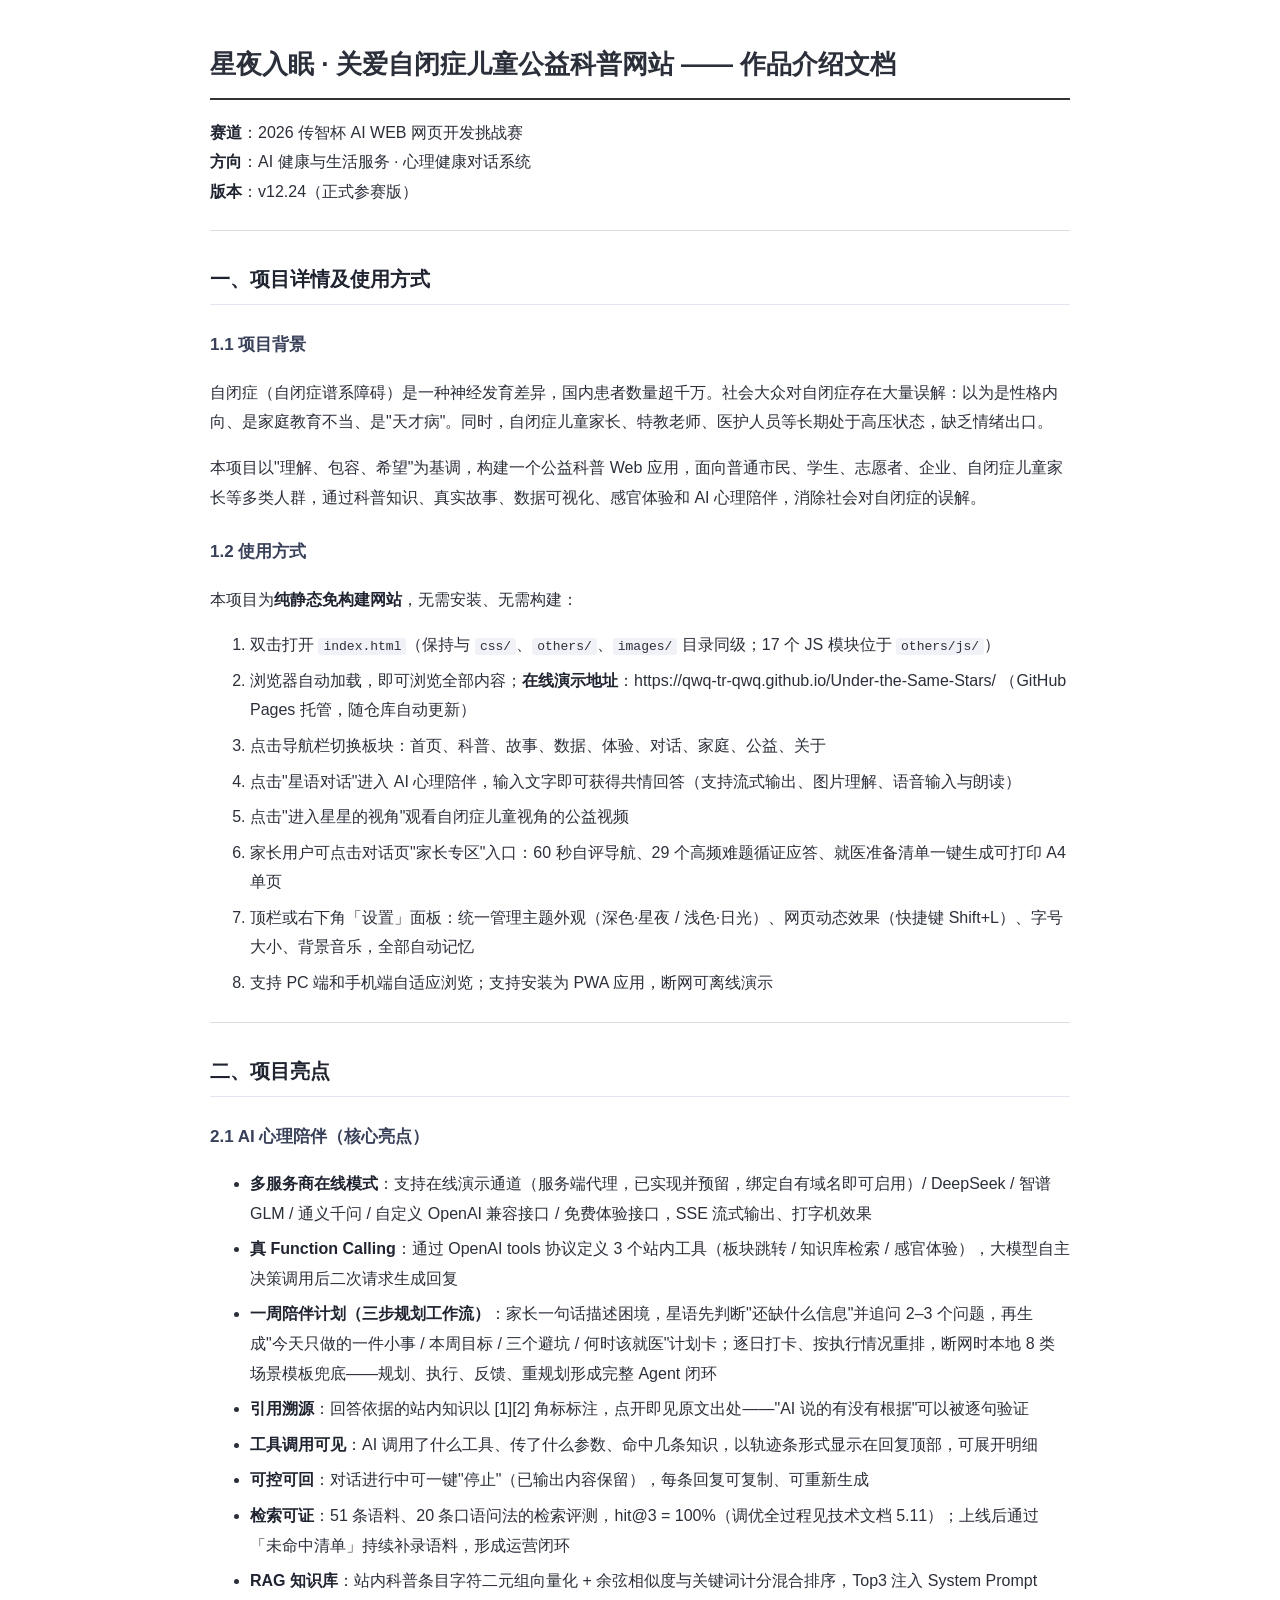
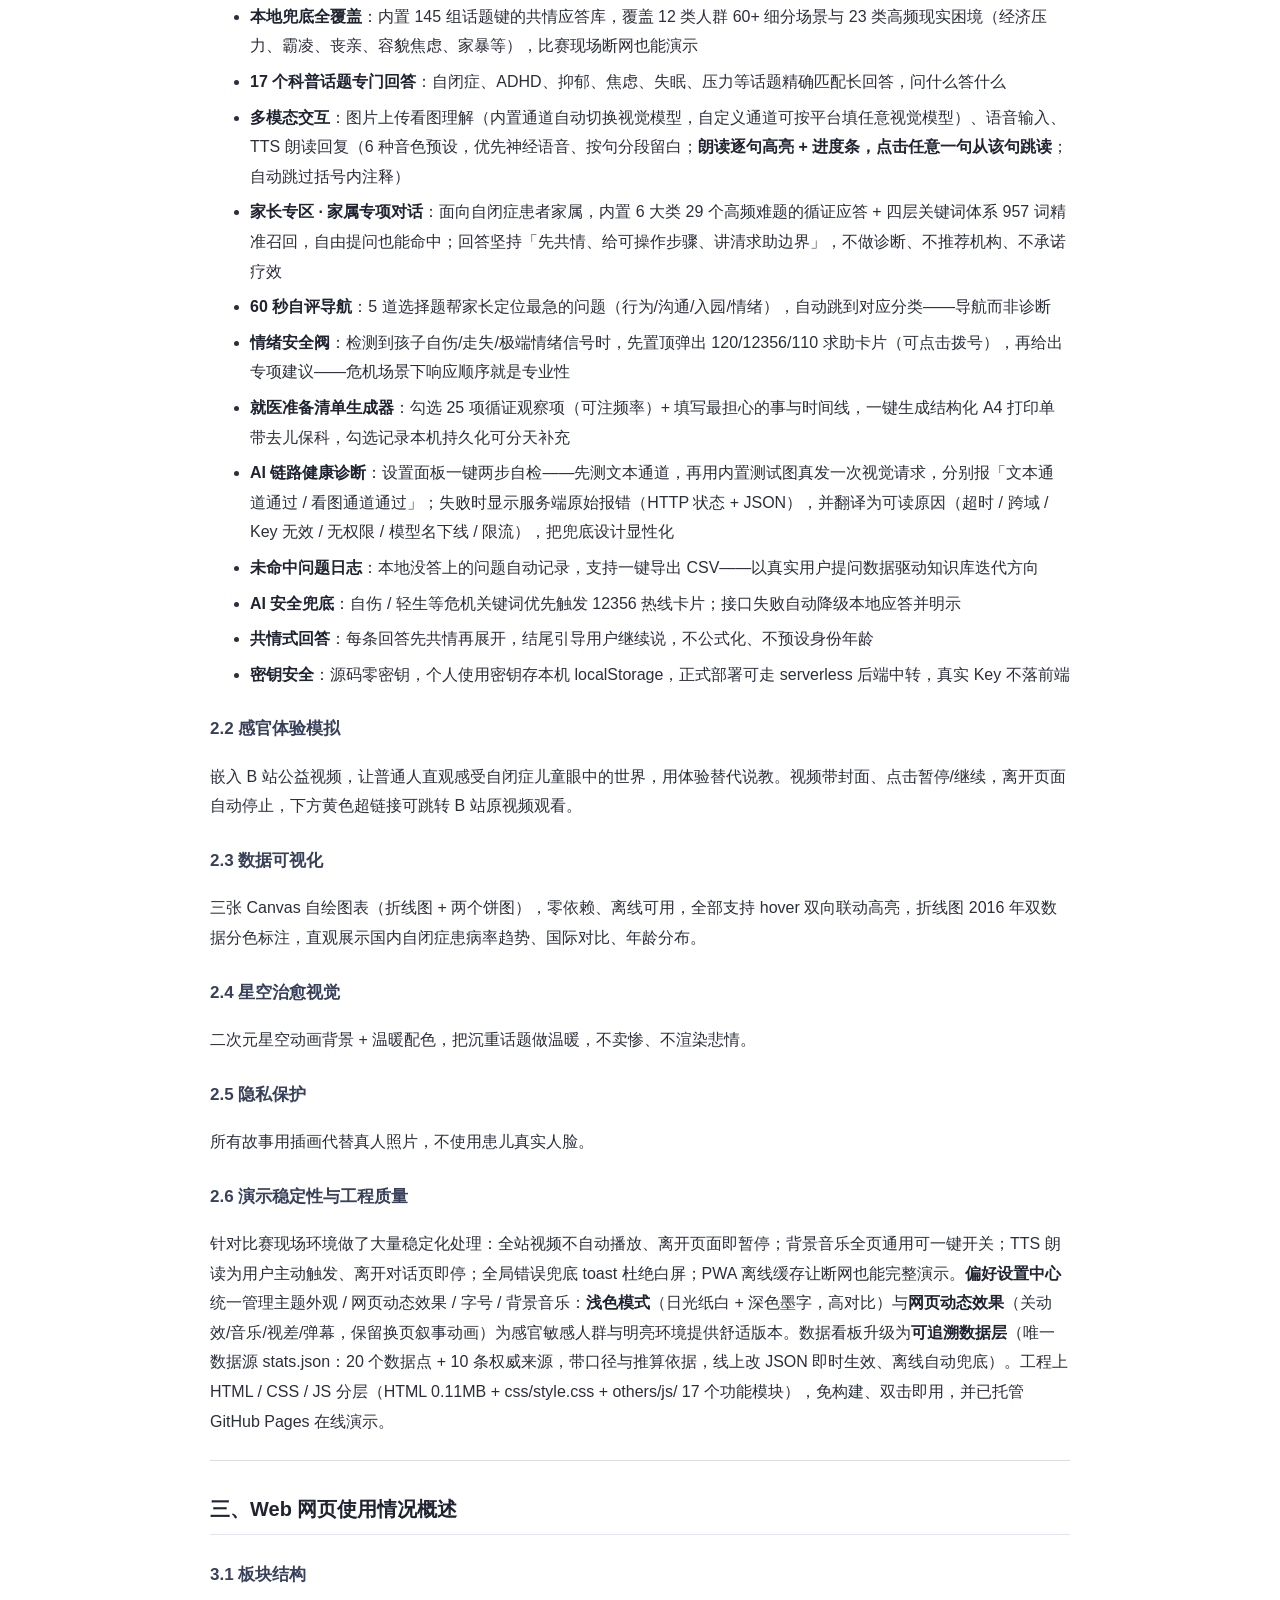
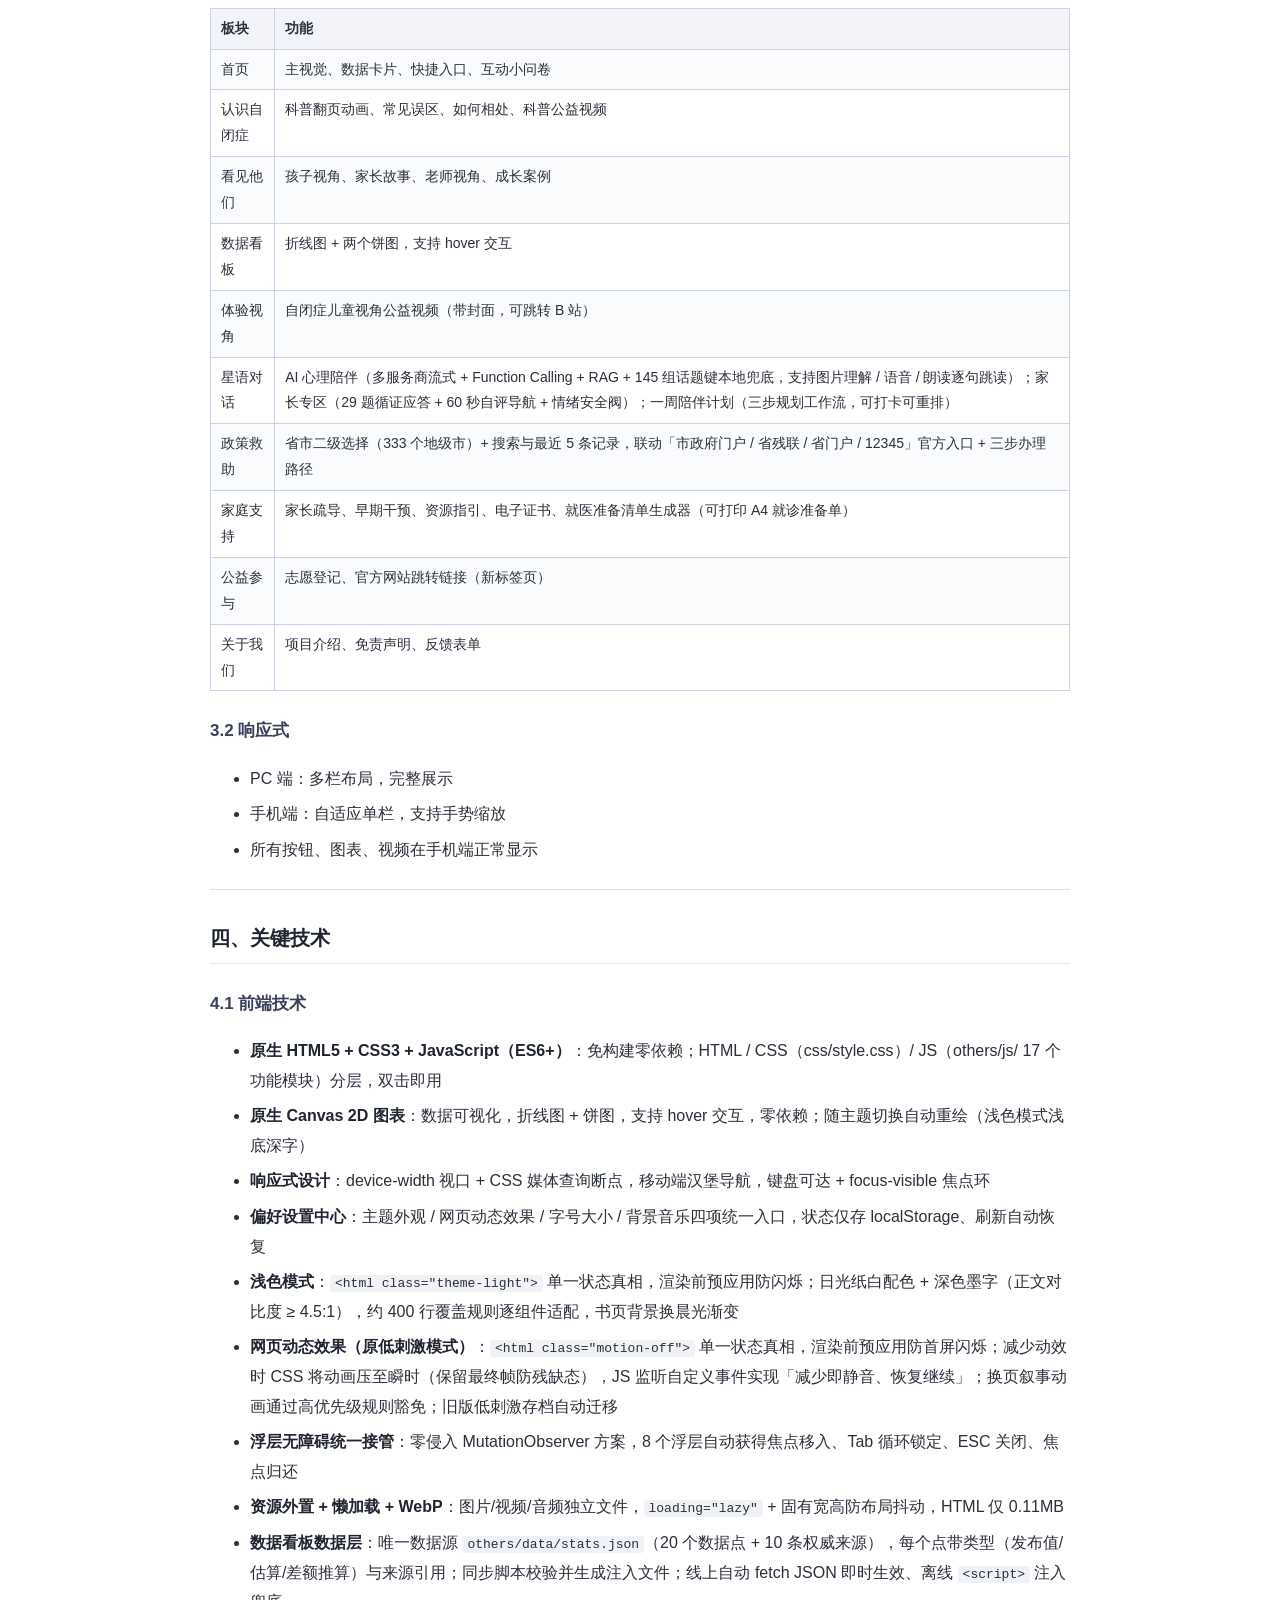
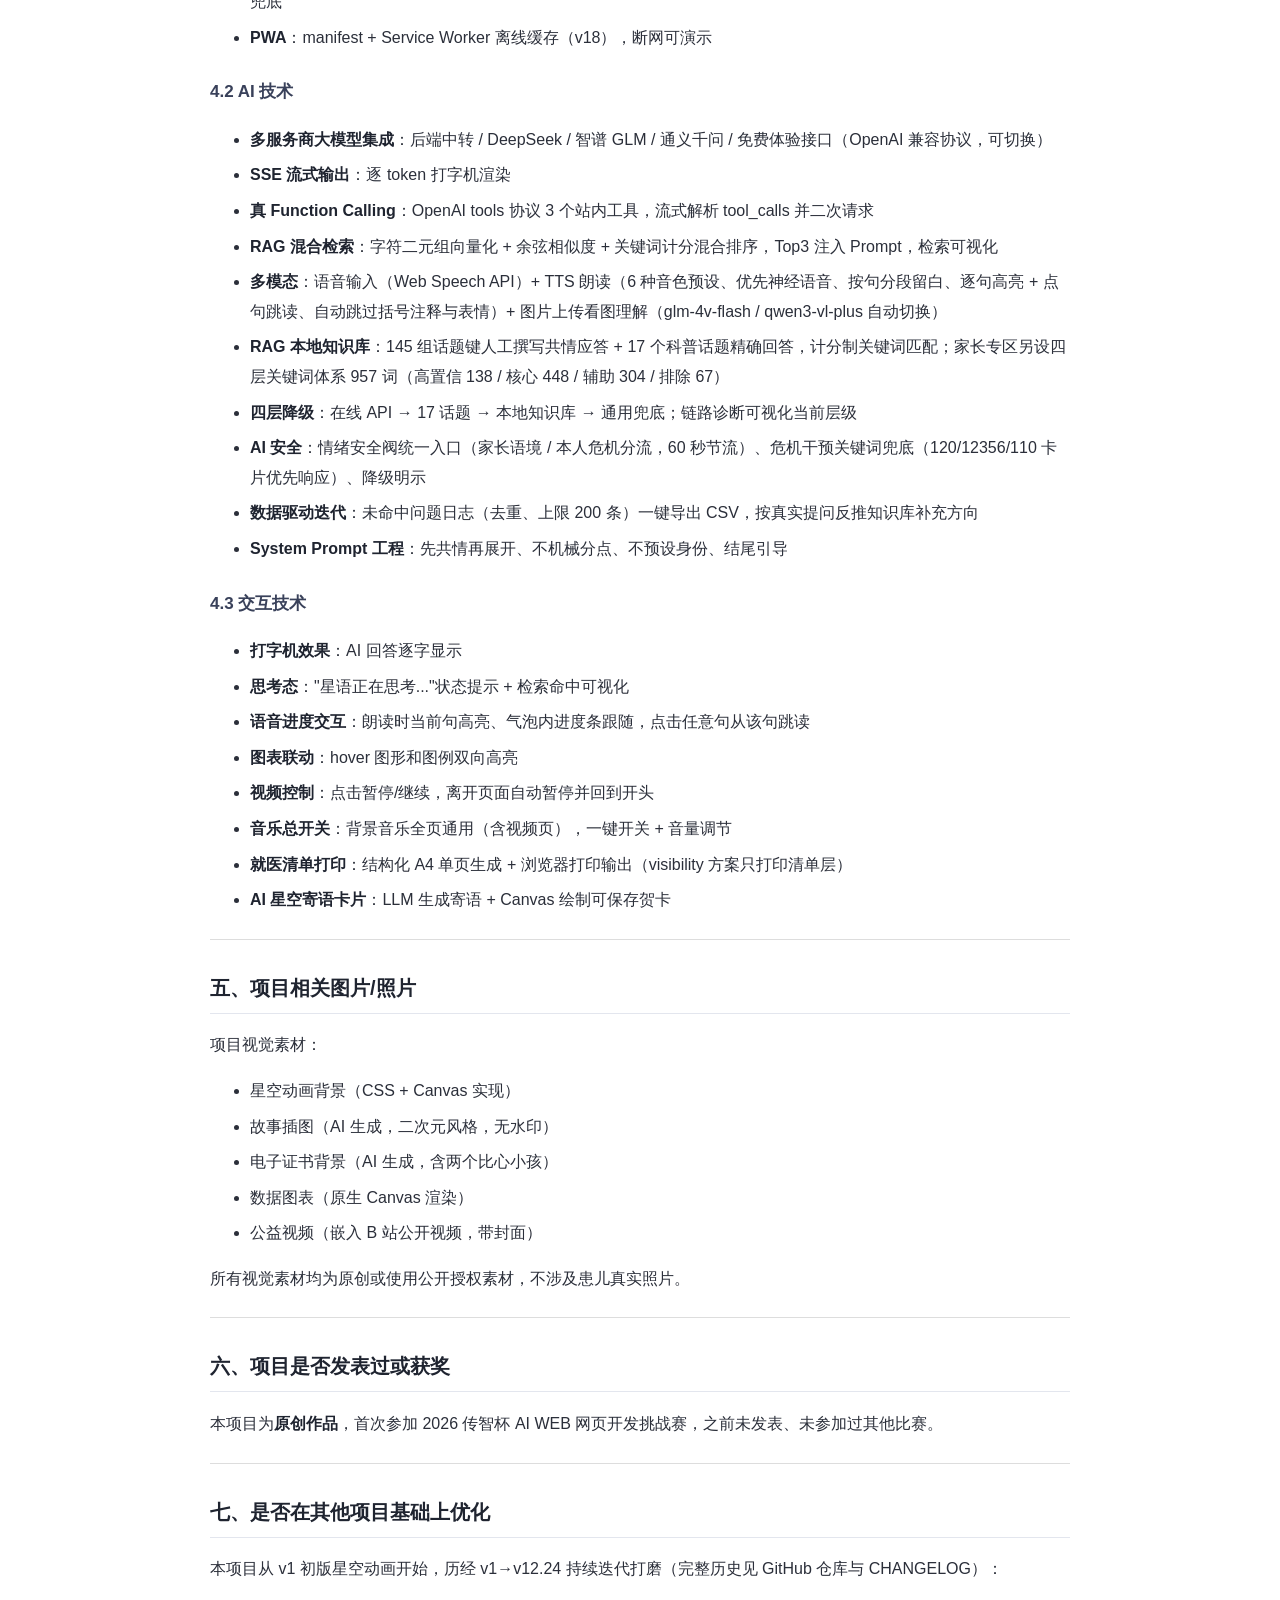
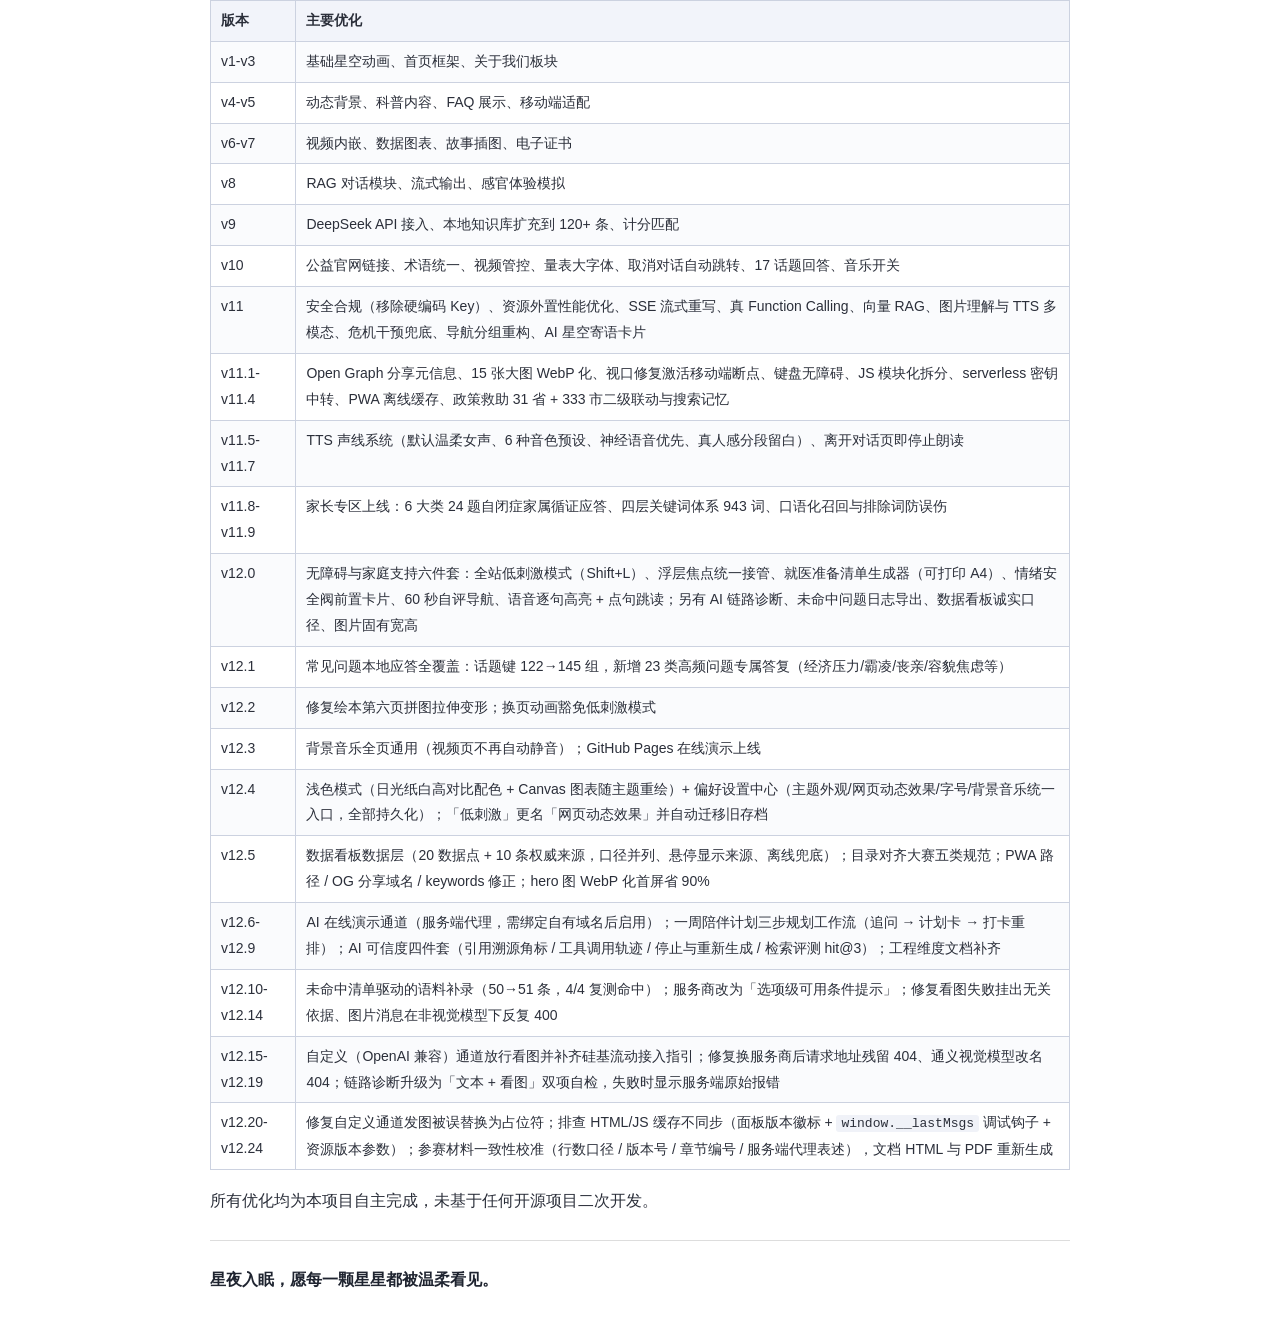
==== html/作品介绍文档.html @ e24be2f9 "docs: v12.24 参赛材料一致性复核（版本号/模块数/开发历程顺序/浮层口径/PWA预缓存/PDF重生成）" ====
<!DOCTYPE html>
<html lang="zh-CN">
<head>
<meta charset="utf-8">
<title>星夜入眠 · 作品介绍文档</title>
<meta name="viewport" content="width=device-width, initial-scale=1">
<style>
body{font-family:'Microsoft YaHei','PingFang SC',sans-serif;max-width:860px;margin:40px auto;line-height:1.85;padding:0 20px;color:#2b2f3a;background:#fff}
h1{font-size:26px;border-bottom:2px solid #333;padding-bottom:10px}
h2{font-size:20px;color:#1f2430;margin-top:30px;border-bottom:1px solid #e3e6ee;padding-bottom:6px}
h3{font-size:17px;color:#39415a;margin-top:24px}
h4{font-size:15px;color:#5a6480}
li{margin:6px 0}
table{border-collapse:collapse;width:100%;margin:14px 0;font-size:14px}
th,td{border:1px solid #ccd2e0;padding:7px 10px;text-align:left;vertical-align:top}
th{background:#f2f4fa}
tr:nth-child(even) td{background:#fafbfd}
hr{border:none;border-top:1px solid #ddd;margin:24px 0}
pre{background:#f5f6fa;padding:15px;border-radius:6px;overflow-x:auto;font-size:13px;line-height:1.6;border:1px solid #e3e6ee}
code{background:#f0f2f8;padding:1px 5px;border-radius:3px;font-size:13px}
pre code{background:none;padding:0}
blockquote{border-left:4px solid #c9d4f2;margin:12px 0;padding:4px 14px;color:#5a6480;background:#f8f9fd}
strong{color:#1f2430}
</style>
</head>
<body>
<h1>星夜入眠 · 关爱自闭症儿童公益科普网站 —— 作品介绍文档</h1>
<p><strong>赛道</strong>：2026 传智杯 AI WEB 网页开发挑战赛<br><strong>方向</strong>：AI 健康与生活服务 · 心理健康对话系统<br><strong>版本</strong>：v12.24（正式参赛版）</p>
<hr>
<h2>一、项目详情及使用方式</h2>
<h3>1.1 项目背景</h3>
<p>自闭症（自闭症谱系障碍）是一种神经发育差异，国内患者数量超千万。社会大众对自闭症存在大量误解：以为是性格内向、是家庭教育不当、是"天才病"。同时，自闭症儿童家长、特教老师、医护人员等长期处于高压状态，缺乏情绪出口。</p>
<p>本项目以"理解、包容、希望"为基调，构建一个公益科普 Web 应用，面向普通市民、学生、志愿者、企业、自闭症儿童家长等多类人群，通过科普知识、真实故事、数据可视化、感官体验和 AI 心理陪伴，消除社会对自闭症的误解。</p>
<h3>1.2 使用方式</h3>
<p>本项目为<strong>纯静态免构建网站</strong>，无需安装、无需构建：</p>
<ol><li>双击打开 <code>index.html</code>（保持与 <code>css/</code>、<code>others/</code>、<code>images/</code> 目录同级；17 个 JS 模块位于 <code>others/js/</code>）</li><li>浏览器自动加载，即可浏览全部内容；<strong>在线演示地址</strong>：https://qwq-tr-qwq.github.io/Under-the-Same-Stars/ （GitHub Pages 托管，随仓库自动更新）</li><li>点击导航栏切换板块：首页、科普、故事、数据、体验、对话、家庭、公益、关于</li><li>点击"星语对话"进入 AI 心理陪伴，输入文字即可获得共情回答（支持流式输出、图片理解、语音输入与朗读）</li><li>点击"进入星星的视角"观看自闭症儿童视角的公益视频</li><li>家长用户可点击对话页"家长专区"入口：60 秒自评导航、29 个高频难题循证应答、就医准备清单一键生成可打印 A4 单页</li><li>顶栏或右下角「设置」面板：统一管理主题外观（深色·星夜 / 浅色·日光）、网页动态效果（快捷键 Shift+L）、字号大小、背景音乐，全部自动记忆</li><li>支持 PC 端和手机端自适应浏览；支持安装为 PWA 应用，断网可离线演示</li></ol>
<hr>
<h2>二、项目亮点</h2>
<h3>2.1 AI 心理陪伴（核心亮点）</h3>
<ul><li><strong>多服务商在线模式</strong>：支持在线演示通道（服务端代理，已实现并预留，绑定自有域名即可启用）/ DeepSeek / 智谱 GLM / 通义千问 / 自定义 OpenAI 兼容接口 / 免费体验接口，SSE 流式输出、打字机效果</li><li><strong>真 Function Calling</strong>：通过 OpenAI tools 协议定义 3 个站内工具（板块跳转 / 知识库检索 / 感官体验），大模型自主决策调用后二次请求生成回复</li><li><strong>一周陪伴计划（三步规划工作流）</strong>：家长一句话描述困境，星语先判断"还缺什么信息"并追问 2–3 个问题，再生成"今天只做的一件小事 / 本周目标 / 三个避坑 / 何时该就医"计划卡；逐日打卡、按执行情况重排，断网时本地 8 类场景模板兜底——规划、执行、反馈、重规划形成完整 Agent 闭环</li><li><strong>引用溯源</strong>：回答依据的站内知识以 [1][2] 角标标注，点开即见原文出处——"AI 说的有没有根据"可以被逐句验证</li><li><strong>工具调用可见</strong>：AI 调用了什么工具、传了什么参数、命中几条知识，以轨迹条形式显示在回复顶部，可展开明细</li><li><strong>可控可回</strong>：对话进行中可一键"停止"（已输出内容保留），每条回复可复制、可重新生成</li><li><strong>检索可证</strong>：51 条语料、20 条口语问法的检索评测，hit@3 = 100%（调优全过程见技术文档 5.11）；上线后通过「未命中清单」持续补录语料，形成运营闭环</li><li><strong>RAG 知识库</strong>：站内科普条目字符二元组向量化 + 余弦相似度与关键词计分混合排序，Top3 注入 System Prompt</li><li><strong>本地兜底全覆盖</strong>：内置 145 组话题键的共情应答库，覆盖 12 类人群 60+ 细分场景与 23 类高频现实困境（经济压力、霸凌、丧亲、容貌焦虑、家暴等），比赛现场断网也能演示</li><li><strong>17 个科普话题专门回答</strong>：自闭症、ADHD、抑郁、焦虑、失眠、压力等话题精确匹配长回答，问什么答什么</li><li><strong>多模态交互</strong>：图片上传看图理解（内置通道自动切换视觉模型，自定义通道可按平台填任意视觉模型）、语音输入、TTS 朗读回复（6 种音色预设，优先神经语音、按句分段留白；<strong>朗读逐句高亮 + 进度条，点击任意一句从该句跳读</strong>；自动跳过括号内注释）</li><li><strong>家长专区 · 家属专项对话</strong>：面向自闭症患者家属，内置 6 大类 29 个高频难题的循证应答 + 四层关键词体系 957 词精准召回，自由提问也能命中；回答坚持「先共情、给可操作步骤、讲清求助边界」，不做诊断、不推荐机构、不承诺疗效</li><li><strong>60 秒自评导航</strong>：5 道选择题帮家长定位最急的问题（行为/沟通/入园/情绪），自动跳到对应分类——导航而非诊断</li><li><strong>情绪安全阀</strong>：检测到孩子自伤/走失/极端情绪信号时，先置顶弹出 120/12356/110 求助卡片（可点击拨号），再给出专项建议——危机场景下响应顺序就是专业性</li><li><strong>就医准备清单生成器</strong>：勾选 25 项循证观察项（可注频率）+ 填写最担心的事与时间线，一键生成结构化 A4 打印单带去儿保科，勾选记录本机持久化可分天补充</li><li><strong>AI 链路健康诊断</strong>：设置面板一键两步自检——先测文本通道，再用内置测试图真发一次视觉请求，分别报「文本通道通过 / 看图通道通过」；失败时显示服务端原始报错（HTTP 状态 + JSON），并翻译为可读原因（超时 / 跨域 / Key 无效 / 无权限 / 模型名下线 / 限流），把兜底设计显性化</li><li><strong>未命中问题日志</strong>：本地没答上的问题自动记录，支持一键导出 CSV——以真实用户提问数据驱动知识库迭代方向</li><li><strong>AI 安全兜底</strong>：自伤 / 轻生等危机关键词优先触发 12356 热线卡片；接口失败自动降级本地应答并明示</li><li><strong>共情式回答</strong>：每条回答先共情再展开，结尾引导用户继续说，不公式化、不预设身份年龄</li><li><strong>密钥安全</strong>：源码零密钥，个人使用密钥存本机 localStorage，正式部署可走 serverless 后端中转，真实 Key 不落前端</li></ul>
<h3>2.2 感官体验模拟</h3>
<p>嵌入 B 站公益视频，让普通人直观感受自闭症儿童眼中的世界，用体验替代说教。视频带封面、点击暂停/继续，离开页面自动停止，下方黄色超链接可跳转 B 站原视频观看。</p>
<h3>2.3 数据可视化</h3>
<p>三张 Canvas 自绘图表（折线图 + 两个饼图），零依赖、离线可用，全部支持 hover 双向联动高亮，折线图 2016 年双数据分色标注，直观展示国内自闭症患病率趋势、国际对比、年龄分布。</p>
<h3>2.4 星空治愈视觉</h3>
<p>二次元星空动画背景 + 温暖配色，把沉重话题做温暖，不卖惨、不渲染悲情。</p>
<h3>2.5 隐私保护</h3>
<p>所有故事用插画代替真人照片，不使用患儿真实人脸。</p>
<h3>2.6 演示稳定性与工程质量</h3>
<p>针对比赛现场环境做了大量稳定化处理：全站视频不自动播放、离开页面即暂停；背景音乐全页通用可一键开关；TTS 朗读为用户主动触发、离开对话页即停；全局错误兜底 toast 杜绝白屏；PWA 离线缓存让断网也能完整演示。<strong>偏好设置中心</strong>统一管理主题外观 / 网页动态效果 / 字号 / 背景音乐：<strong>浅色模式</strong>（日光纸白 + 深色墨字，高对比）与<strong>网页动态效果</strong>（关动效/音乐/视差/弹幕，保留换页叙事动画）为感官敏感人群与明亮环境提供舒适版本。数据看板升级为<strong>可追溯数据层</strong>（唯一数据源 stats.json：20 个数据点 + 10 条权威来源，带口径与推算依据，线上改 JSON 即时生效、离线自动兜底）。工程上 HTML / CSS / JS 分层（HTML 0.11MB + css/style.css + others/js/ 17 个功能模块），免构建、双击即用，并已托管 GitHub Pages 在线演示。</p>
<hr>
<h2>三、Web 网页使用情况概述</h2>
<h3>3.1 板块结构</h3>
<table>
<tr><th>板块</th><th>功能</th></tr>
<tr><td>首页</td><td>主视觉、数据卡片、快捷入口、互动小问卷</td></tr>
<tr><td>认识自闭症</td><td>科普翻页动画、常见误区、如何相处、科普公益视频</td></tr>
<tr><td>看见他们</td><td>孩子视角、家长故事、老师视角、成长案例</td></tr>
<tr><td>数据看板</td><td>折线图 + 两个饼图，支持 hover 交互</td></tr>
<tr><td>体验视角</td><td>自闭症儿童视角公益视频（带封面，可跳转 B 站）</td></tr>
<tr><td>星语对话</td><td>AI 心理陪伴（多服务商流式 + Function Calling + RAG + 145 组话题键本地兜底，支持图片理解 / 语音 / 朗读逐句跳读）；家长专区（29 题循证应答 + 60 秒自评导航 + 情绪安全阀）；一周陪伴计划（三步规划工作流，可打卡可重排）</td></tr>
<tr><td>政策救助</td><td>省市二级选择（333 个地级市）+ 搜索与最近 5 条记录，联动「市政府门户 / 省残联 / 省门户 / 12345」官方入口 + 三步办理路径</td></tr>
<tr><td>家庭支持</td><td>家长疏导、早期干预、资源指引、电子证书、就医准备清单生成器（可打印 A4 就诊准备单）</td></tr>
<tr><td>公益参与</td><td>志愿登记、官方网站跳转链接（新标签页）</td></tr>
<tr><td>关于我们</td><td>项目介绍、免责声明、反馈表单</td></tr>
</table>
<h3>3.2 响应式</h3>
<ul><li>PC 端：多栏布局，完整展示</li><li>手机端：自适应单栏，支持手势缩放</li><li>所有按钮、图表、视频在手机端正常显示</li></ul>
<hr>
<h2>四、关键技术</h2>
<h3>4.1 前端技术</h3>
<ul><li><strong>原生 HTML5 + CSS3 + JavaScript（ES6+）</strong>：免构建零依赖；HTML / CSS（css/style.css）/ JS（others/js/ 17 个功能模块）分层，双击即用</li><li><strong>原生 Canvas 2D 图表</strong>：数据可视化，折线图 + 饼图，支持 hover 交互，零依赖；随主题切换自动重绘（浅色模式浅底深字）</li><li><strong>响应式设计</strong>：device-width 视口 + CSS 媒体查询断点，移动端汉堡导航，键盘可达 + focus-visible 焦点环</li><li><strong>偏好设置中心</strong>：主题外观 / 网页动态效果 / 字号大小 / 背景音乐四项统一入口，状态仅存 localStorage、刷新自动恢复</li><li><strong>浅色模式</strong>：<code>&lt;html class="theme-light"&gt;</code> 单一状态真相，渲染前预应用防闪烁；日光纸白配色 + 深色墨字（正文对比度 ≥ 4.5:1），约 400 行覆盖规则逐组件适配，书页背景换晨光渐变</li><li><strong>网页动态效果（原低刺激模式）</strong>：<code>&lt;html class="motion-off"&gt;</code> 单一状态真相，渲染前预应用防首屏闪烁；减少动效时 CSS 将动画压至瞬时（保留最终帧防残缺态），JS 监听自定义事件实现「减少即静音、恢复继续」；换页叙事动画通过高优先级规则豁免；旧版低刺激存档自动迁移</li><li><strong>浮层无障碍统一接管</strong>：零侵入 MutationObserver 方案，8 个浮层自动获得焦点移入、Tab 循环锁定、ESC 关闭、焦点归还</li><li><strong>资源外置 + 懒加载 + WebP</strong>：图片/视频/音频独立文件，<code>loading="lazy"</code> + 固有宽高防布局抖动，HTML 仅 0.11MB</li><li><strong>数据看板数据层</strong>：唯一数据源 <code>others/data/stats.json</code>（20 个数据点 + 10 条权威来源），每个点带类型（发布值/估算/差额推算）与来源引用；同步脚本校验并生成注入文件；线上自动 fetch JSON 即时生效、离线 <code>&lt;script&gt;</code> 注入兜底</li><li><strong>PWA</strong>：manifest + Service Worker 离线缓存（v18），断网可演示</li></ul>
<h3>4.2 AI 技术</h3>
<ul><li><strong>多服务商大模型集成</strong>：后端中转 / DeepSeek / 智谱 GLM / 通义千问 / 免费体验接口（OpenAI 兼容协议，可切换）</li><li><strong>SSE 流式输出</strong>：逐 token 打字机渲染</li><li><strong>真 Function Calling</strong>：OpenAI tools 协议 3 个站内工具，流式解析 tool_calls 并二次请求</li><li><strong>RAG 混合检索</strong>：字符二元组向量化 + 余弦相似度 + 关键词计分混合排序，Top3 注入 Prompt，检索可视化</li><li><strong>多模态</strong>：语音输入（Web Speech API）+ TTS 朗读（6 种音色预设、优先神经语音、按句分段留白、逐句高亮 + 点句跳读、自动跳过括号注释与表情）+ 图片上传看图理解（glm-4v-flash / qwen3-vl-plus 自动切换）</li><li><strong>RAG 本地知识库</strong>：145 组话题键人工撰写共情应答 + 17 个科普话题精确回答，计分制关键词匹配；家长专区另设四层关键词体系 957 词（高置信 138 / 核心 448 / 辅助 304 / 排除 67）</li><li><strong>四层降级</strong>：在线 API → 17 话题 → 本地知识库 → 通用兜底；链路诊断可视化当前层级</li><li><strong>AI 安全</strong>：情绪安全阀统一入口（家长语境 / 本人危机分流，60 秒节流）、危机干预关键词兜底（120/12356/110 卡片优先响应）、降级明示</li><li><strong>数据驱动迭代</strong>：未命中问题日志（去重、上限 200 条）一键导出 CSV，按真实提问反推知识库补充方向</li><li><strong>System Prompt 工程</strong>：先共情再展开、不机械分点、不预设身份、结尾引导</li></ul>
<h3>4.3 交互技术</h3>
<ul><li><strong>打字机效果</strong>：AI 回答逐字显示</li><li><strong>思考态</strong>："星语正在思考..."状态提示 + 检索命中可视化</li><li><strong>语音进度交互</strong>：朗读时当前句高亮、气泡内进度条跟随，点击任意句从该句跳读</li><li><strong>图表联动</strong>：hover 图形和图例双向高亮</li><li><strong>视频控制</strong>：点击暂停/继续，离开页面自动暂停并回到开头</li><li><strong>音乐总开关</strong>：背景音乐全页通用（含视频页），一键开关 + 音量调节</li><li><strong>就医清单打印</strong>：结构化 A4 单页生成 + 浏览器打印输出（visibility 方案只打印清单层）</li><li><strong>AI 星空寄语卡片</strong>：LLM 生成寄语 + Canvas 绘制可保存贺卡</li></ul>
<hr>
<h2>五、项目相关图片/照片</h2>
<p>项目视觉素材：</p>
<ul><li>星空动画背景（CSS + Canvas 实现）</li><li>故事插图（AI 生成，二次元风格，无水印）</li><li>电子证书背景（AI 生成，含两个比心小孩）</li><li>数据图表（原生 Canvas 渲染）</li><li>公益视频（嵌入 B 站公开视频，带封面）</li></ul>
<p>所有视觉素材均为原创或使用公开授权素材，不涉及患儿真实照片。</p>
<hr>
<h2>六、项目是否发表过或获奖</h2>
<p>本项目为<strong>原创作品</strong>，首次参加 2026 传智杯 AI WEB 网页开发挑战赛，之前未发表、未参加过其他比赛。</p>
<hr>
<h2>七、是否在其他项目基础上优化</h2>
<p>本项目从 v1 初版星空动画开始，历经 v1→v12.24 持续迭代打磨（完整历史见 GitHub 仓库与 CHANGELOG）：</p>
<table>
<tr><th>版本</th><th>主要优化</th></tr>
<tr><td>v1-v3</td><td>基础星空动画、首页框架、关于我们板块</td></tr>
<tr><td>v4-v5</td><td>动态背景、科普内容、FAQ 展示、移动端适配</td></tr>
<tr><td>v6-v7</td><td>视频内嵌、数据图表、故事插图、电子证书</td></tr>
<tr><td>v8</td><td>RAG 对话模块、流式输出、感官体验模拟</td></tr>
<tr><td>v9</td><td>DeepSeek API 接入、本地知识库扩充到 120+ 条、计分匹配</td></tr>
<tr><td>v10</td><td>公益官网链接、术语统一、视频管控、量表大字体、取消对话自动跳转、17 话题回答、音乐开关</td></tr>
<tr><td>v11</td><td>安全合规（移除硬编码 Key）、资源外置性能优化、SSE 流式重写、真 Function Calling、向量 RAG、图片理解与 TTS 多模态、危机干预兜底、导航分组重构、AI 星空寄语卡片</td></tr>
<tr><td>v11.1-v11.4</td><td>Open Graph 分享元信息、15 张大图 WebP 化、视口修复激活移动端断点、键盘无障碍、JS 模块化拆分、serverless 密钥中转、PWA 离线缓存、政策救助 31 省 + 333 市二级联动与搜索记忆</td></tr>
<tr><td>v11.5-v11.7</td><td>TTS 声线系统（默认温柔女声、6 种音色预设、神经语音优先、真人感分段留白）、离开对话页即停止朗读</td></tr>
<tr><td>v11.8-v11.9</td><td>家长专区上线：6 大类 24 题自闭症家属循证应答、四层关键词体系 943 词、口语化召回与排除词防误伤</td></tr>
<tr><td>v12.0</td><td>无障碍与家庭支持六件套：全站低刺激模式（Shift+L）、浮层焦点统一接管、就医准备清单生成器（可打印 A4）、情绪安全阀前置卡片、60 秒自评导航、语音逐句高亮 + 点句跳读；另有 AI 链路诊断、未命中问题日志导出、数据看板诚实口径、图片固有宽高</td></tr>
<tr><td>v12.1</td><td>常见问题本地应答全覆盖：话题键 122→145 组，新增 23 类高频问题专属答复（经济压力/霸凌/丧亲/容貌焦虑等）</td></tr>
<tr><td>v12.2</td><td>修复绘本第六页拼图拉伸变形；换页动画豁免低刺激模式</td></tr>
<tr><td>v12.3</td><td>背景音乐全页通用（视频页不再自动静音）；GitHub Pages 在线演示上线</td></tr>
<tr><td>v12.4</td><td>浅色模式（日光纸白高对比配色 + Canvas 图表随主题重绘）+ 偏好设置中心（主题外观/网页动态效果/字号/背景音乐统一入口，全部持久化）；「低刺激」更名「网页动态效果」并自动迁移旧存档</td></tr>
<tr><td>v12.5</td><td>数据看板数据层（20 数据点 + 10 条权威来源，口径并列、悬停显示来源、离线兜底）；目录对齐大赛五类规范；PWA 路径 / OG 分享域名 / keywords 修正；hero 图 WebP 化首屏省 90%</td></tr>
<tr><td>v12.6-v12.9</td><td>AI 在线演示通道（服务端代理，需绑定自有域名后启用）；一周陪伴计划三步规划工作流（追问 → 计划卡 → 打卡重排）；AI 可信度四件套（引用溯源角标 / 工具调用轨迹 / 停止与重新生成 / 检索评测 hit@3）；工程维度文档补齐</td></tr>
<tr><td>v12.10-v12.14</td><td>未命中清单驱动的语料补录（50→51 条，4/4 复测命中）；服务商改为「选项级可用条件提示」；修复看图失败挂出无关依据、图片消息在非视觉模型下反复 400</td></tr>
<tr><td>v12.15-v12.19</td><td>自定义（OpenAI 兼容）通道放行看图并补齐硅基流动接入指引；修复换服务商后请求地址残留 404、通义视觉模型改名 404；链路诊断升级为「文本 + 看图」双项自检，失败时显示服务端原始报错</td></tr>
<tr><td>v12.20-v12.24</td><td>修复自定义通道发图被误替换为占位符；排查 HTML/JS 缓存不同步（面板版本徽标 + <code>window.__lastMsgs</code> 调试钩子 + 资源版本参数）；参赛材料一致性校准（行数口径 / 版本号 / 章节编号 / 服务端代理表述），文档 HTML 与 PDF 重新生成</td></tr>
</table>
<p>所有优化均为本项目自主完成，未基于任何开源项目二次开发。</p>
<hr>
<p><strong>星夜入眠，愿每一颗星星都被温柔看见。</strong></p>
</body>
</html>
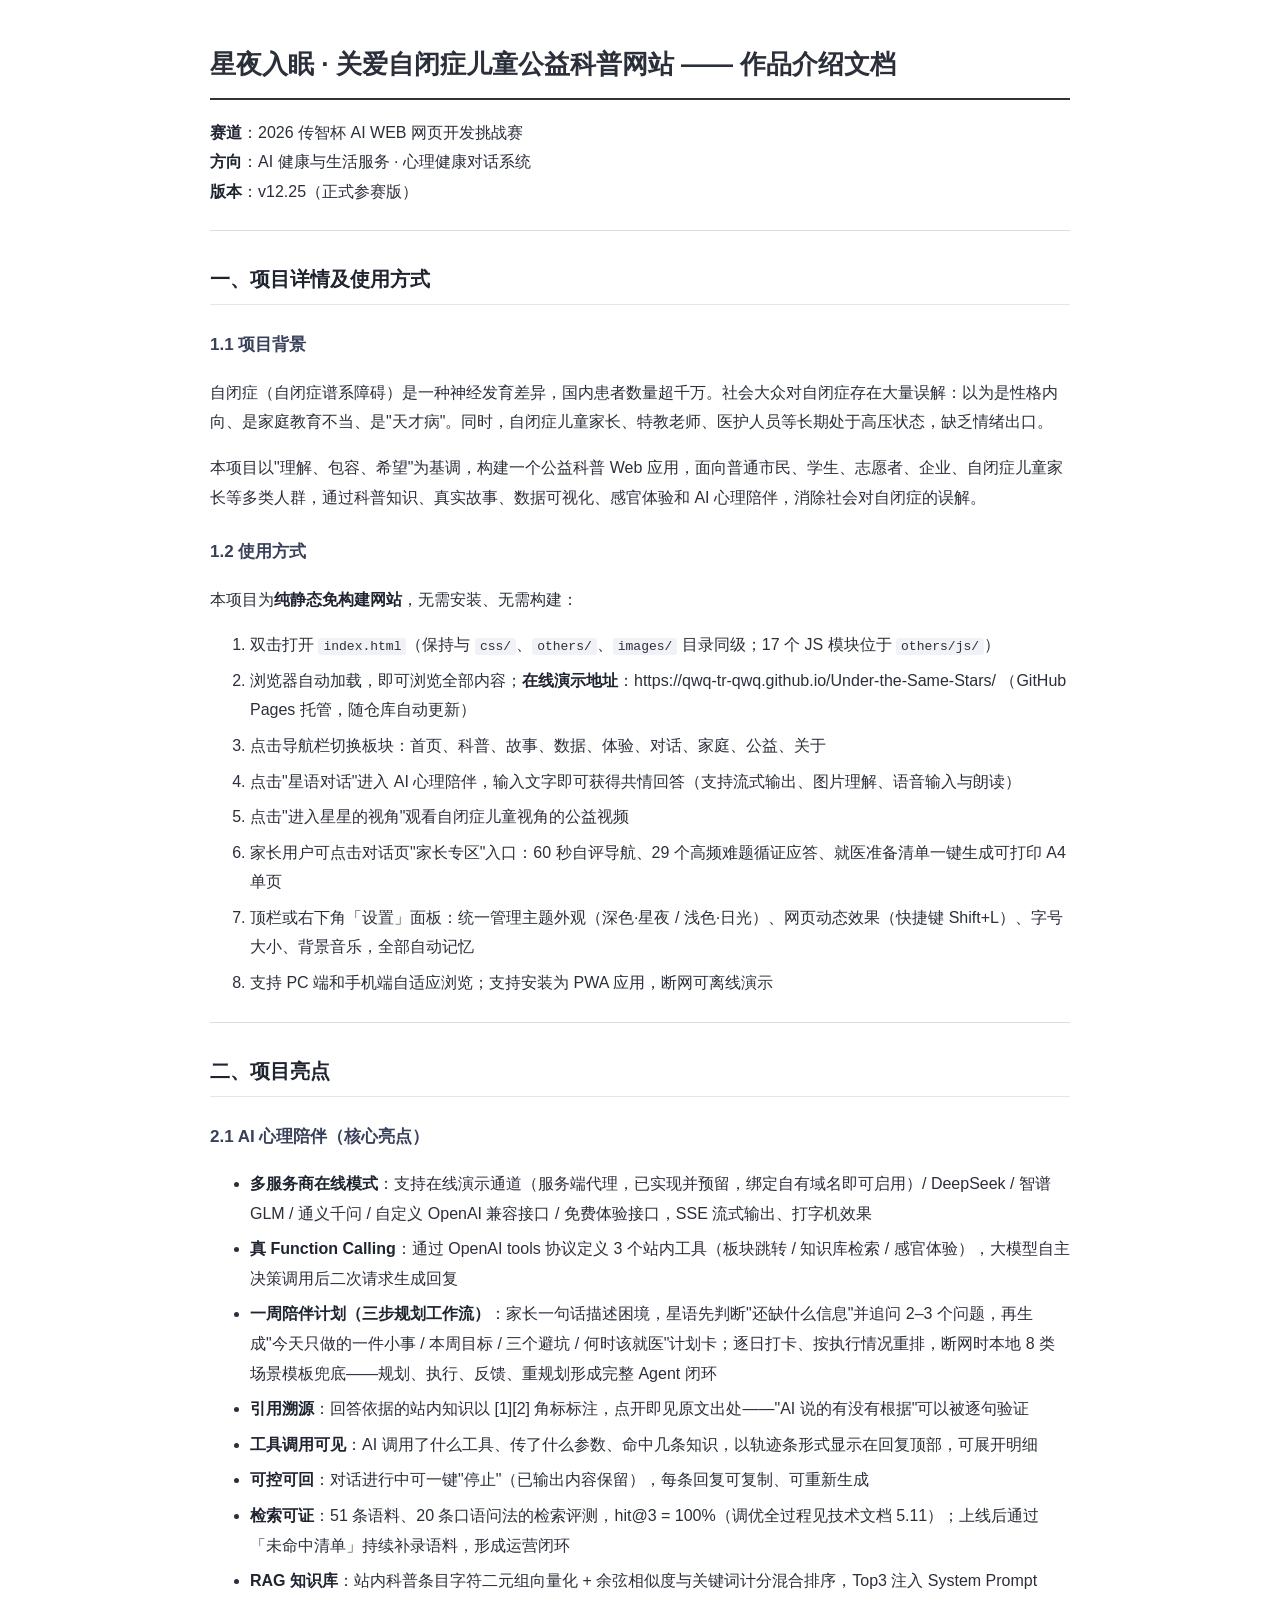
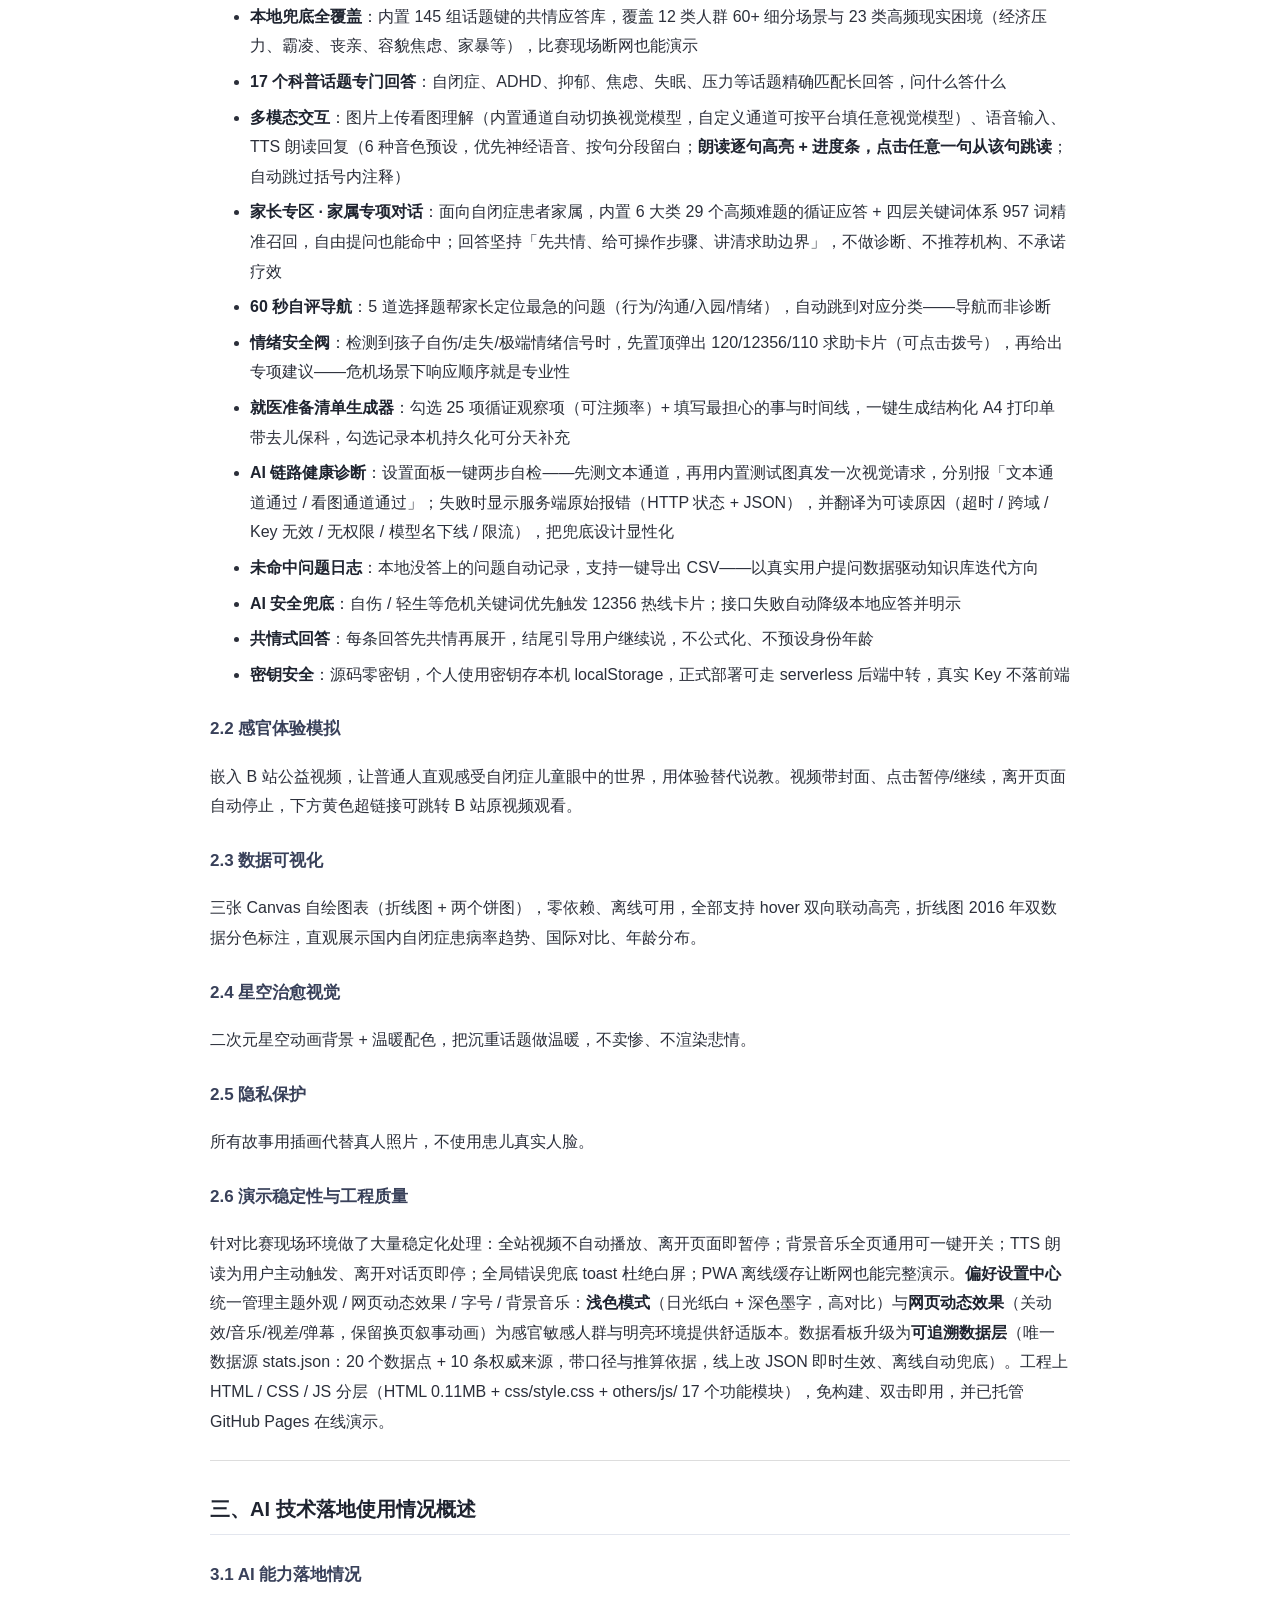
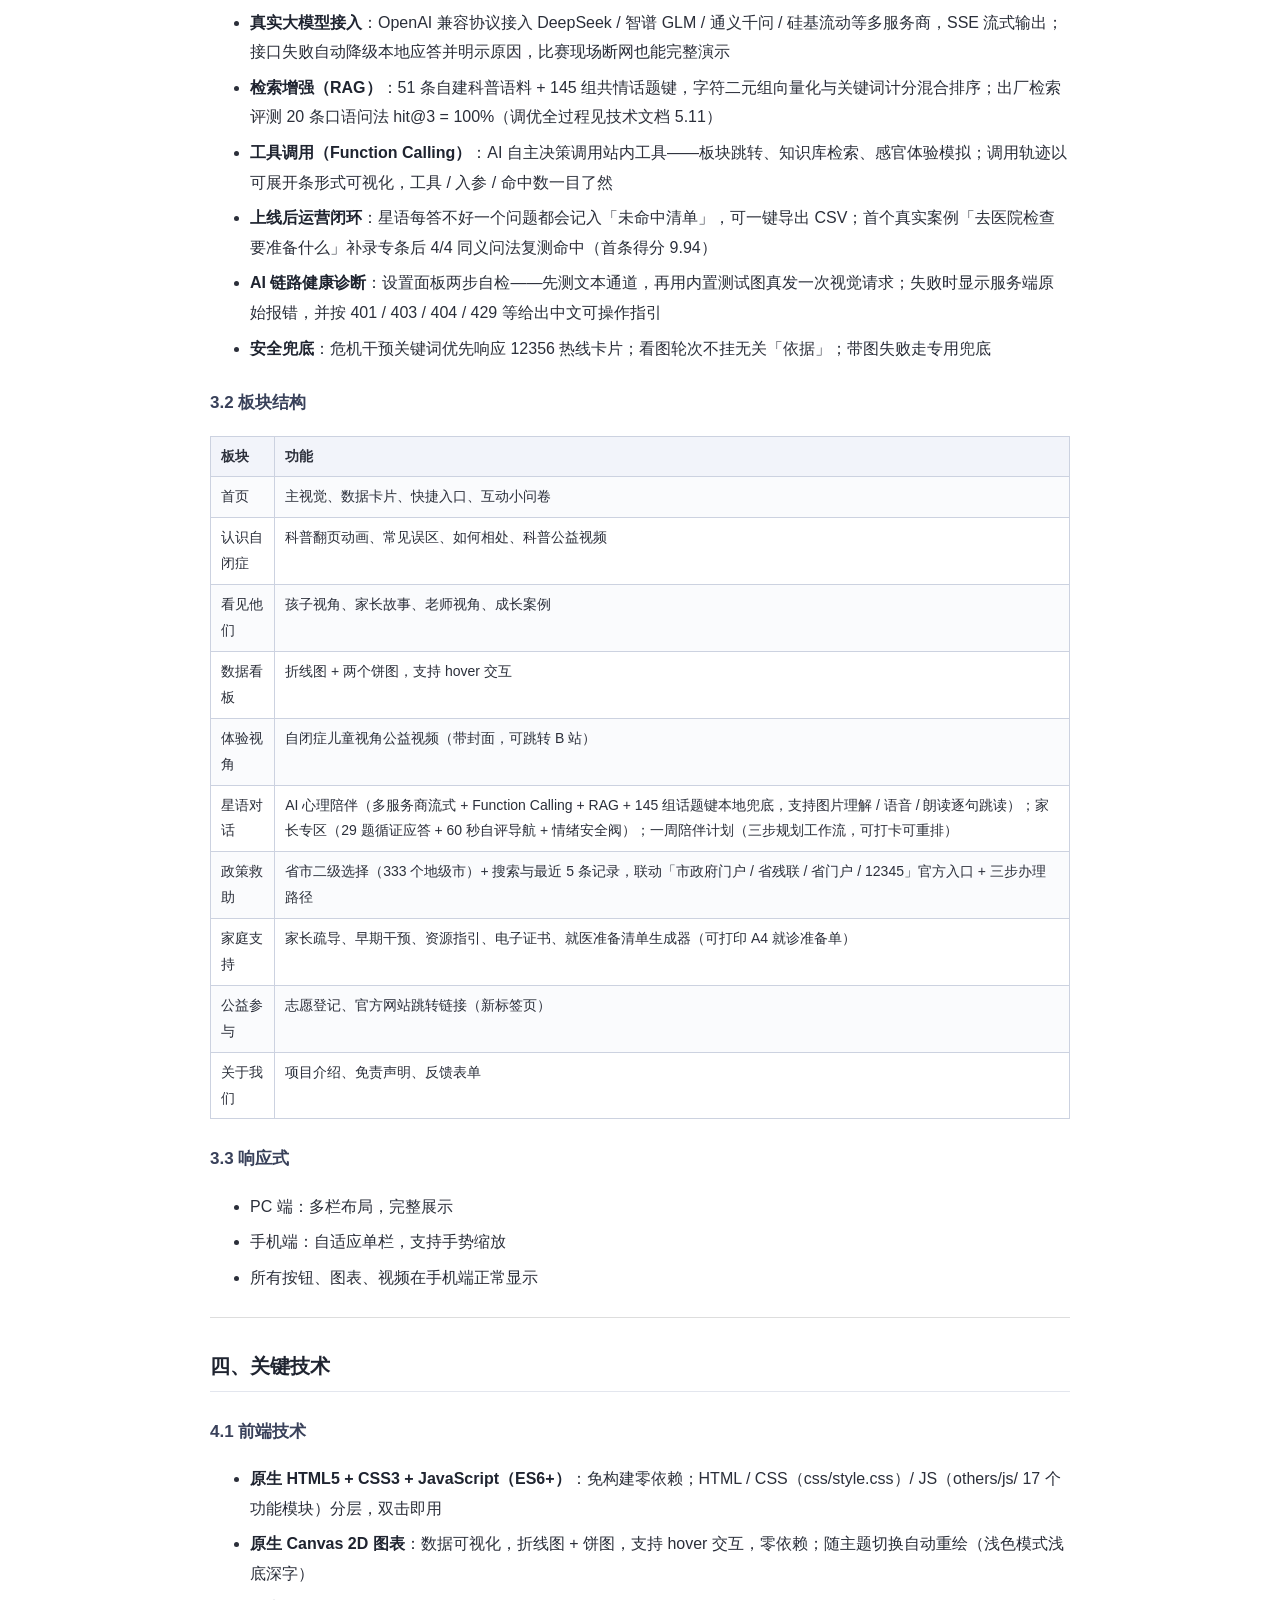
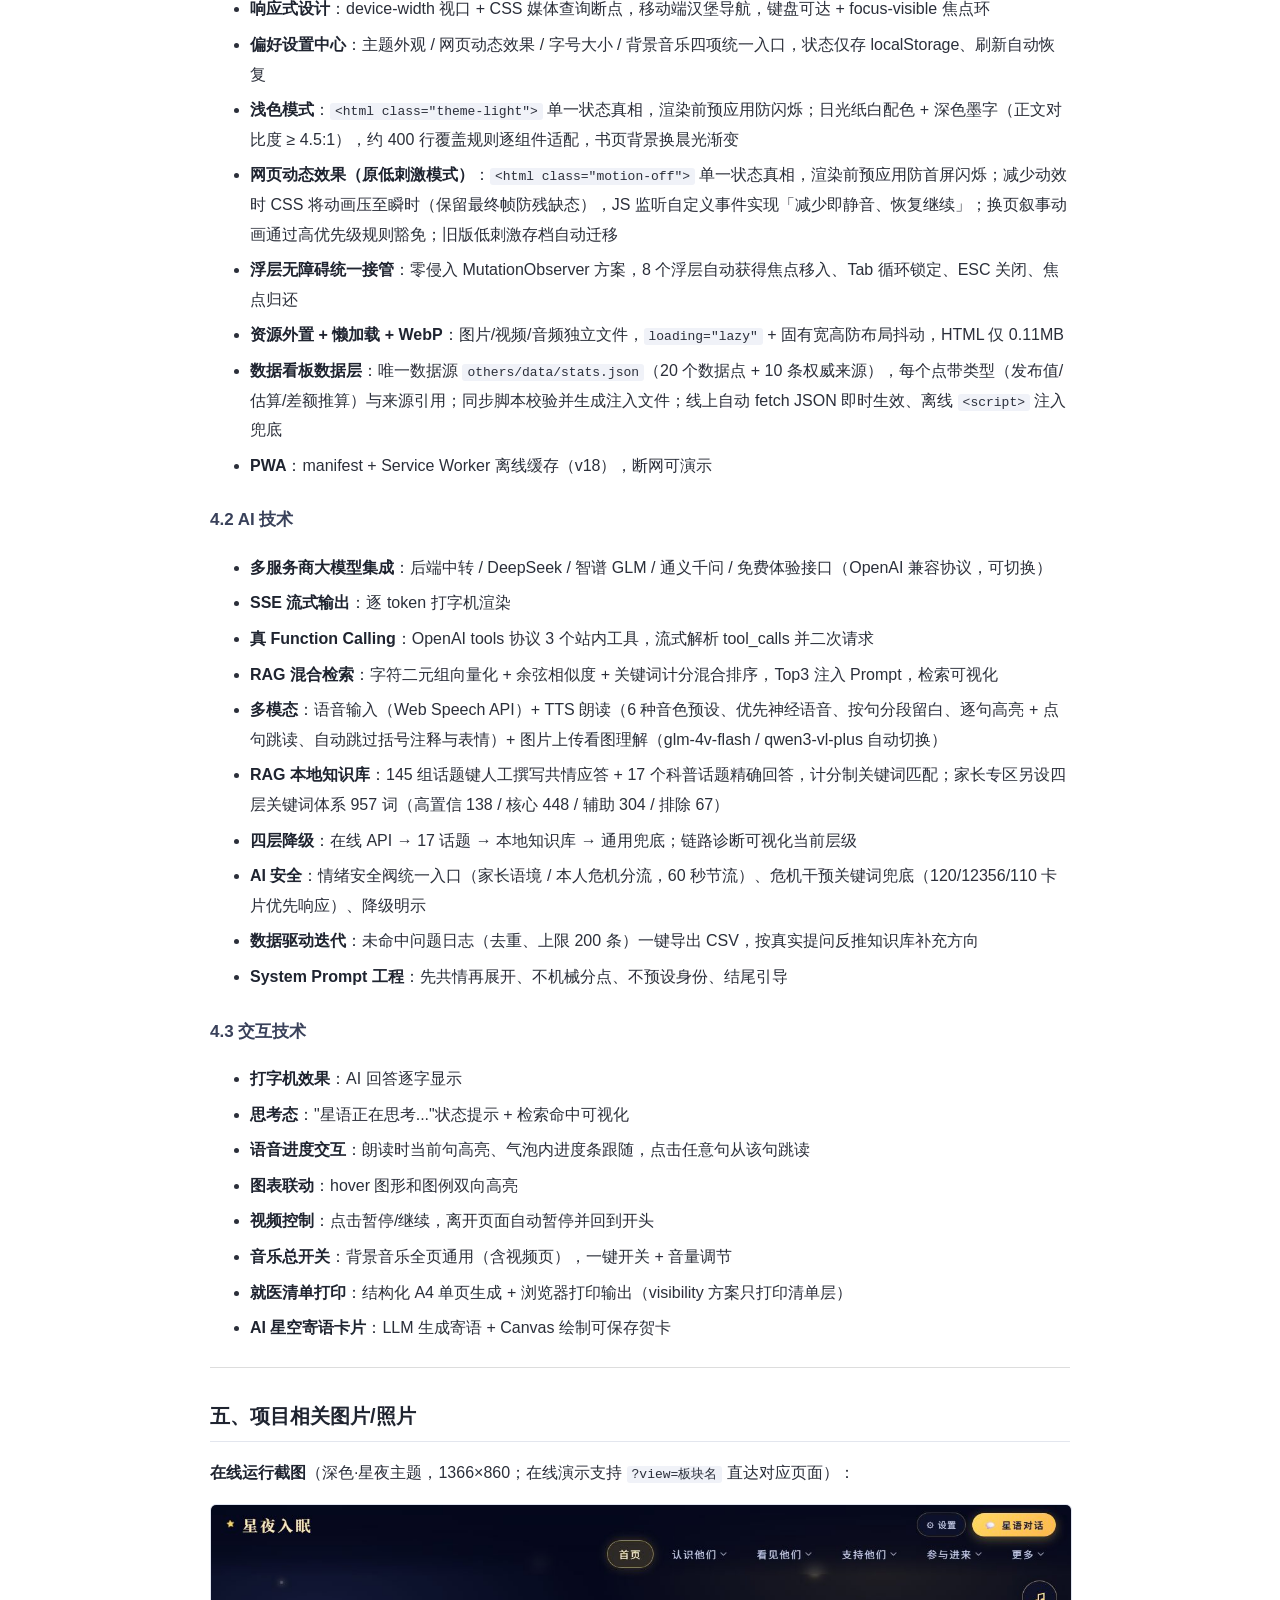
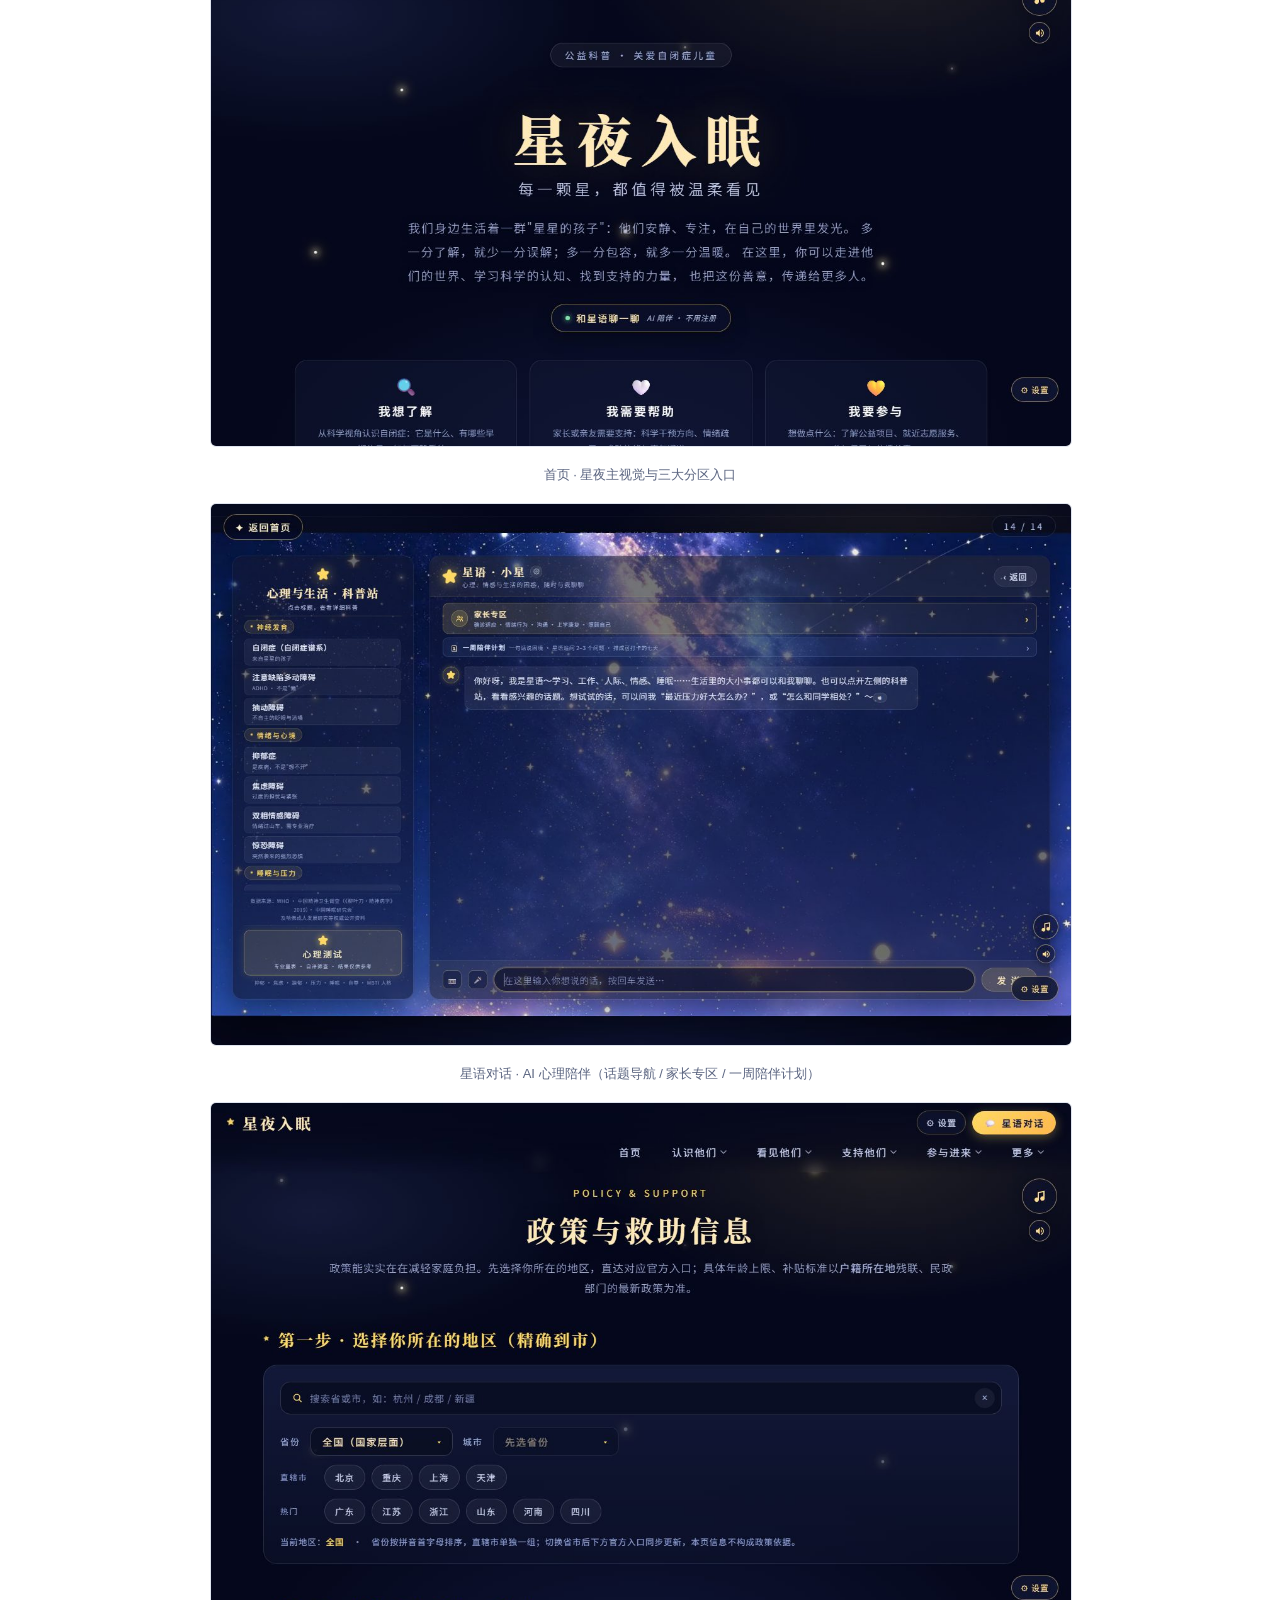
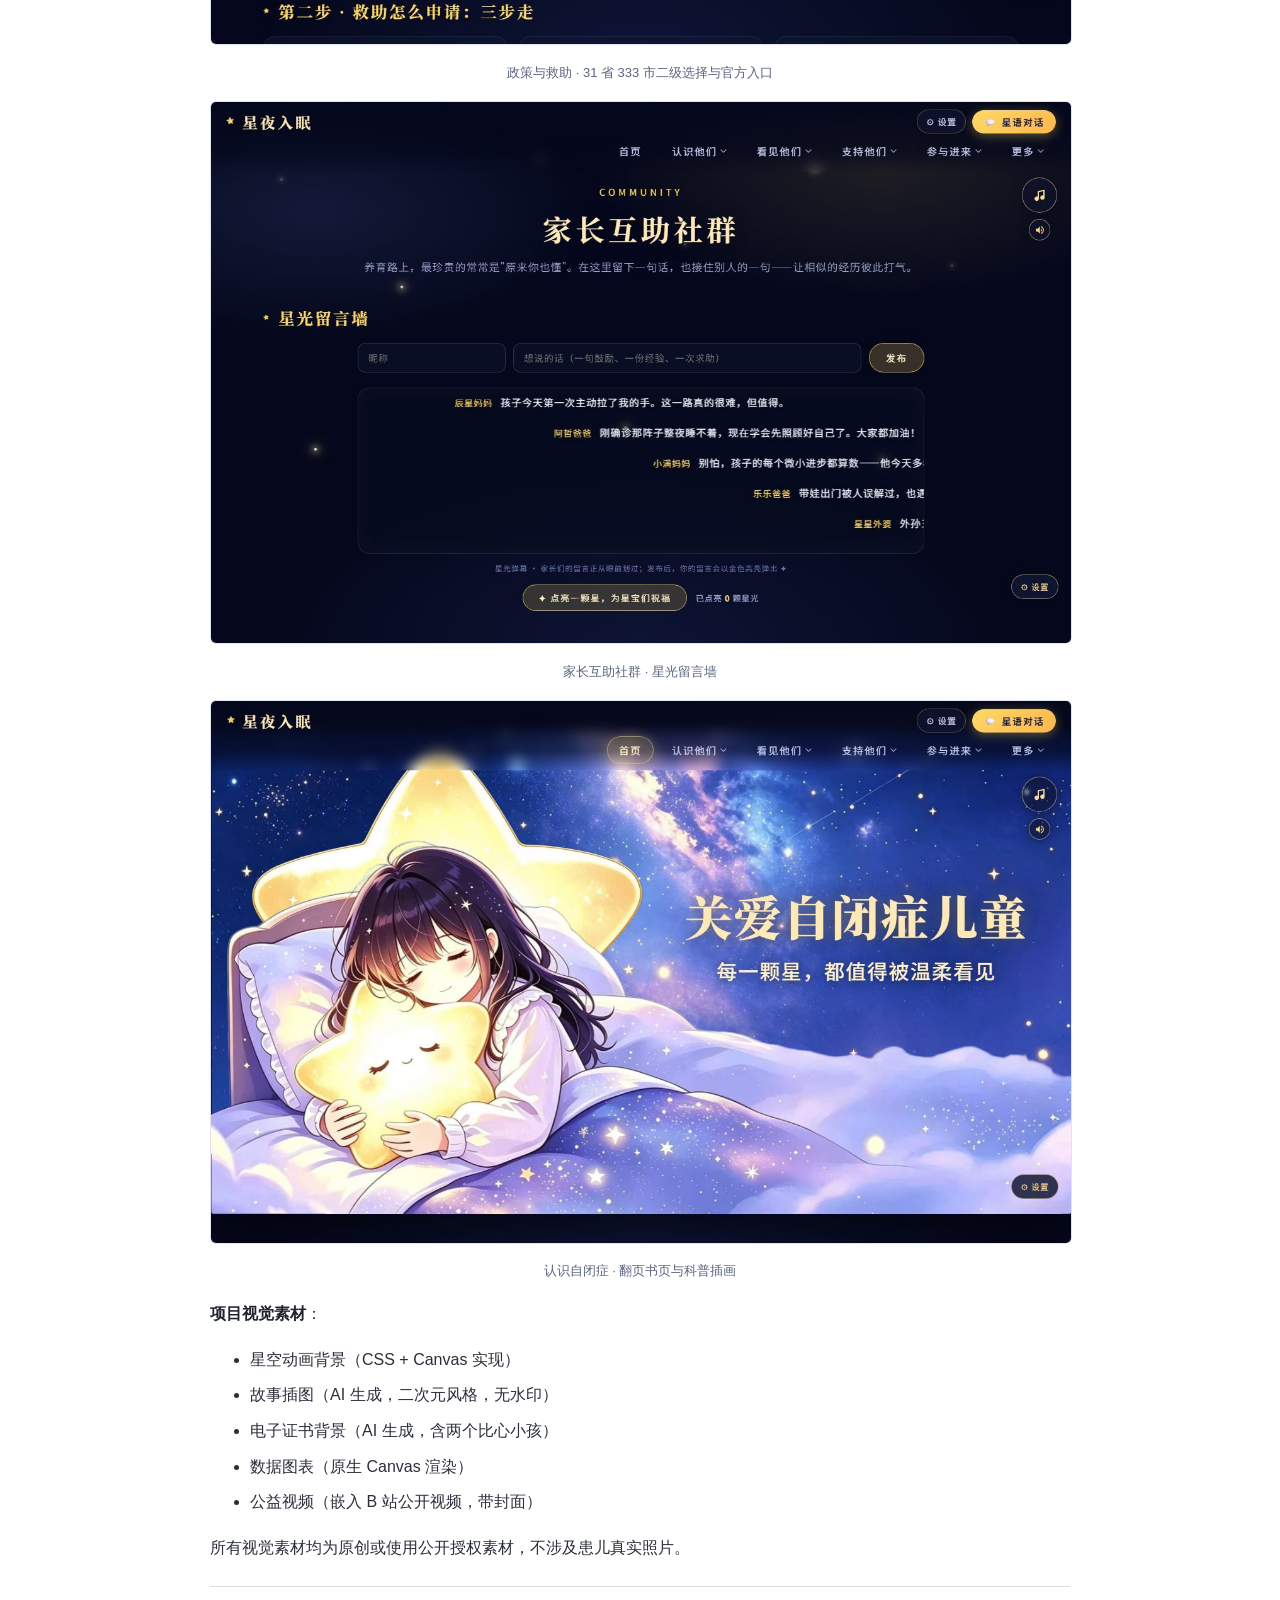
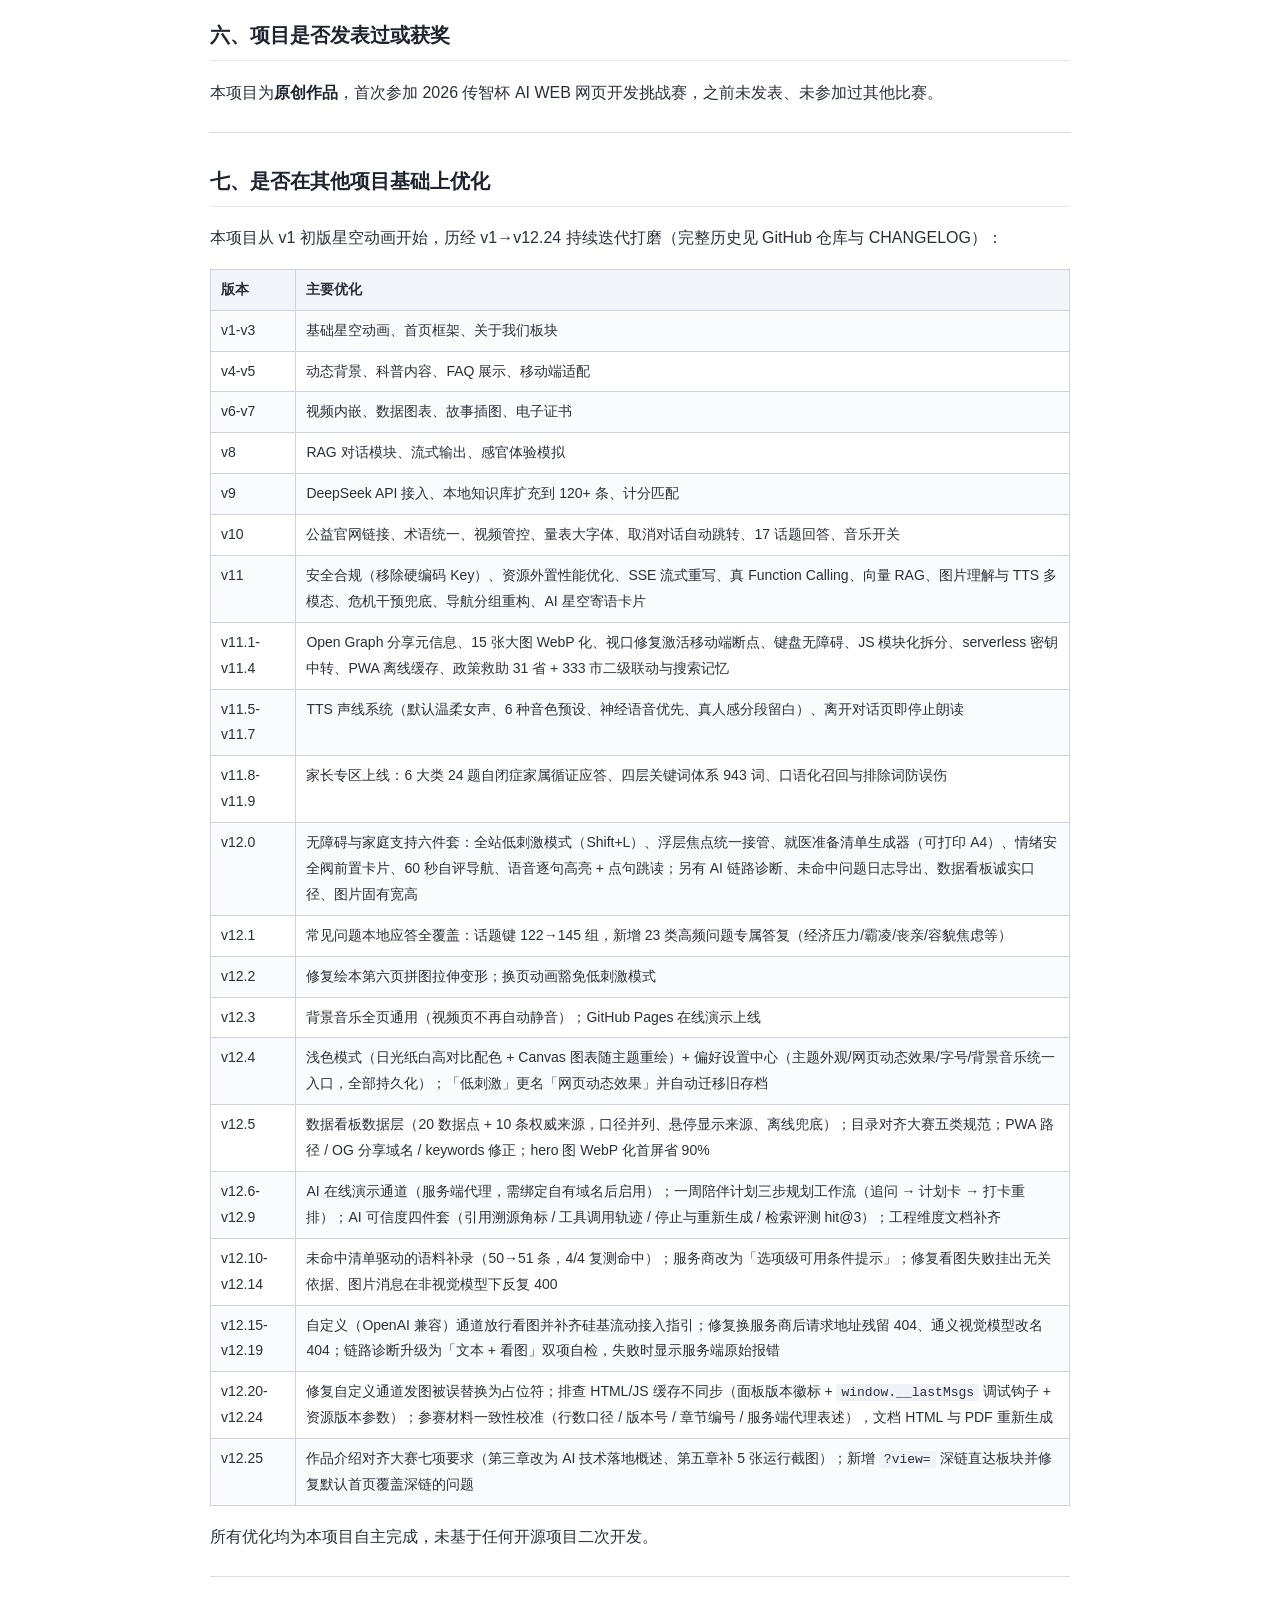
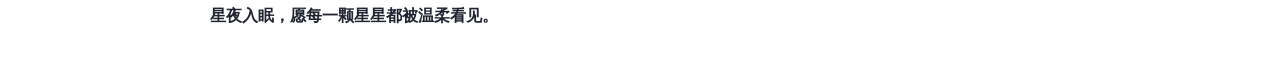
==== commit 0e1ff18e: "feat: v12.25 作品介绍对齐大赛七项要求（AI落地概述+5张截图）+ ?view= 深链直达" ====
--- a/html/作品介绍文档.html
+++ b/html/作品介绍文档.html
@@ -20,12 +20,15 @@
 code{background:#f0f2f8;padding:1px 5px;border-radius:3px;font-size:13px}
 pre code{background:none;padding:0}
 blockquote{border-left:4px solid #c9d4f2;margin:12px 0;padding:4px 14px;color:#5a6480;background:#f8f9fd}
+figure{margin:16px 0;text-align:center}
+figure img{max-width:100%;border:1px solid #dfe4ef;border-radius:6px}
+figcaption{font-size:13px;color:#5a6480;margin-top:6px}
 strong{color:#1f2430}
 </style>
 </head>
 <body>
 <h1>星夜入眠 · 关爱自闭症儿童公益科普网站 —— 作品介绍文档</h1>
-<p><strong>赛道</strong>：2026 传智杯 AI WEB 网页开发挑战赛<br><strong>方向</strong>：AI 健康与生活服务 · 心理健康对话系统<br><strong>版本</strong>：v12.24（正式参赛版）</p>
+<p><strong>赛道</strong>：2026 传智杯 AI WEB 网页开发挑战赛<br><strong>方向</strong>：AI 健康与生活服务 · 心理健康对话系统<br><strong>版本</strong>：v12.25（正式参赛版）</p>
 <hr>
 <h2>一、项目详情及使用方式</h2>
 <h3>1.1 项目背景</h3>
@@ -49,8 +52,10 @@
 <h3>2.6 演示稳定性与工程质量</h3>
 <p>针对比赛现场环境做了大量稳定化处理：全站视频不自动播放、离开页面即暂停；背景音乐全页通用可一键开关；TTS 朗读为用户主动触发、离开对话页即停；全局错误兜底 toast 杜绝白屏；PWA 离线缓存让断网也能完整演示。<strong>偏好设置中心</strong>统一管理主题外观 / 网页动态效果 / 字号 / 背景音乐：<strong>浅色模式</strong>（日光纸白 + 深色墨字，高对比）与<strong>网页动态效果</strong>（关动效/音乐/视差/弹幕，保留换页叙事动画）为感官敏感人群与明亮环境提供舒适版本。数据看板升级为<strong>可追溯数据层</strong>（唯一数据源 stats.json：20 个数据点 + 10 条权威来源，带口径与推算依据，线上改 JSON 即时生效、离线自动兜底）。工程上 HTML / CSS / JS 分层（HTML 0.11MB + css/style.css + others/js/ 17 个功能模块），免构建、双击即用，并已托管 GitHub Pages 在线演示。</p>
 <hr>
-<h2>三、Web 网页使用情况概述</h2>
-<h3>3.1 板块结构</h3>
+<h2>三、AI 技术落地使用情况概述</h2>
+<h3>3.1 AI 能力落地情况</h3>
+<ul><li><strong>真实大模型接入</strong>：OpenAI 兼容协议接入 DeepSeek / 智谱 GLM / 通义千问 / 硅基流动等多服务商，SSE 流式输出；接口失败自动降级本地应答并明示原因，比赛现场断网也能完整演示</li><li><strong>检索增强（RAG）</strong>：51 条自建科普语料 + 145 组共情话题键，字符二元组向量化与关键词计分混合排序；出厂检索评测 20 条口语问法 hit@3 = 100%（调优全过程见技术文档 5.11）</li><li><strong>工具调用（Function Calling）</strong>：AI 自主决策调用站内工具——板块跳转、知识库检索、感官体验模拟；调用轨迹以可展开条形式可视化，工具 / 入参 / 命中数一目了然</li><li><strong>上线后运营闭环</strong>：星语每答不好一个问题都会记入「未命中清单」，可一键导出 CSV；首个真实案例「去医院检查要准备什么」补录专条后 4/4 同义问法复测命中（首条得分 9.94）</li><li><strong>AI 链路健康诊断</strong>：设置面板两步自检——先测文本通道，再用内置测试图真发一次视觉请求；失败时显示服务端原始报错，并按 401 / 403 / 404 / 429 等给出中文可操作指引</li><li><strong>安全兜底</strong>：危机干预关键词优先响应 12356 热线卡片；看图轮次不挂无关「依据」；带图失败走专用兜底</li></ul>
+<h3>3.2 板块结构</h3>
 <table>
 <tr><th>板块</th><th>功能</th></tr>
 <tr><td>首页</td><td>主视觉、数据卡片、快捷入口、互动小问卷</td></tr>
@@ -64,7 +69,7 @@
 <tr><td>公益参与</td><td>志愿登记、官方网站跳转链接（新标签页）</td></tr>
 <tr><td>关于我们</td><td>项目介绍、免责声明、反馈表单</td></tr>
 </table>
-<h3>3.2 响应式</h3>
+<h3>3.3 响应式</h3>
 <ul><li>PC 端：多栏布局，完整展示</li><li>手机端：自适应单栏，支持手势缩放</li><li>所有按钮、图表、视频在手机端正常显示</li></ul>
 <hr>
 <h2>四、关键技术</h2>
@@ -76,7 +81,13 @@
 <ul><li><strong>打字机效果</strong>：AI 回答逐字显示</li><li><strong>思考态</strong>："星语正在思考..."状态提示 + 检索命中可视化</li><li><strong>语音进度交互</strong>：朗读时当前句高亮、气泡内进度条跟随，点击任意句从该句跳读</li><li><strong>图表联动</strong>：hover 图形和图例双向高亮</li><li><strong>视频控制</strong>：点击暂停/继续，离开页面自动暂停并回到开头</li><li><strong>音乐总开关</strong>：背景音乐全页通用（含视频页），一键开关 + 音量调节</li><li><strong>就医清单打印</strong>：结构化 A4 单页生成 + 浏览器打印输出（visibility 方案只打印清单层）</li><li><strong>AI 星空寄语卡片</strong>：LLM 生成寄语 + Canvas 绘制可保存贺卡</li></ul>
 <hr>
 <h2>五、项目相关图片/照片</h2>
-<p>项目视觉素材：</p>
+<p><strong>在线运行截图</strong>（深色·星夜主题，1366×860；在线演示支持 <code>?view=板块名</code> 直达对应页面）：</p>
+<figure><img src="../others/_checks/shots_jpg/home.jpg" alt="首页 · 星夜主视觉与三大分区入口"><figcaption>首页 · 星夜主视觉与三大分区入口</figcaption></figure>
+<figure><img src="../others/_checks/shots_jpg/chat.jpg" alt="星语对话 · AI 心理陪伴（话题导航 / 家长专区 / 一周陪伴计划）"><figcaption>星语对话 · AI 心理陪伴（话题导航 / 家长专区 / 一周陪伴计划）</figcaption></figure>
+<figure><img src="../others/_checks/shots_jpg/policy.jpg" alt="政策与救助 · 31 省 333 市二级选择与官方入口"><figcaption>政策与救助 · 31 省 333 市二级选择与官方入口</figcaption></figure>
+<figure><img src="../others/_checks/shots_jpg/community.jpg" alt="家长互助社群 · 星光留言墙"><figcaption>家长互助社群 · 星光留言墙</figcaption></figure>
+<figure><img src="../others/_checks/shots_jpg/science.jpg" alt="认识自闭症 · 翻页书页与科普插画"><figcaption>认识自闭症 · 翻页书页与科普插画</figcaption></figure>
+<p><strong>项目视觉素材</strong>：</p>
 <ul><li>星空动画背景（CSS + Canvas 实现）</li><li>故事插图（AI 生成，二次元风格，无水印）</li><li>电子证书背景（AI 生成，含两个比心小孩）</li><li>数据图表（原生 Canvas 渲染）</li><li>公益视频（嵌入 B 站公开视频，带封面）</li></ul>
 <p>所有视觉素材均为原创或使用公开授权素材，不涉及患儿真实照片。</p>
 <hr>
@@ -107,6 +118,7 @@
 <tr><td>v12.10-v12.14</td><td>未命中清单驱动的语料补录（50→51 条，4/4 复测命中）；服务商改为「选项级可用条件提示」；修复看图失败挂出无关依据、图片消息在非视觉模型下反复 400</td></tr>
 <tr><td>v12.15-v12.19</td><td>自定义（OpenAI 兼容）通道放行看图并补齐硅基流动接入指引；修复换服务商后请求地址残留 404、通义视觉模型改名 404；链路诊断升级为「文本 + 看图」双项自检，失败时显示服务端原始报错</td></tr>
 <tr><td>v12.20-v12.24</td><td>修复自定义通道发图被误替换为占位符；排查 HTML/JS 缓存不同步（面板版本徽标 + <code>window.__lastMsgs</code> 调试钩子 + 资源版本参数）；参赛材料一致性校准（行数口径 / 版本号 / 章节编号 / 服务端代理表述），文档 HTML 与 PDF 重新生成</td></tr>
+<tr><td>v12.25</td><td>作品介绍对齐大赛七项要求（第三章改为 AI 技术落地概述、第五章补 5 张运行截图）；新增 <code>?view=</code> 深链直达板块并修复默认首页覆盖深链的问题</td></tr>
 </table>
 <p>所有优化均为本项目自主完成，未基于任何开源项目二次开发。</p>
 <hr>
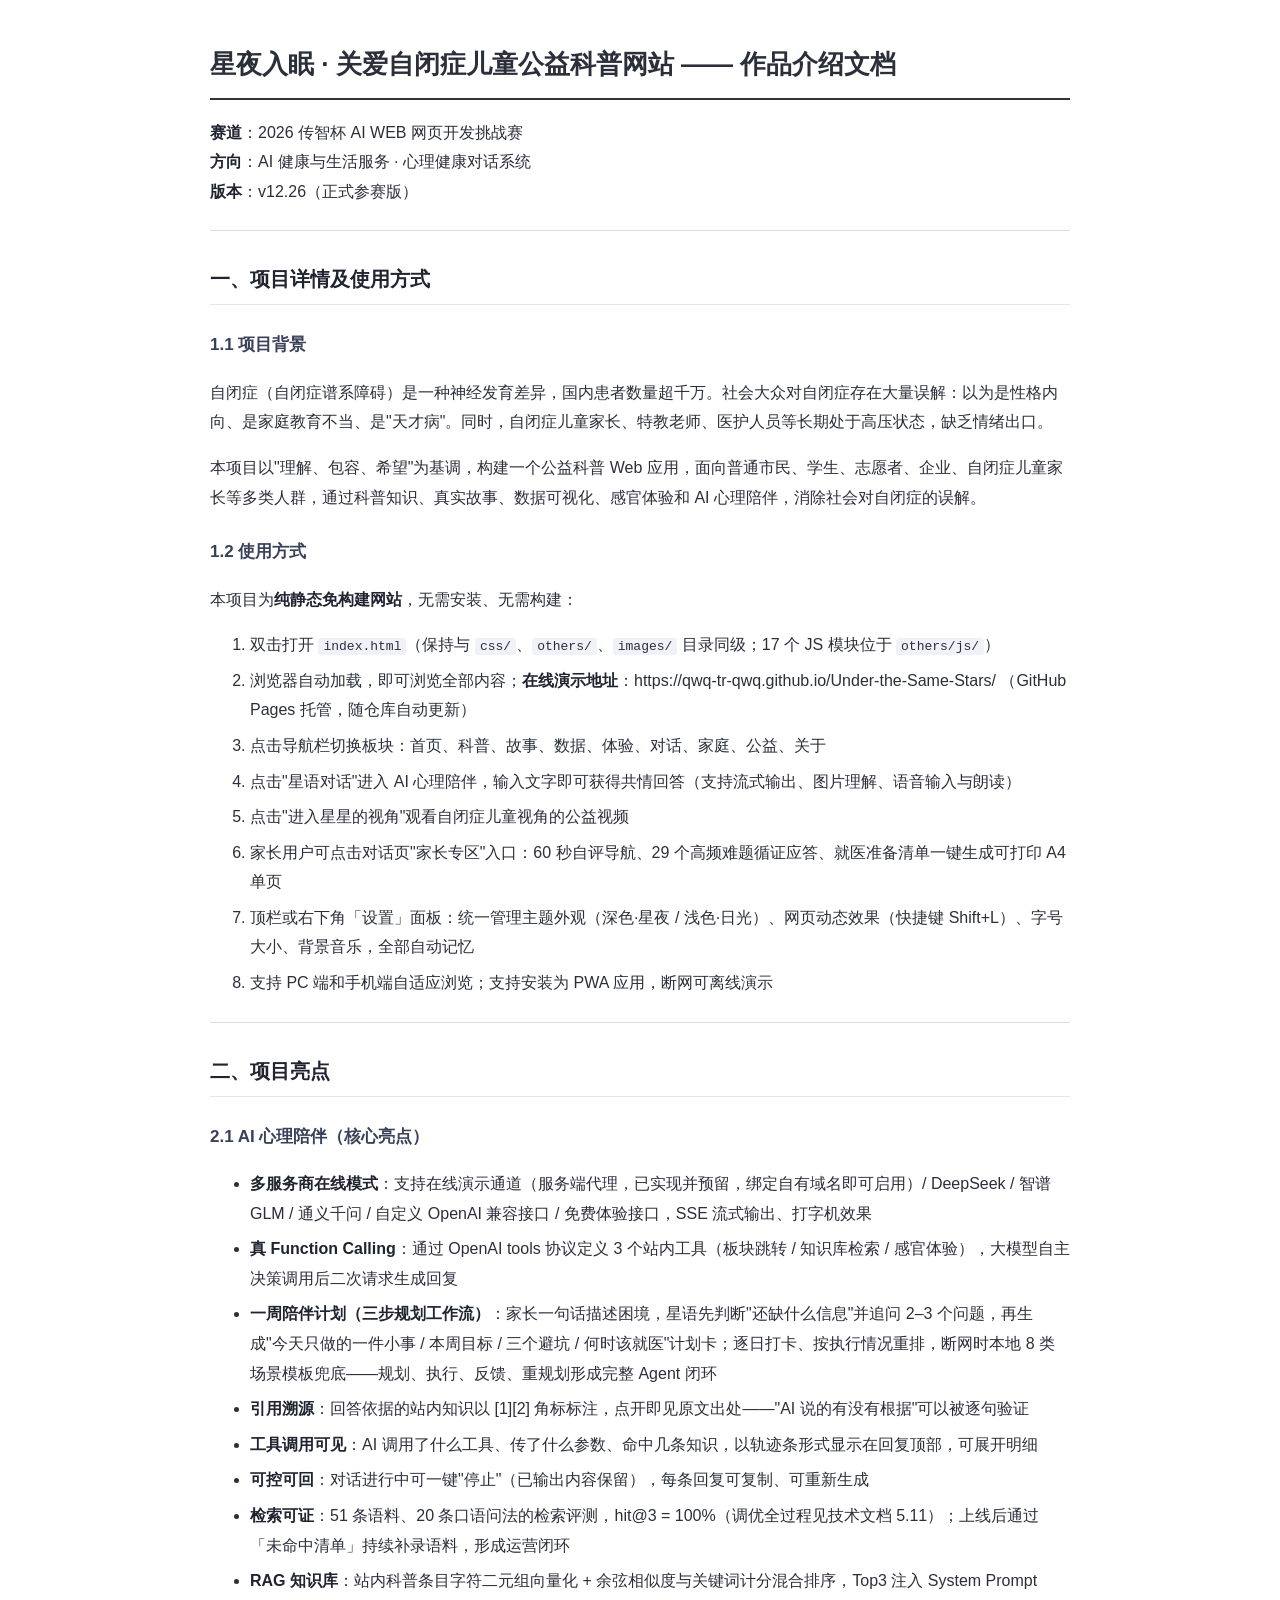
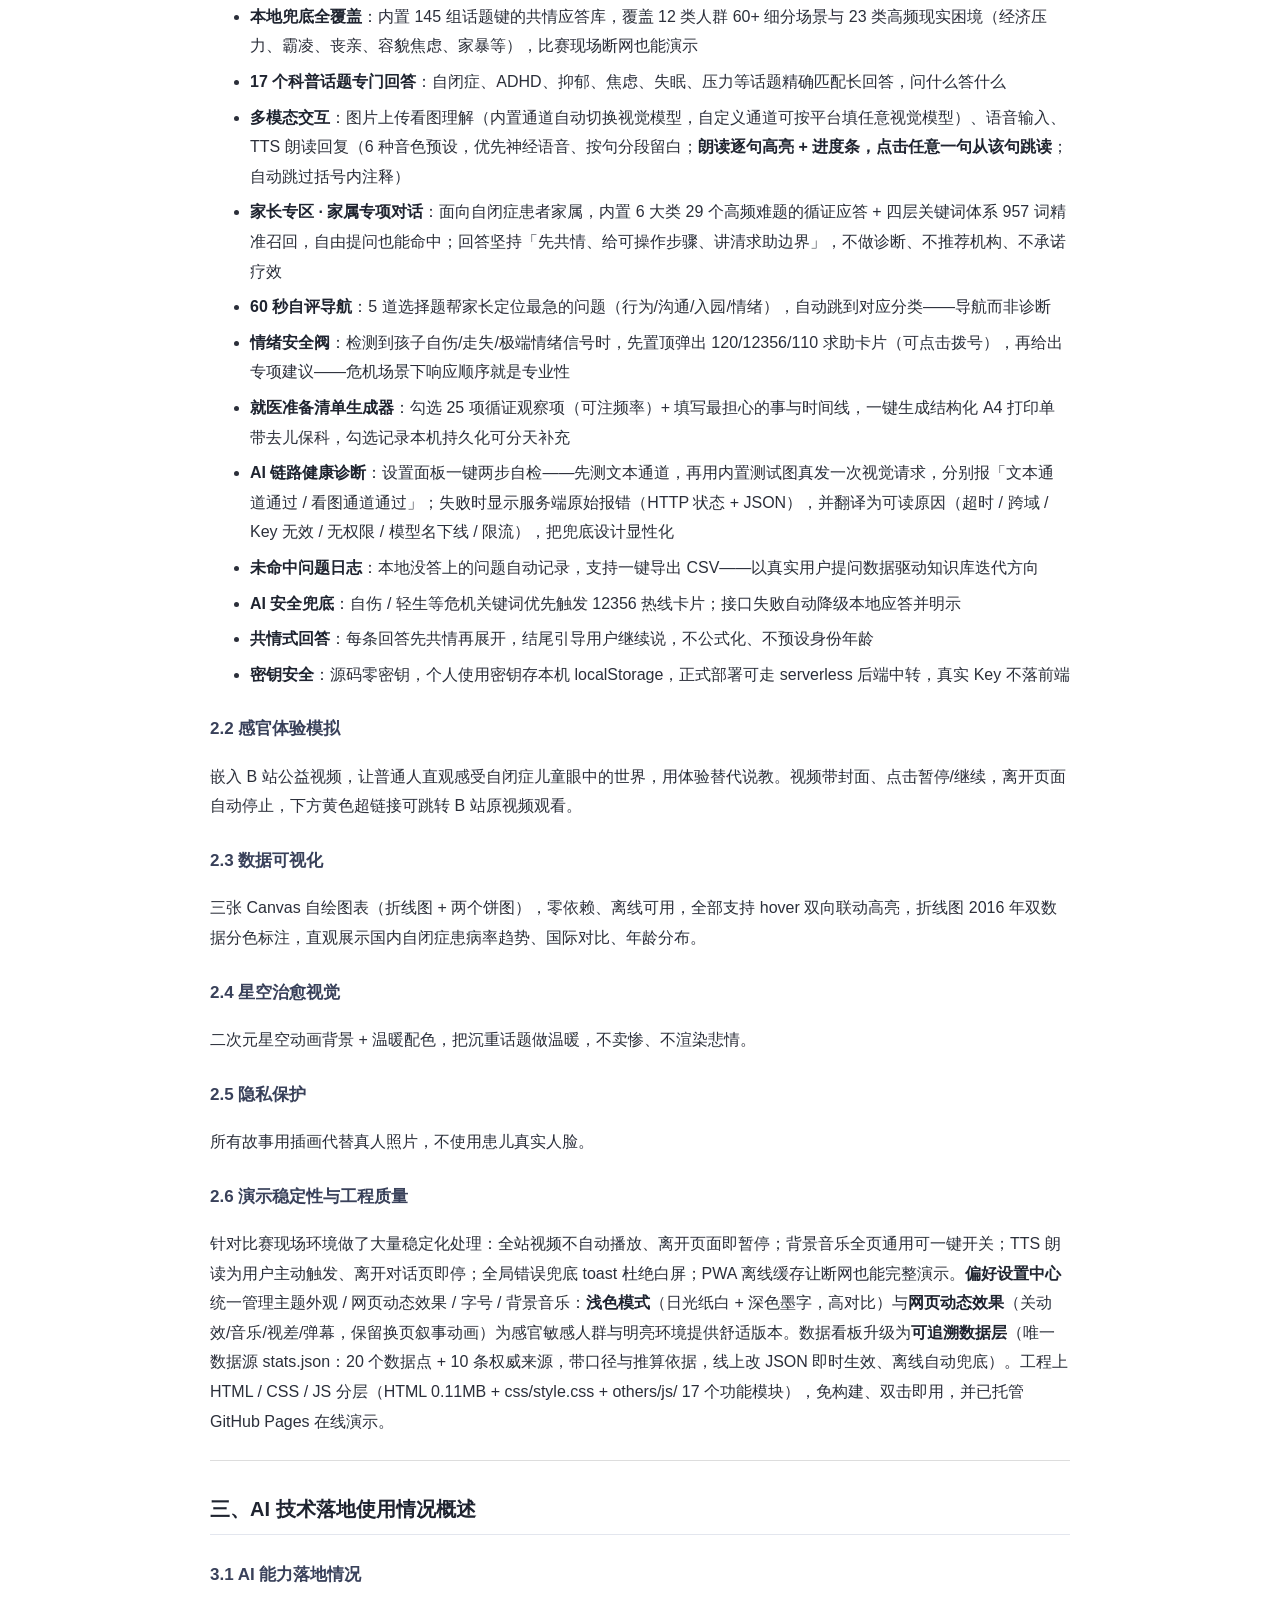
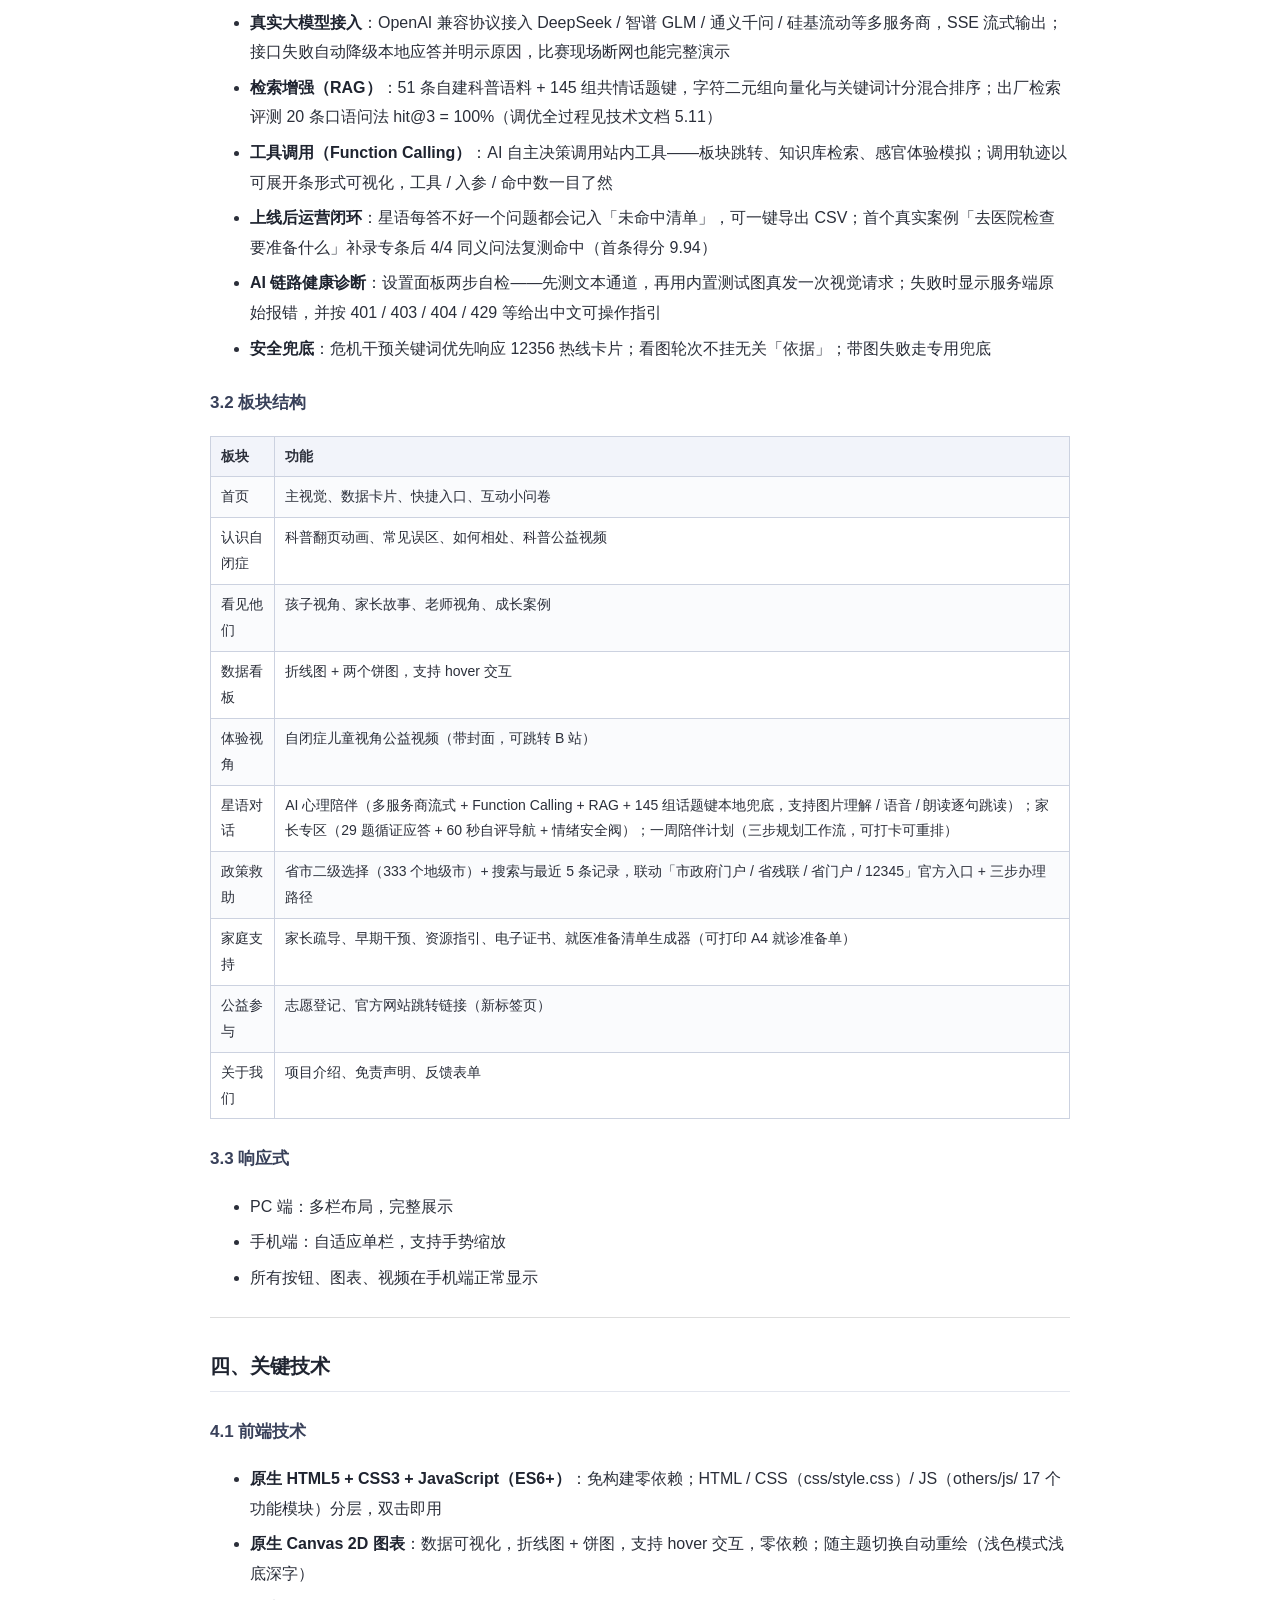
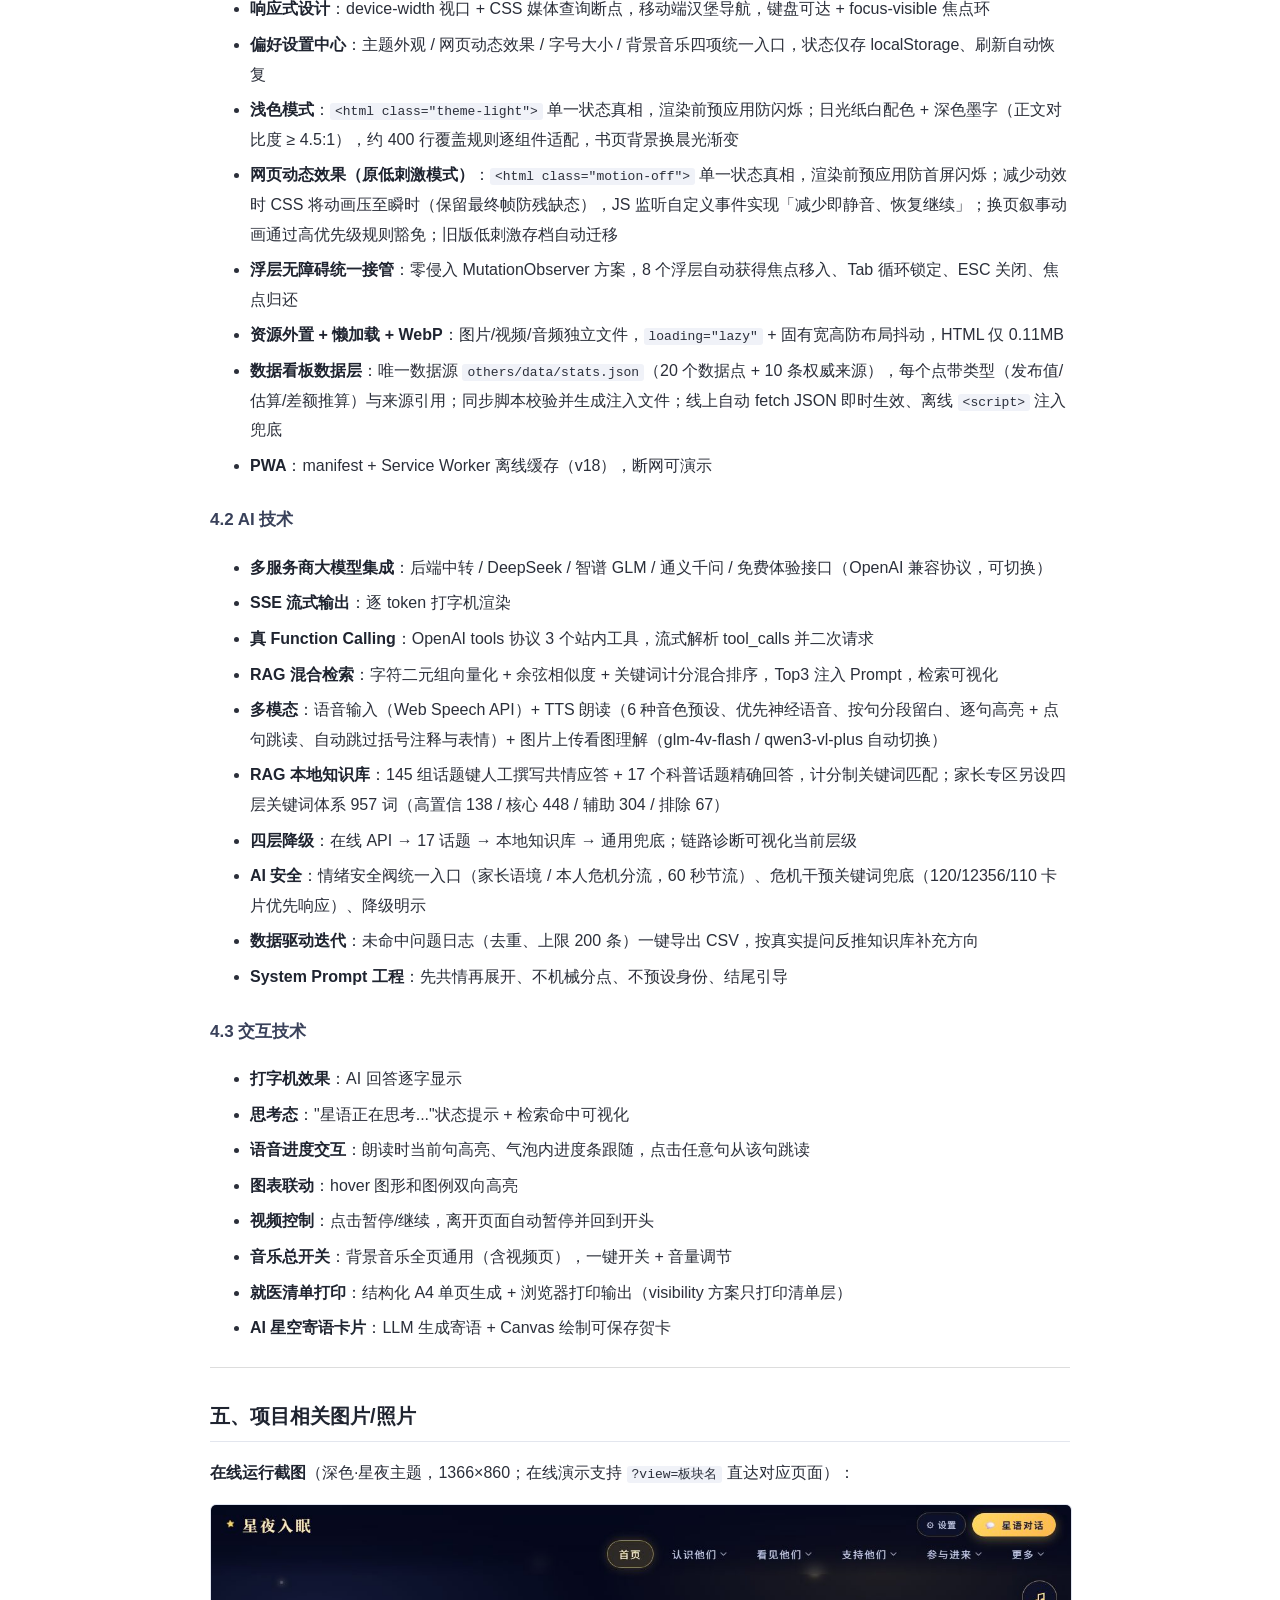
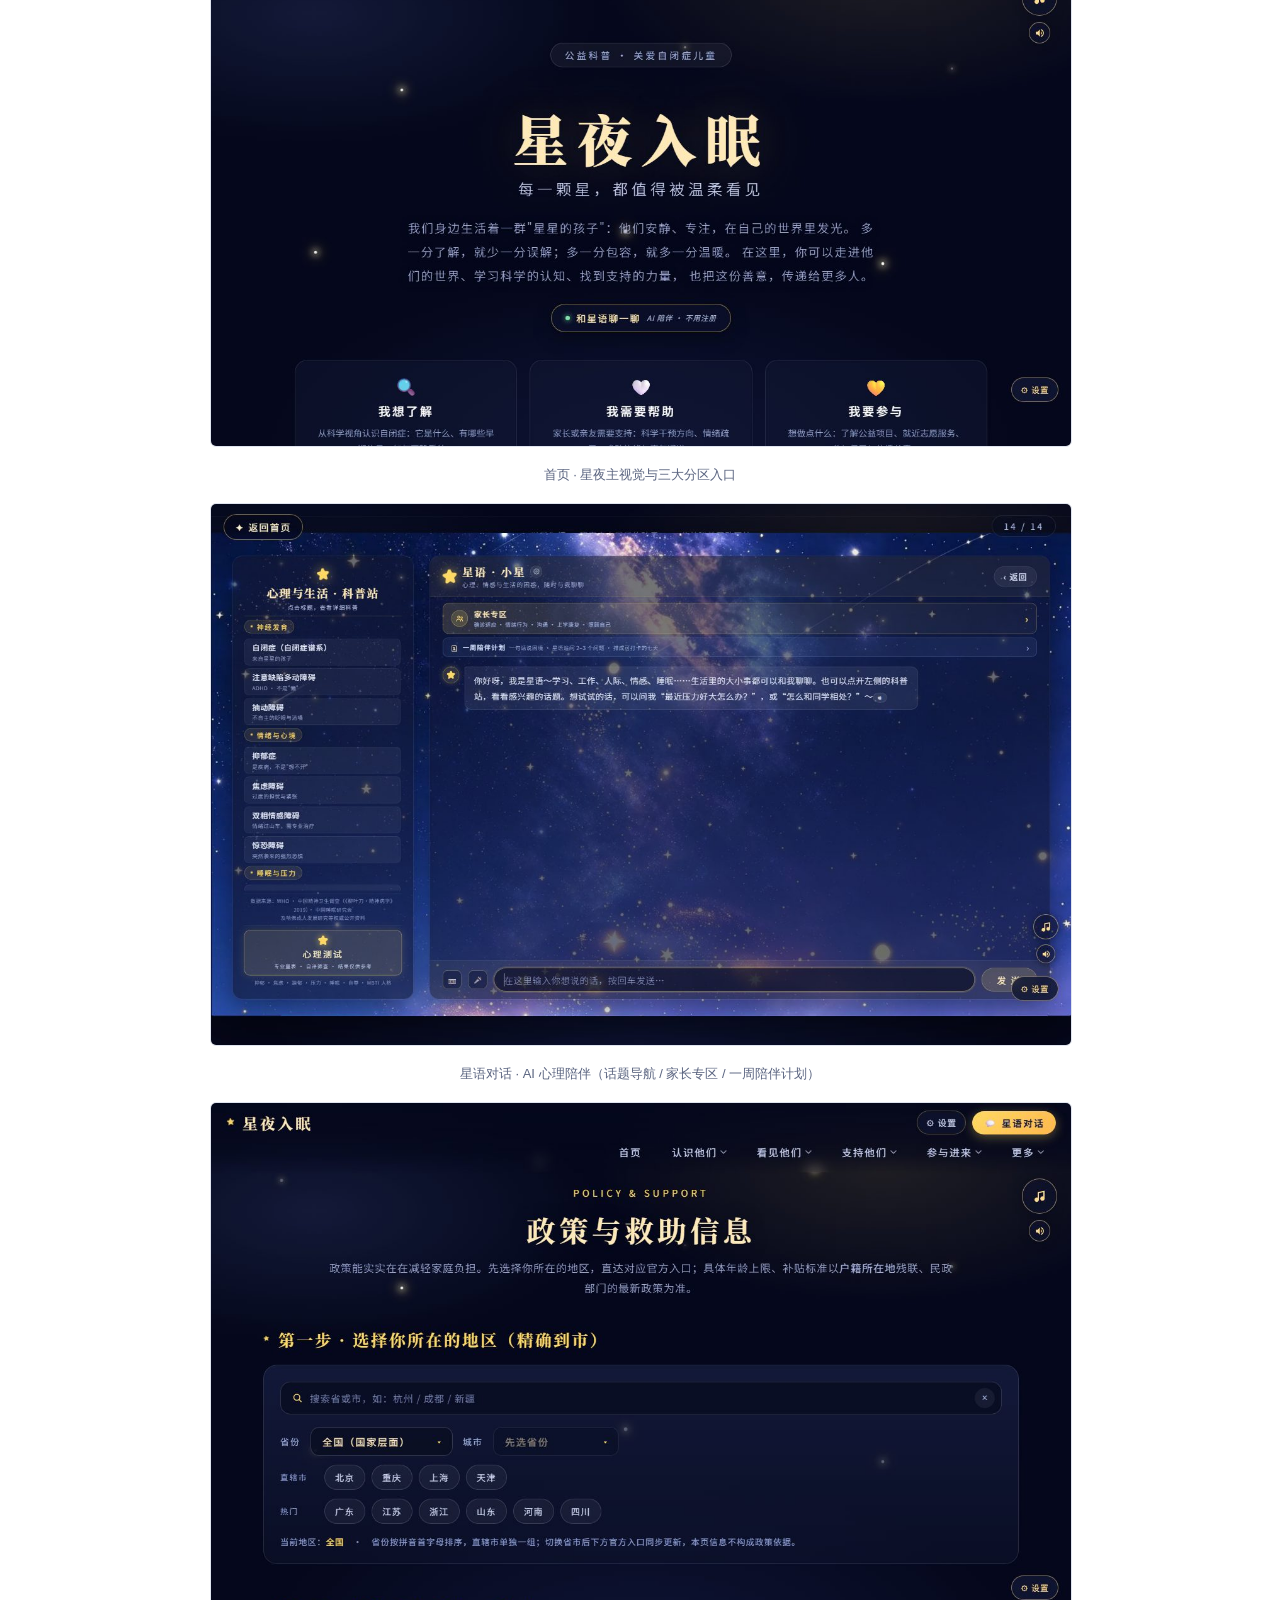
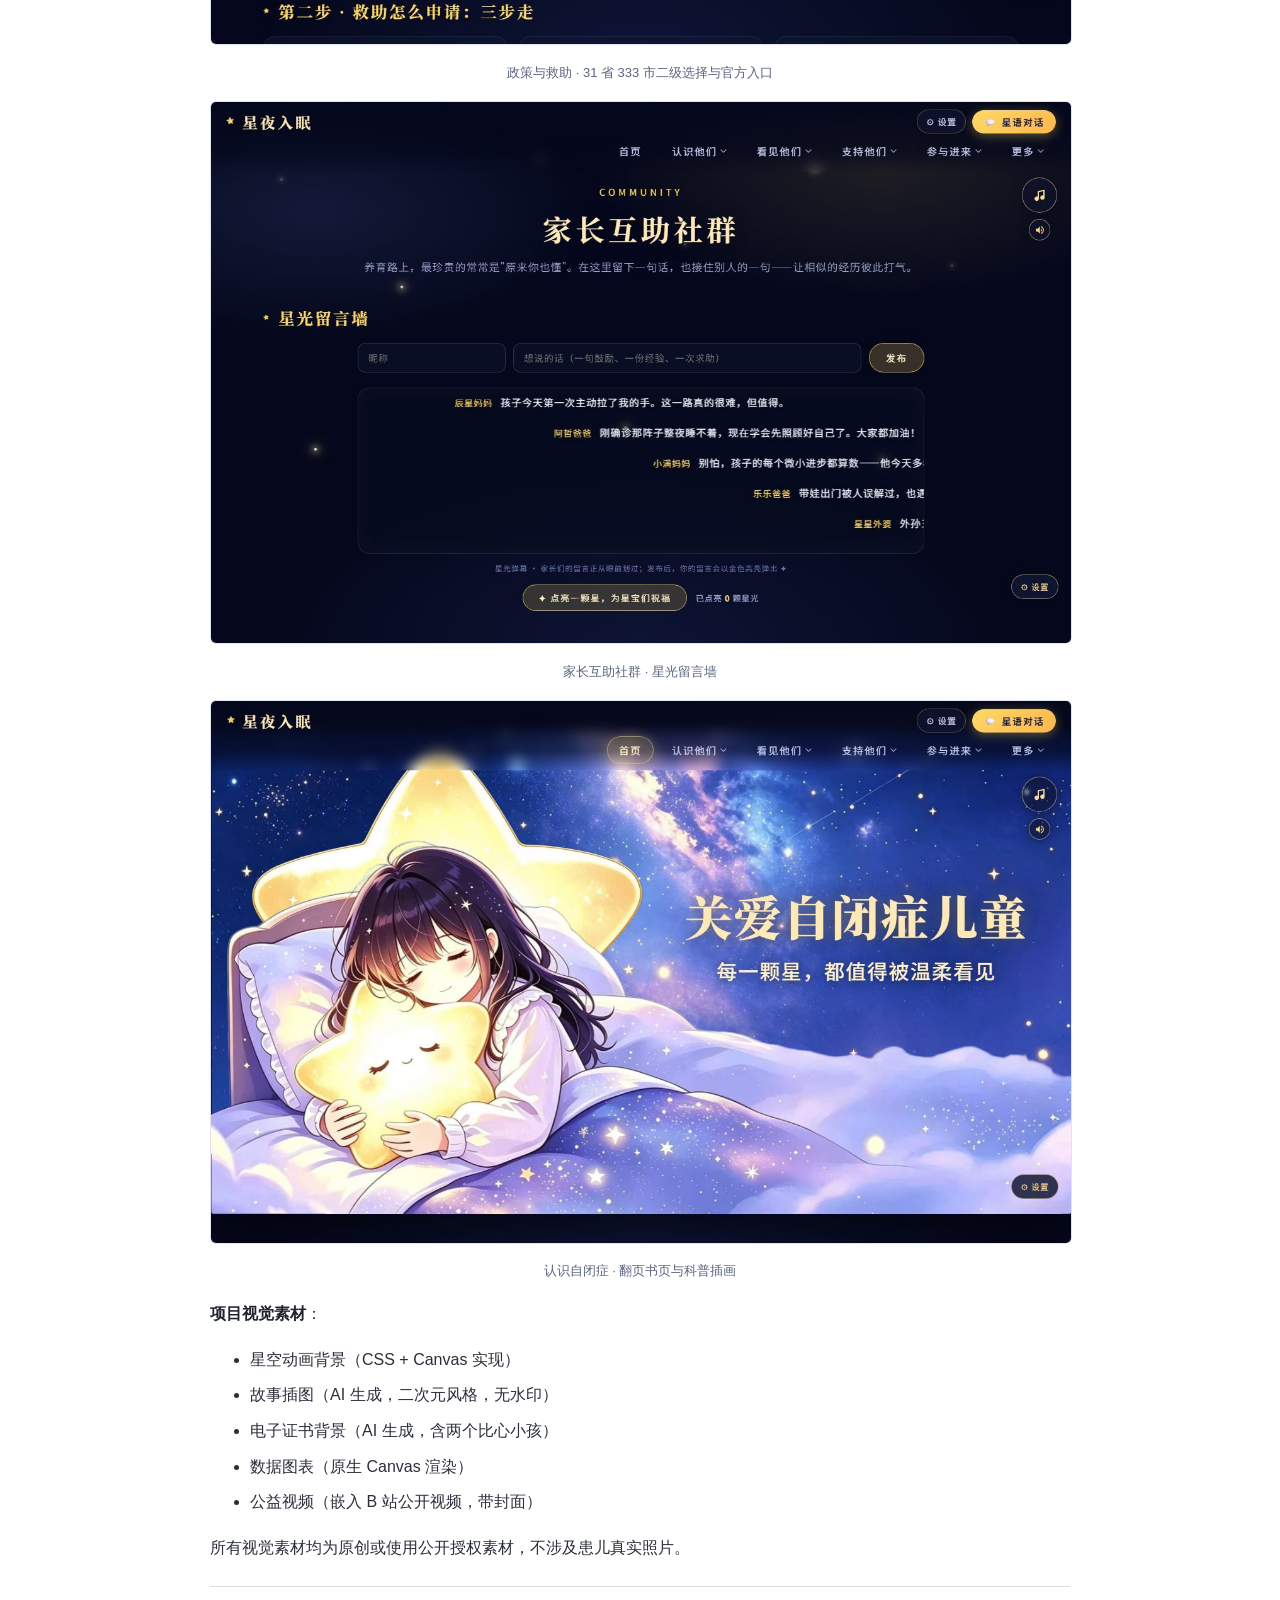
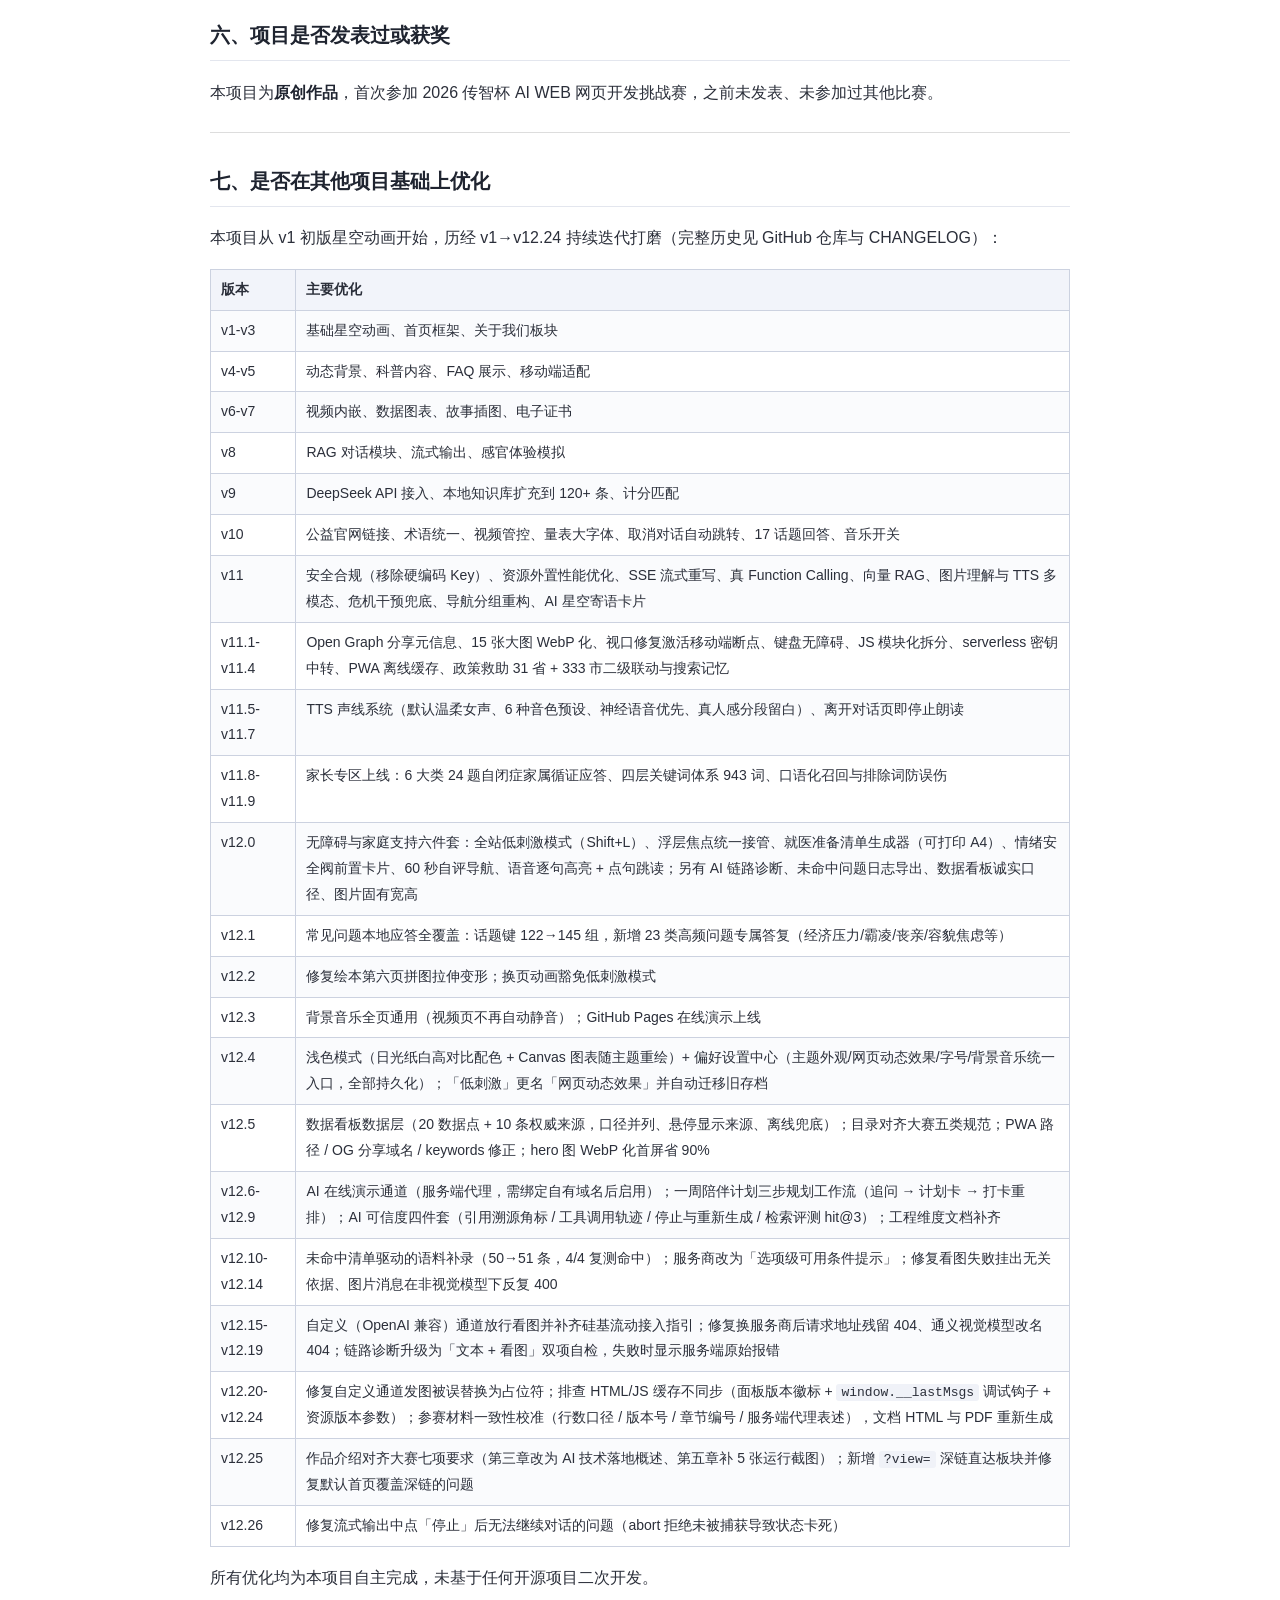
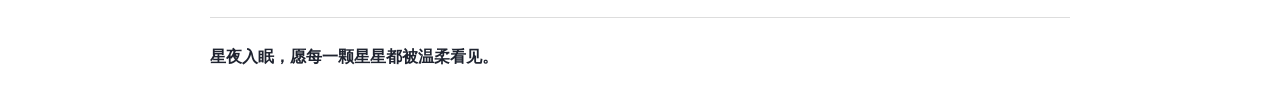
==== commit 70601379: "fix: v12.26 修复点「停止」后无法继续对话（pump 的 abort 拒绝未接回 catch 导致 chatting 卡死）+ CDP 前后对照测试" ====
--- a/html/作品介绍文档.html
+++ b/html/作品介绍文档.html
@@ -28,7 +28,7 @@
 </head>
 <body>
 <h1>星夜入眠 · 关爱自闭症儿童公益科普网站 —— 作品介绍文档</h1>
-<p><strong>赛道</strong>：2026 传智杯 AI WEB 网页开发挑战赛<br><strong>方向</strong>：AI 健康与生活服务 · 心理健康对话系统<br><strong>版本</strong>：v12.25（正式参赛版）</p>
+<p><strong>赛道</strong>：2026 传智杯 AI WEB 网页开发挑战赛<br><strong>方向</strong>：AI 健康与生活服务 · 心理健康对话系统<br><strong>版本</strong>：v12.26（正式参赛版）</p>
 <hr>
 <h2>一、项目详情及使用方式</h2>
 <h3>1.1 项目背景</h3>
@@ -119,6 +119,7 @@
 <tr><td>v12.15-v12.19</td><td>自定义（OpenAI 兼容）通道放行看图并补齐硅基流动接入指引；修复换服务商后请求地址残留 404、通义视觉模型改名 404；链路诊断升级为「文本 + 看图」双项自检，失败时显示服务端原始报错</td></tr>
 <tr><td>v12.20-v12.24</td><td>修复自定义通道发图被误替换为占位符；排查 HTML/JS 缓存不同步（面板版本徽标 + <code>window.__lastMsgs</code> 调试钩子 + 资源版本参数）；参赛材料一致性校准（行数口径 / 版本号 / 章节编号 / 服务端代理表述），文档 HTML 与 PDF 重新生成</td></tr>
 <tr><td>v12.25</td><td>作品介绍对齐大赛七项要求（第三章改为 AI 技术落地概述、第五章补 5 张运行截图）；新增 <code>?view=</code> 深链直达板块并修复默认首页覆盖深链的问题</td></tr>
+<tr><td>v12.26</td><td>修复流式输出中点「停止」后无法继续对话的问题（abort 拒绝未被捕获导致状态卡死）</td></tr>
 </table>
 <p>所有优化均为本项目自主完成，未基于任何开源项目二次开发。</p>
 <hr>
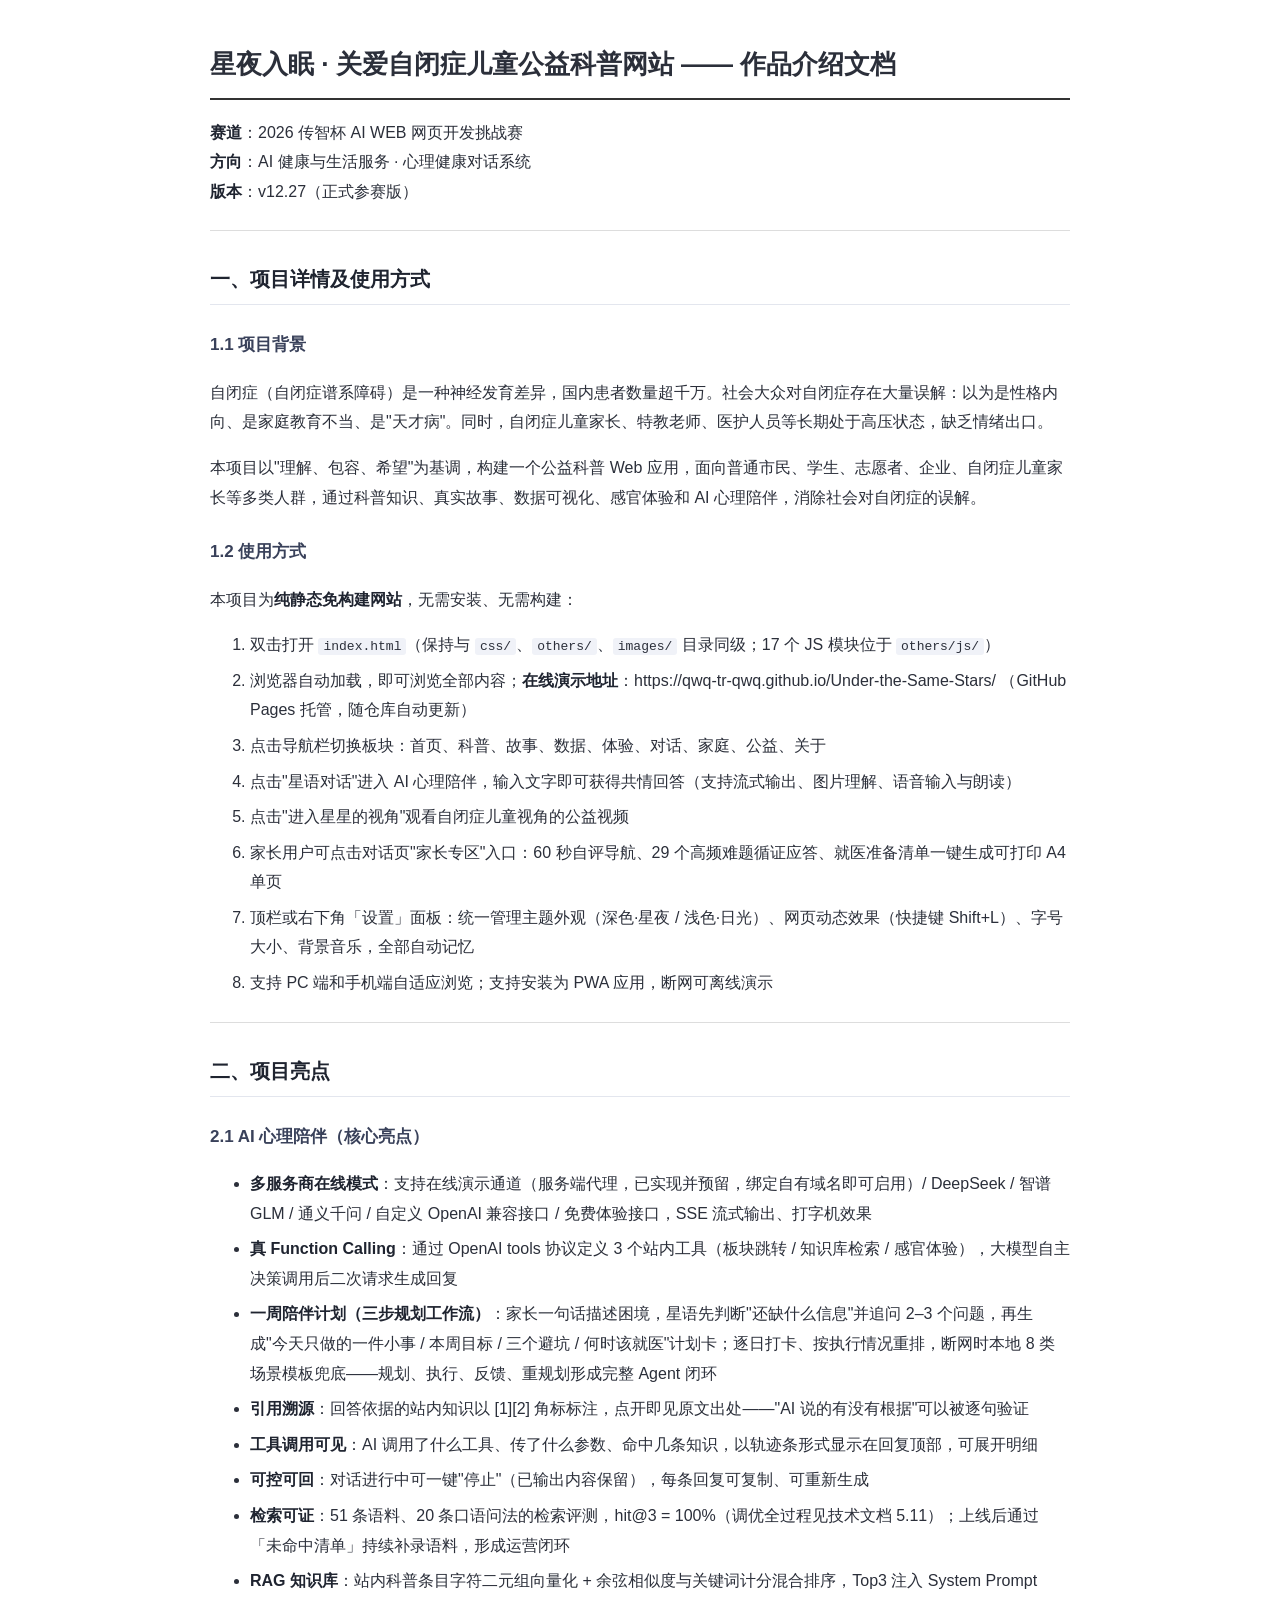
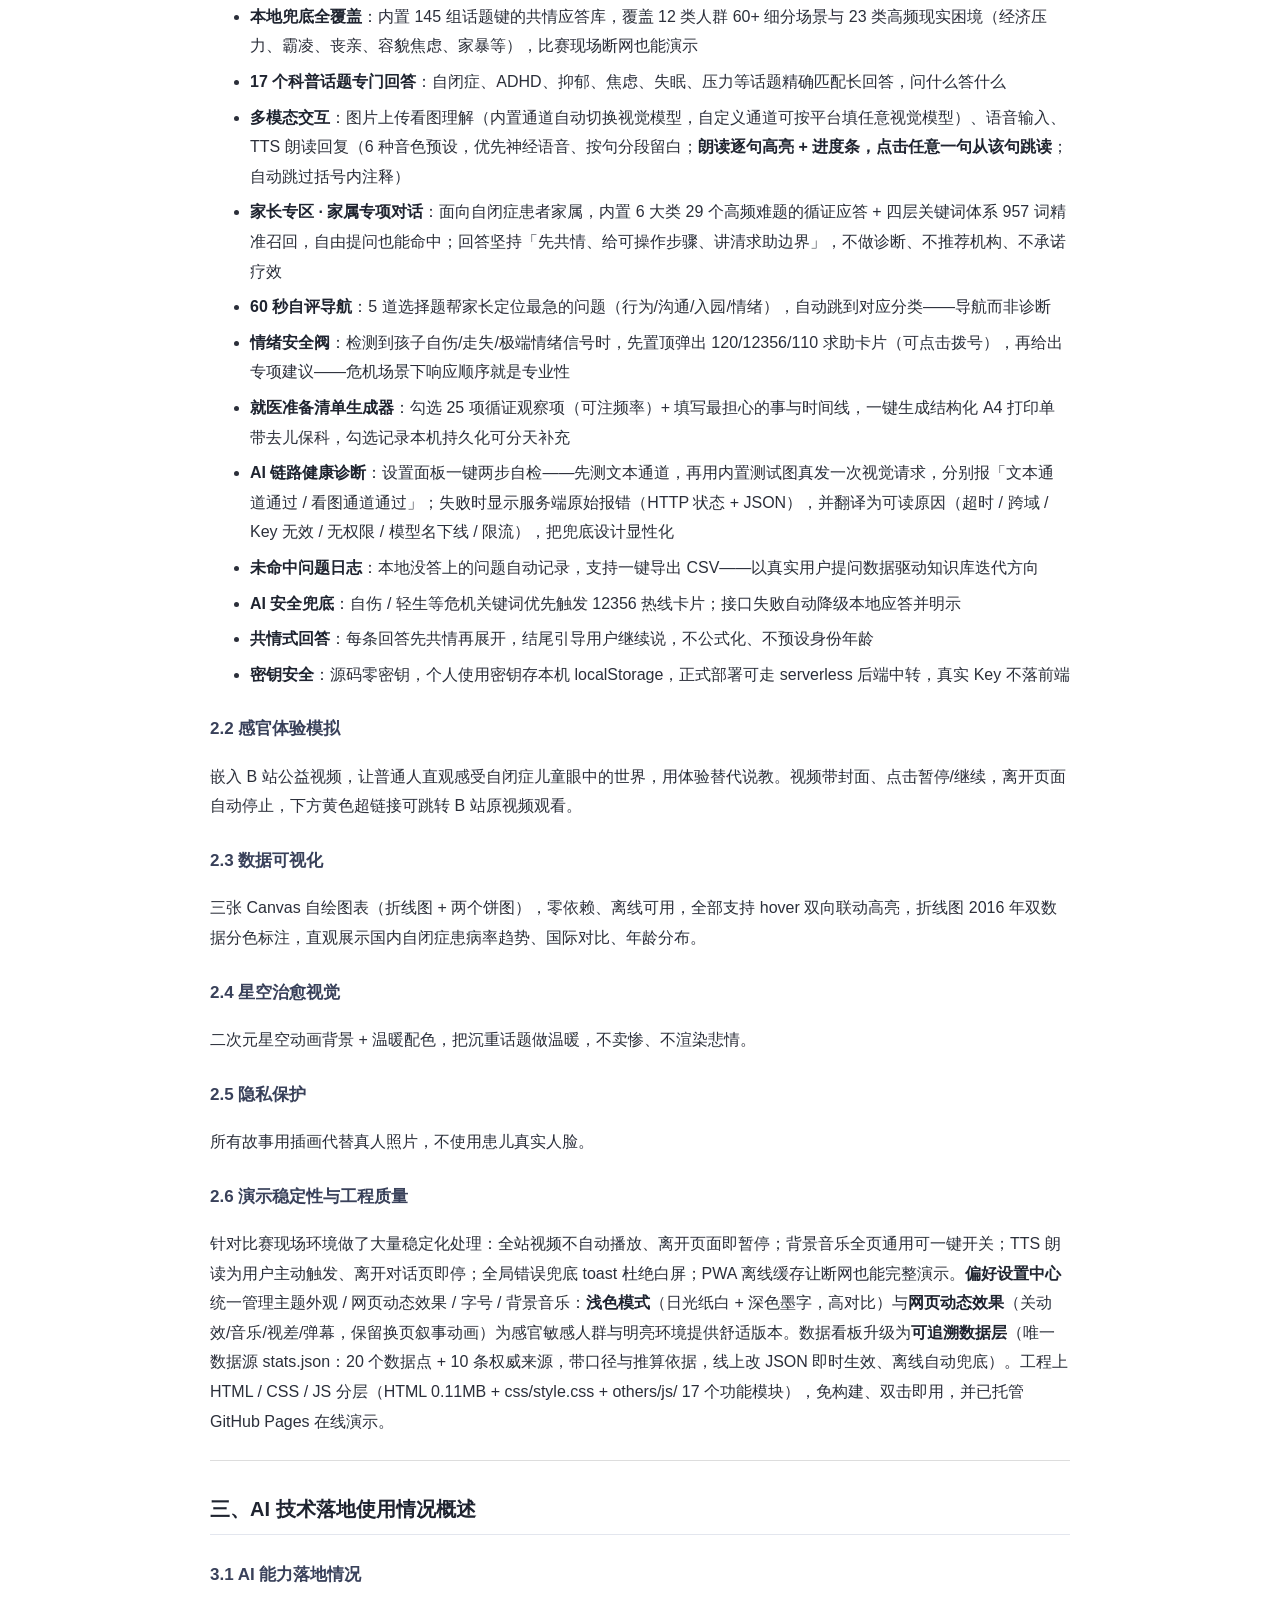
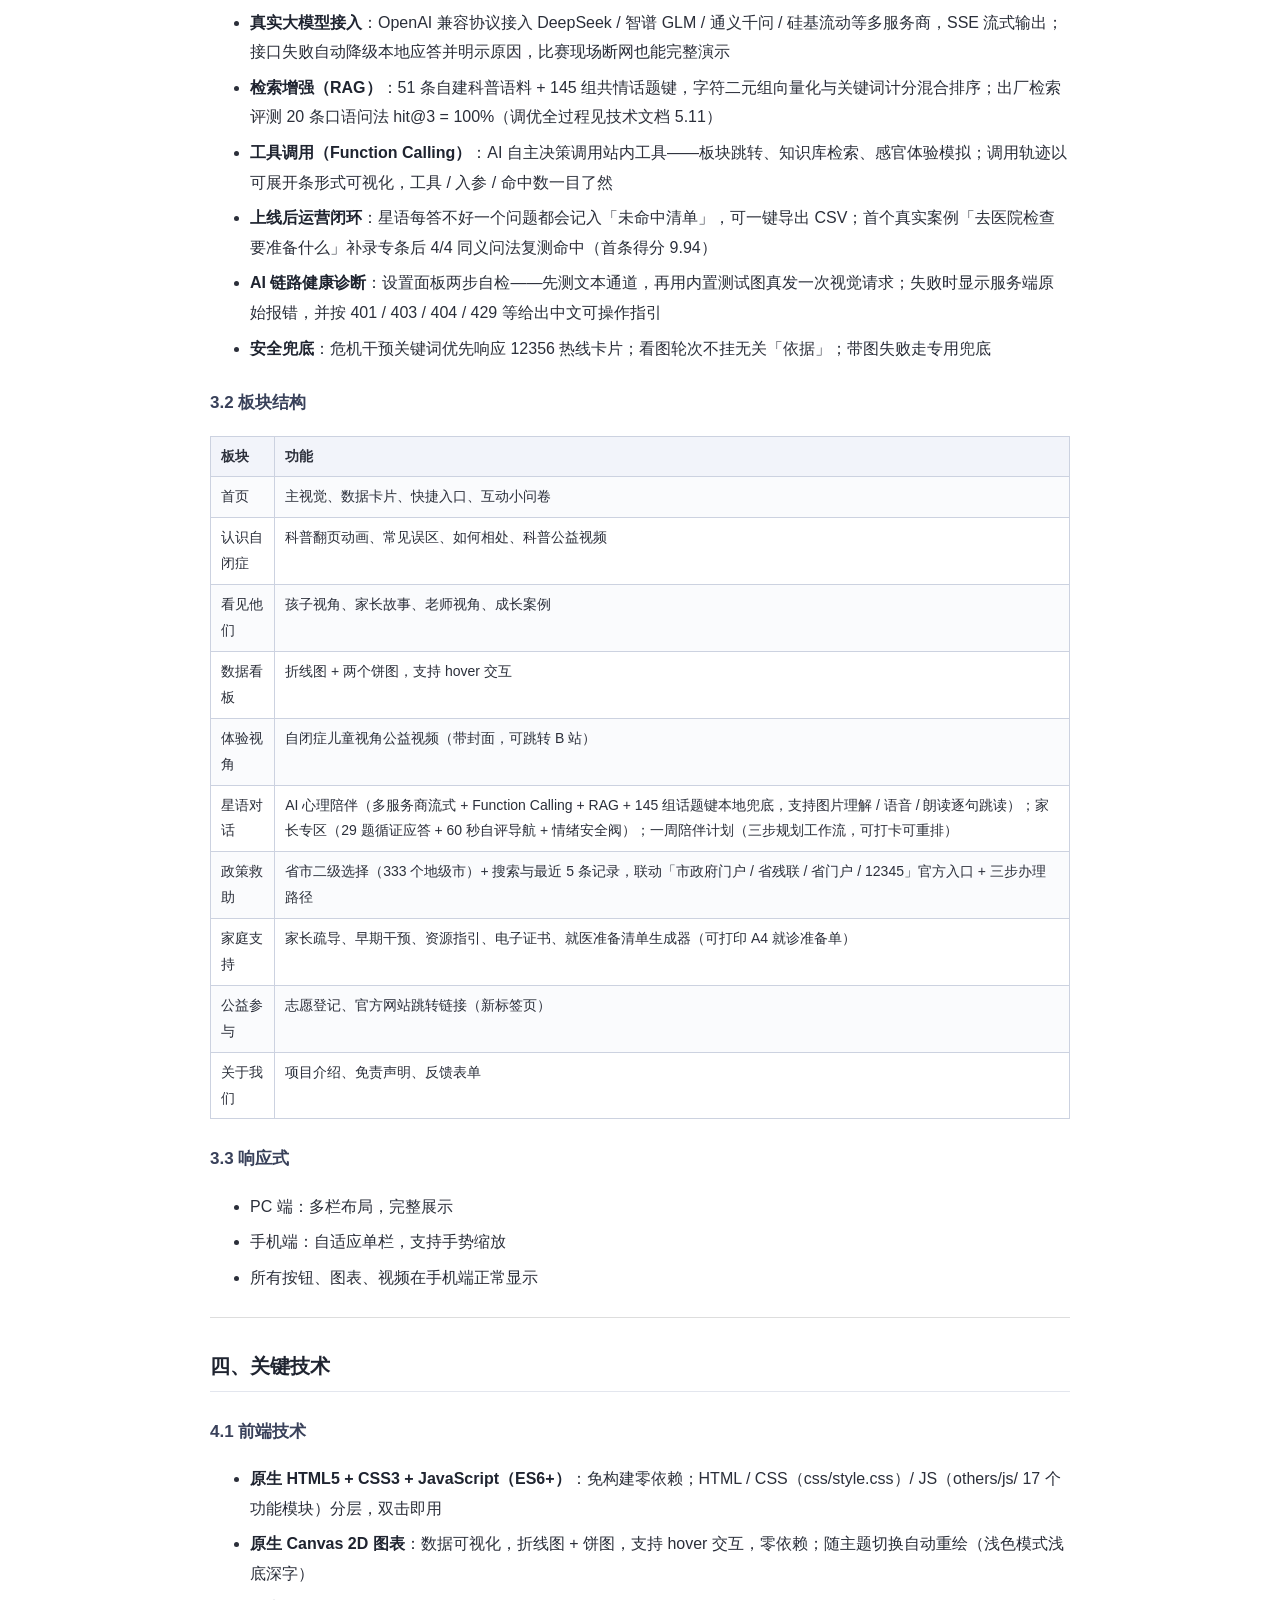
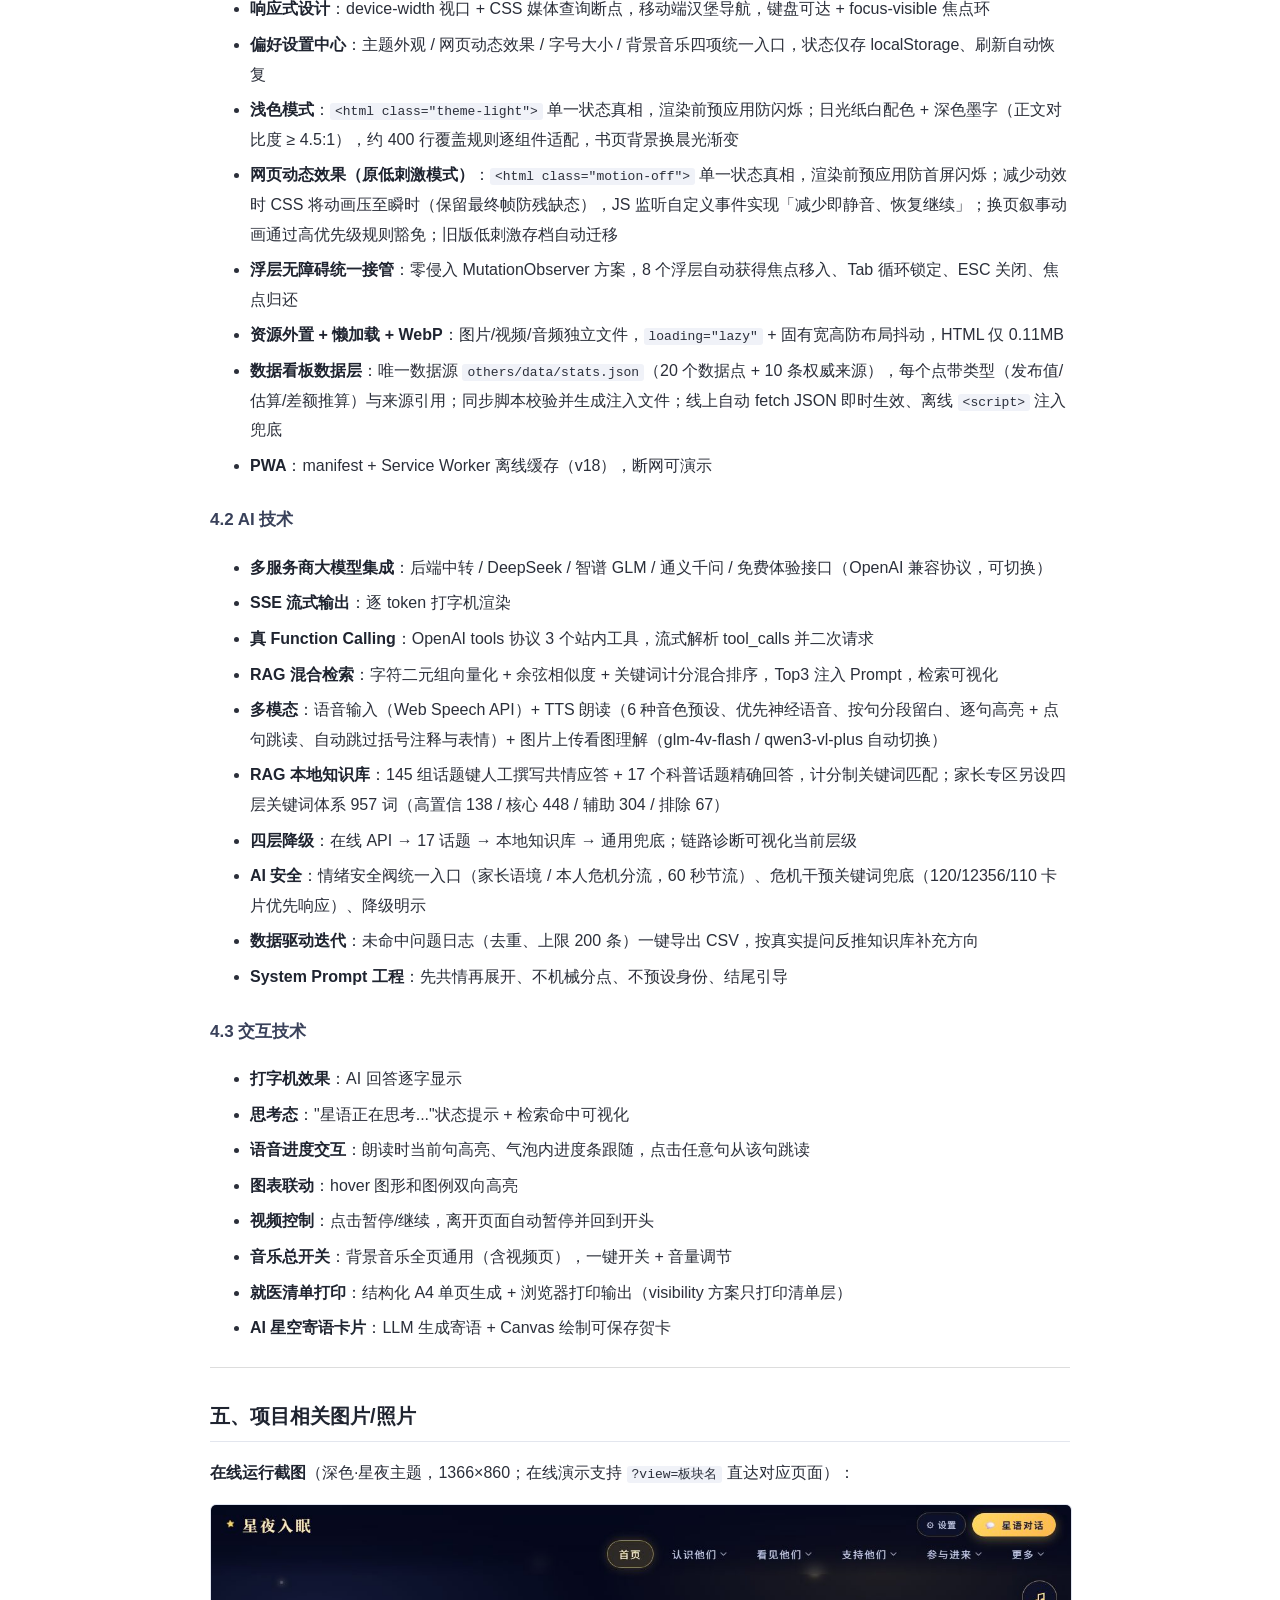
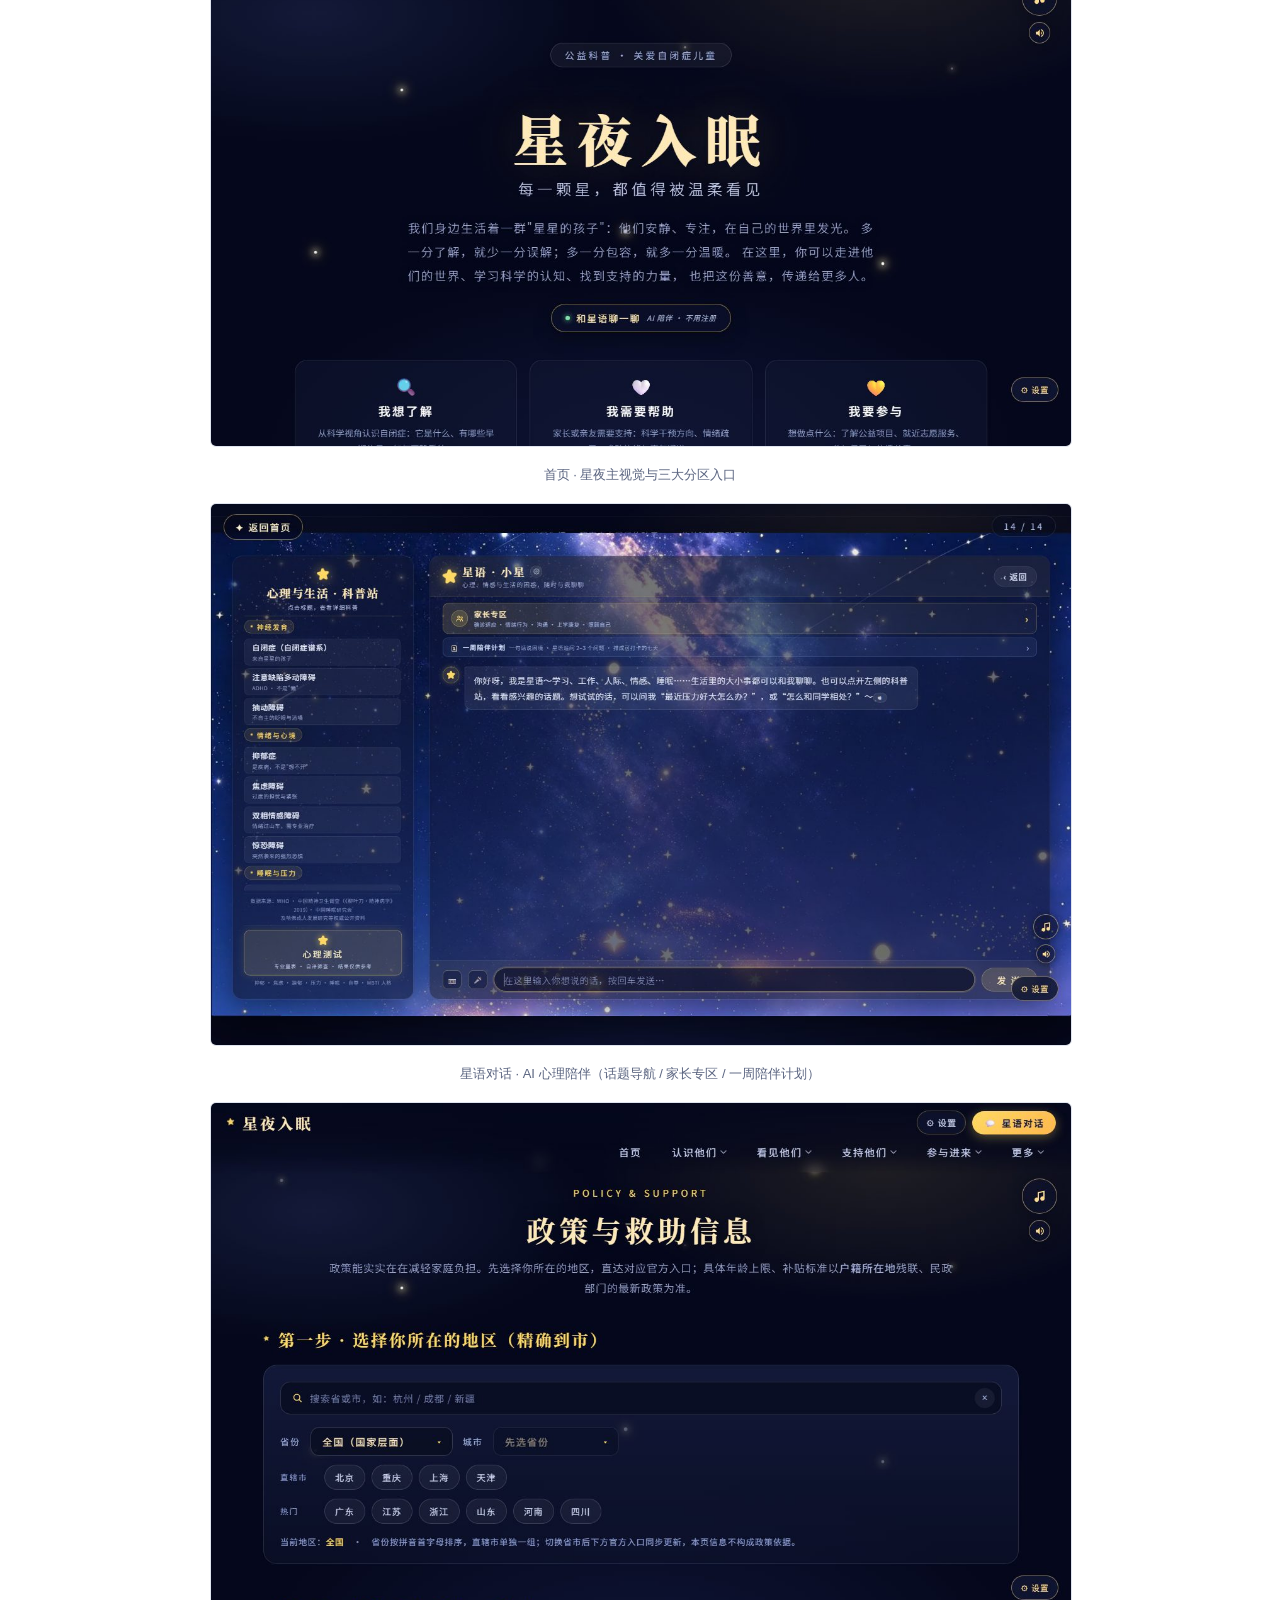
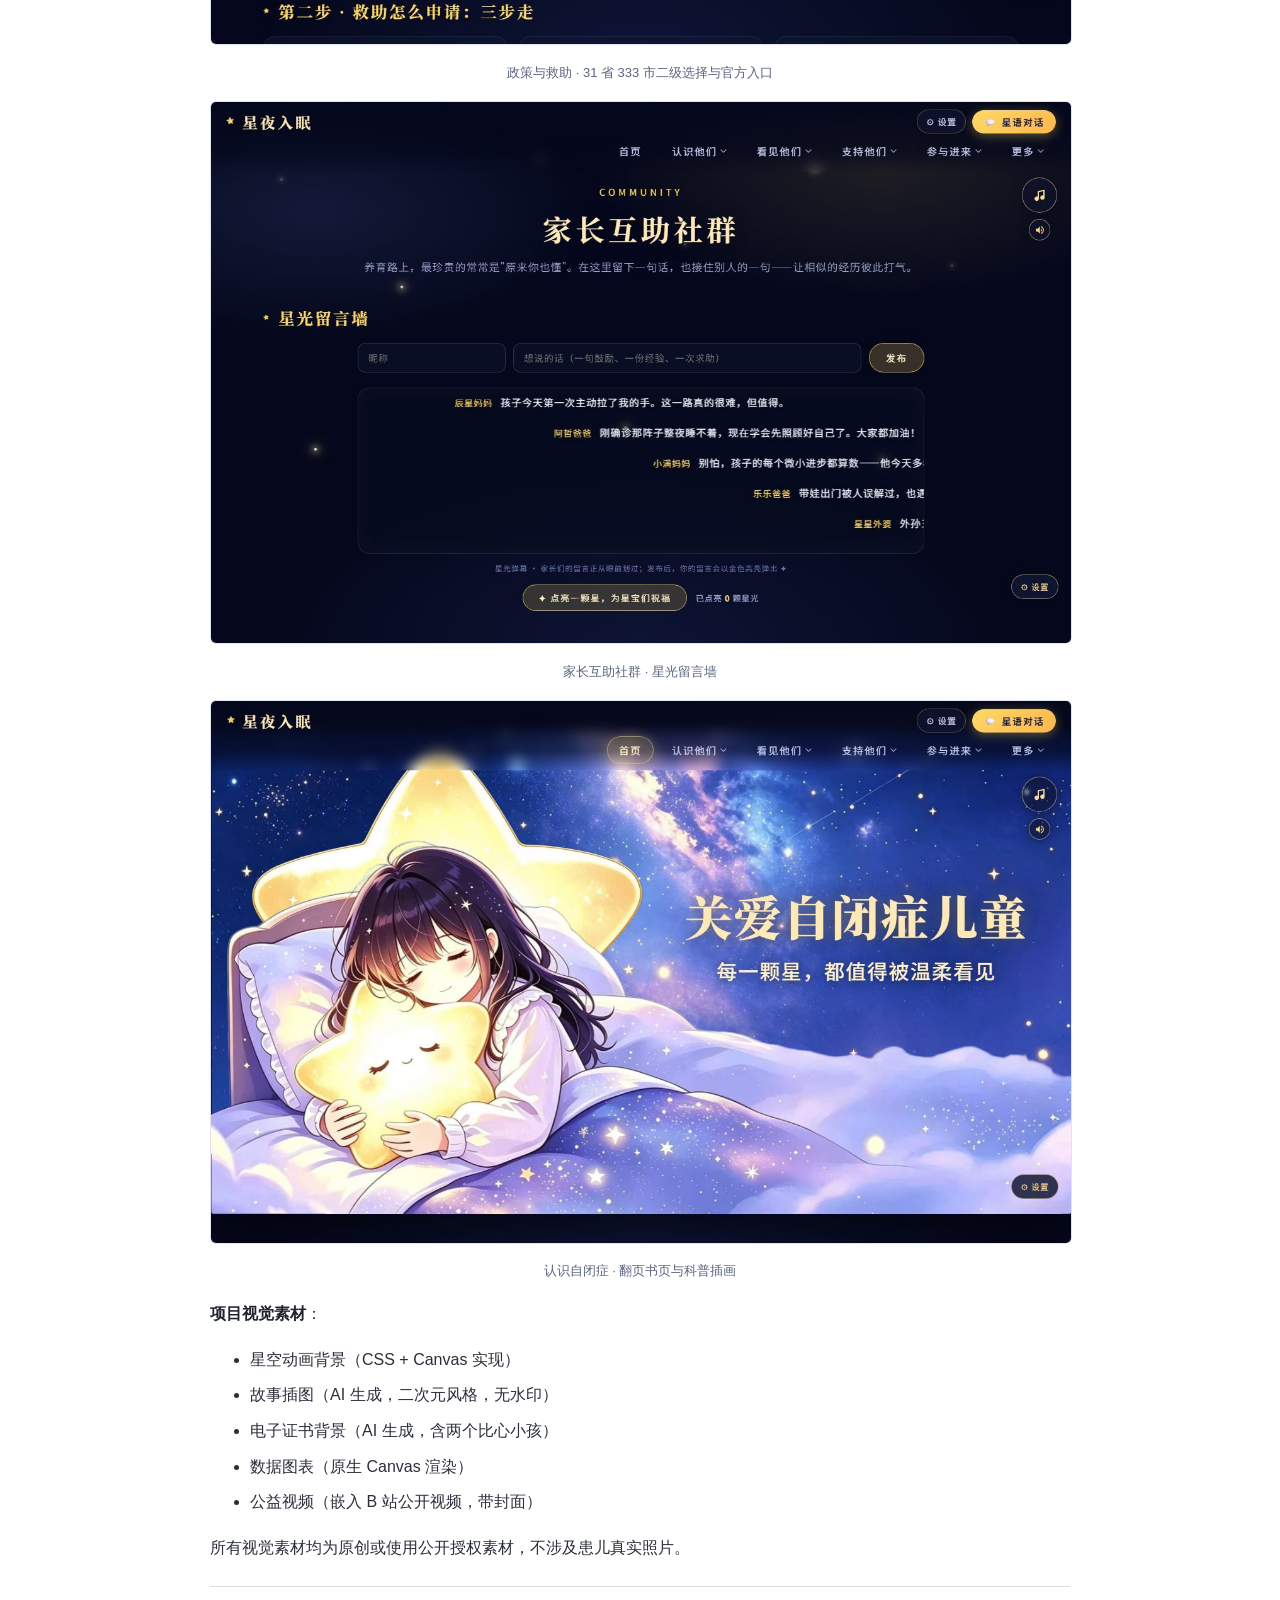
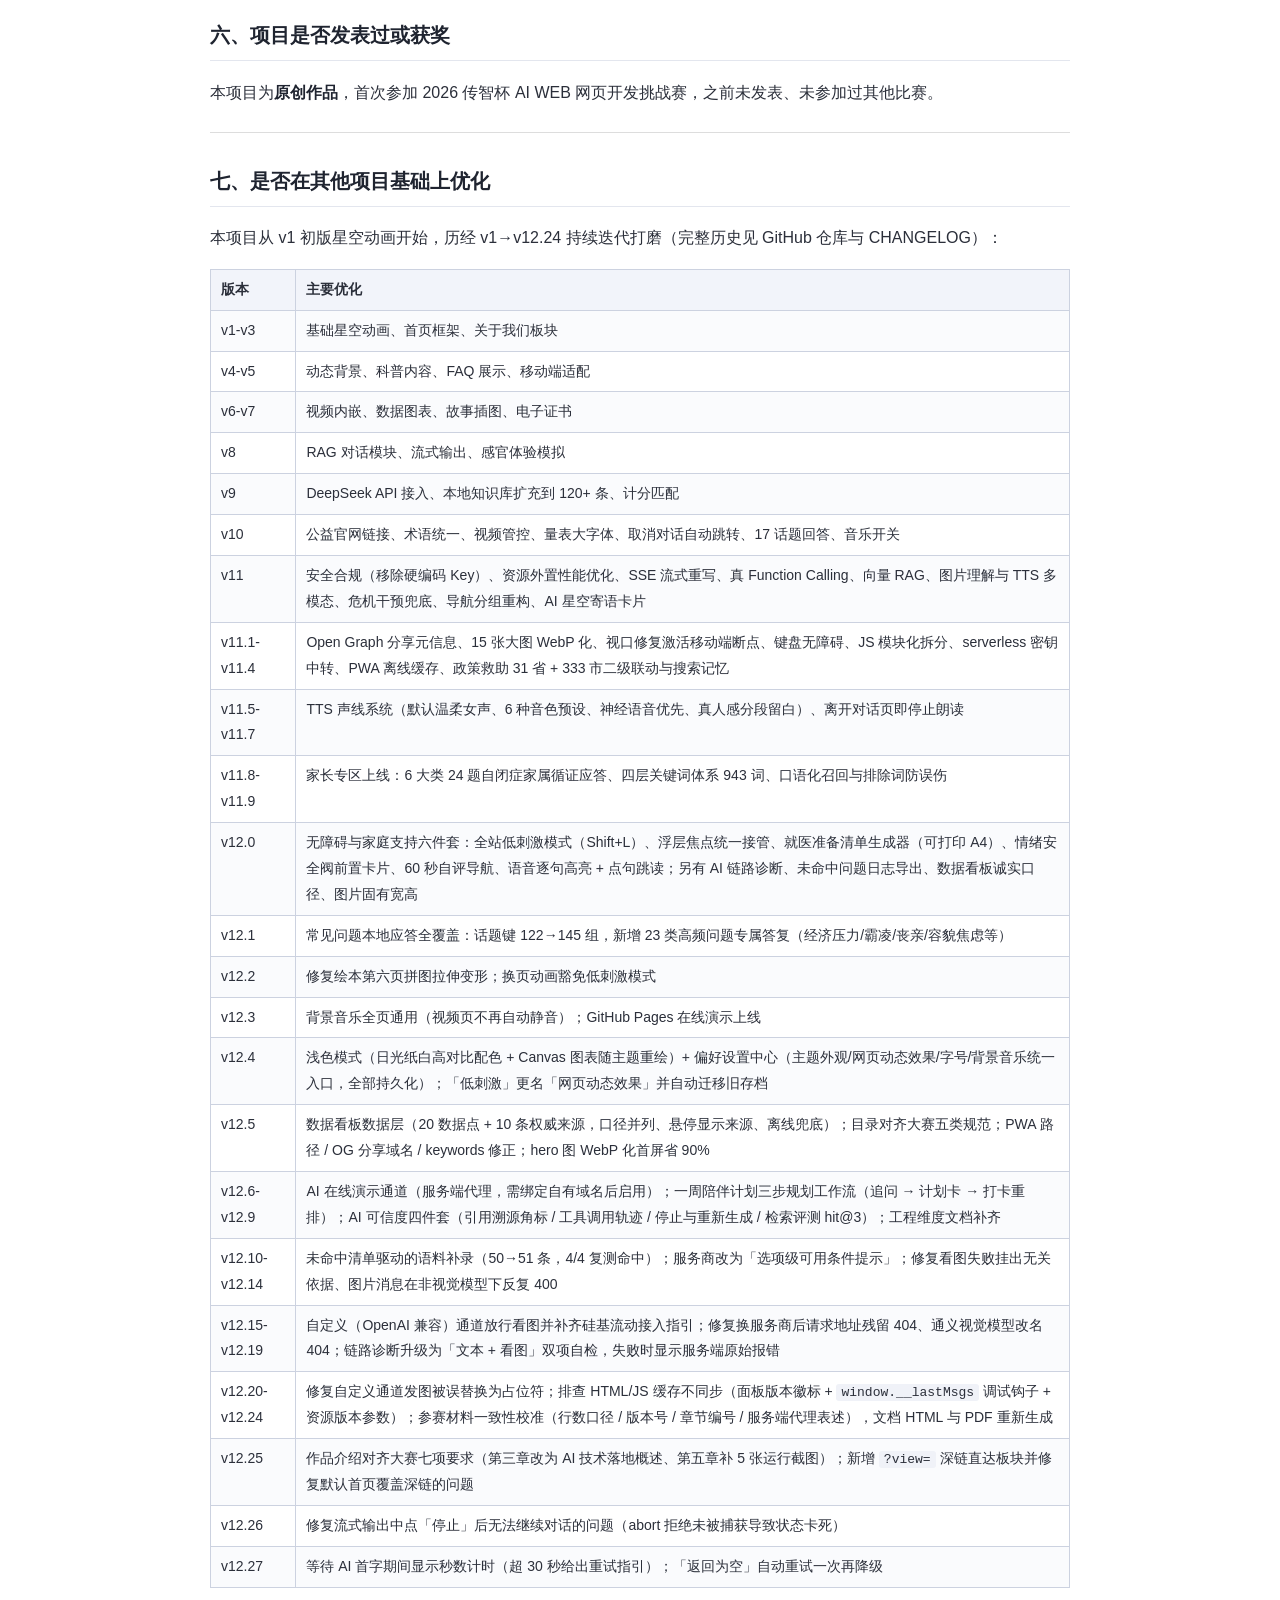
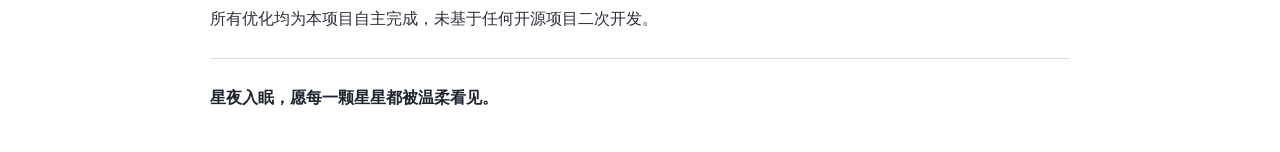
==== commit 36ea3ff0: "feat: v12.27 思考气泡等待秒数计时（30s 给重试指引）+ 空回复自动重试一次" ====
--- a/html/作品介绍文档.html
+++ b/html/作品介绍文档.html
@@ -28,7 +28,7 @@
 </head>
 <body>
 <h1>星夜入眠 · 关爱自闭症儿童公益科普网站 —— 作品介绍文档</h1>
-<p><strong>赛道</strong>：2026 传智杯 AI WEB 网页开发挑战赛<br><strong>方向</strong>：AI 健康与生活服务 · 心理健康对话系统<br><strong>版本</strong>：v12.26（正式参赛版）</p>
+<p><strong>赛道</strong>：2026 传智杯 AI WEB 网页开发挑战赛<br><strong>方向</strong>：AI 健康与生活服务 · 心理健康对话系统<br><strong>版本</strong>：v12.27（正式参赛版）</p>
 <hr>
 <h2>一、项目详情及使用方式</h2>
 <h3>1.1 项目背景</h3>
@@ -120,6 +120,7 @@
 <tr><td>v12.20-v12.24</td><td>修复自定义通道发图被误替换为占位符；排查 HTML/JS 缓存不同步（面板版本徽标 + <code>window.__lastMsgs</code> 调试钩子 + 资源版本参数）；参赛材料一致性校准（行数口径 / 版本号 / 章节编号 / 服务端代理表述），文档 HTML 与 PDF 重新生成</td></tr>
 <tr><td>v12.25</td><td>作品介绍对齐大赛七项要求（第三章改为 AI 技术落地概述、第五章补 5 张运行截图）；新增 <code>?view=</code> 深链直达板块并修复默认首页覆盖深链的问题</td></tr>
 <tr><td>v12.26</td><td>修复流式输出中点「停止」后无法继续对话的问题（abort 拒绝未被捕获导致状态卡死）</td></tr>
+<tr><td>v12.27</td><td>等待 AI 首字期间显示秒数计时（超 30 秒给出重试指引）；「返回为空」自动重试一次再降级</td></tr>
 </table>
 <p>所有优化均为本项目自主完成，未基于任何开源项目二次开发。</p>
 <hr>
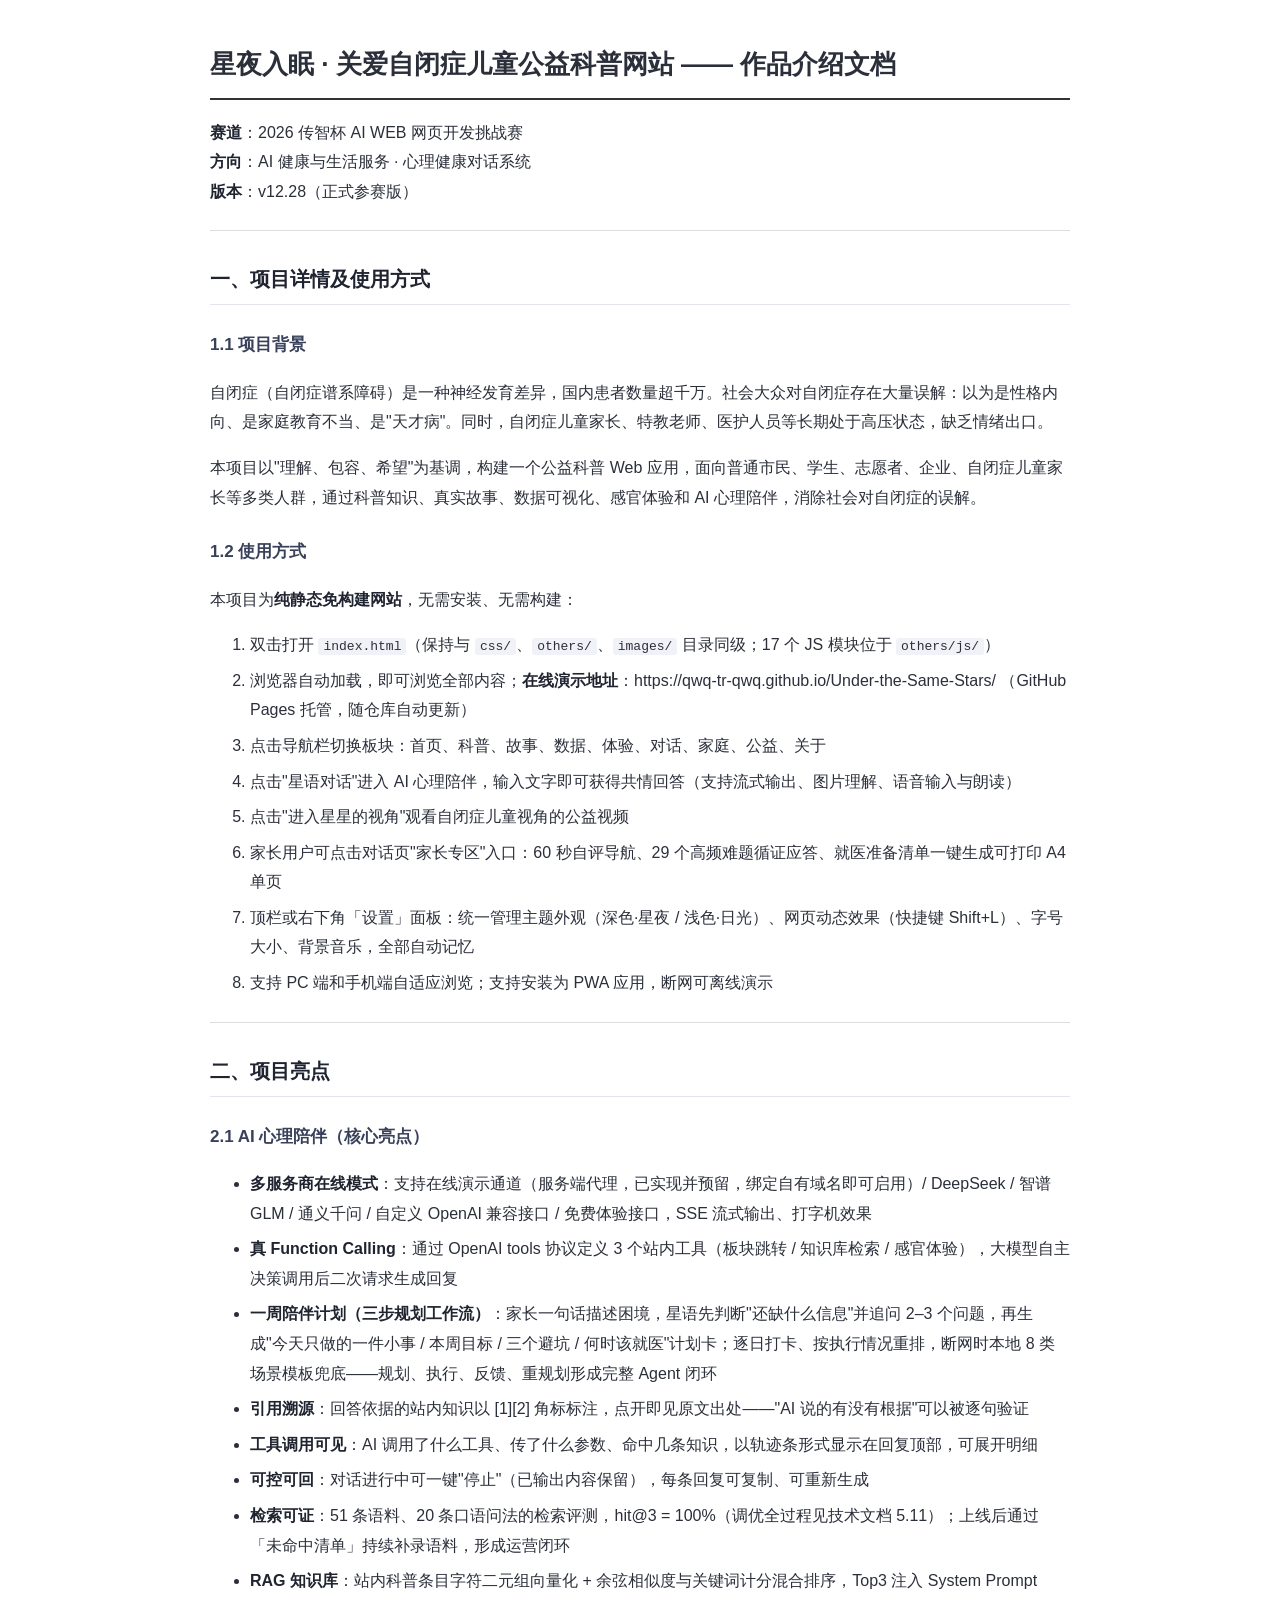
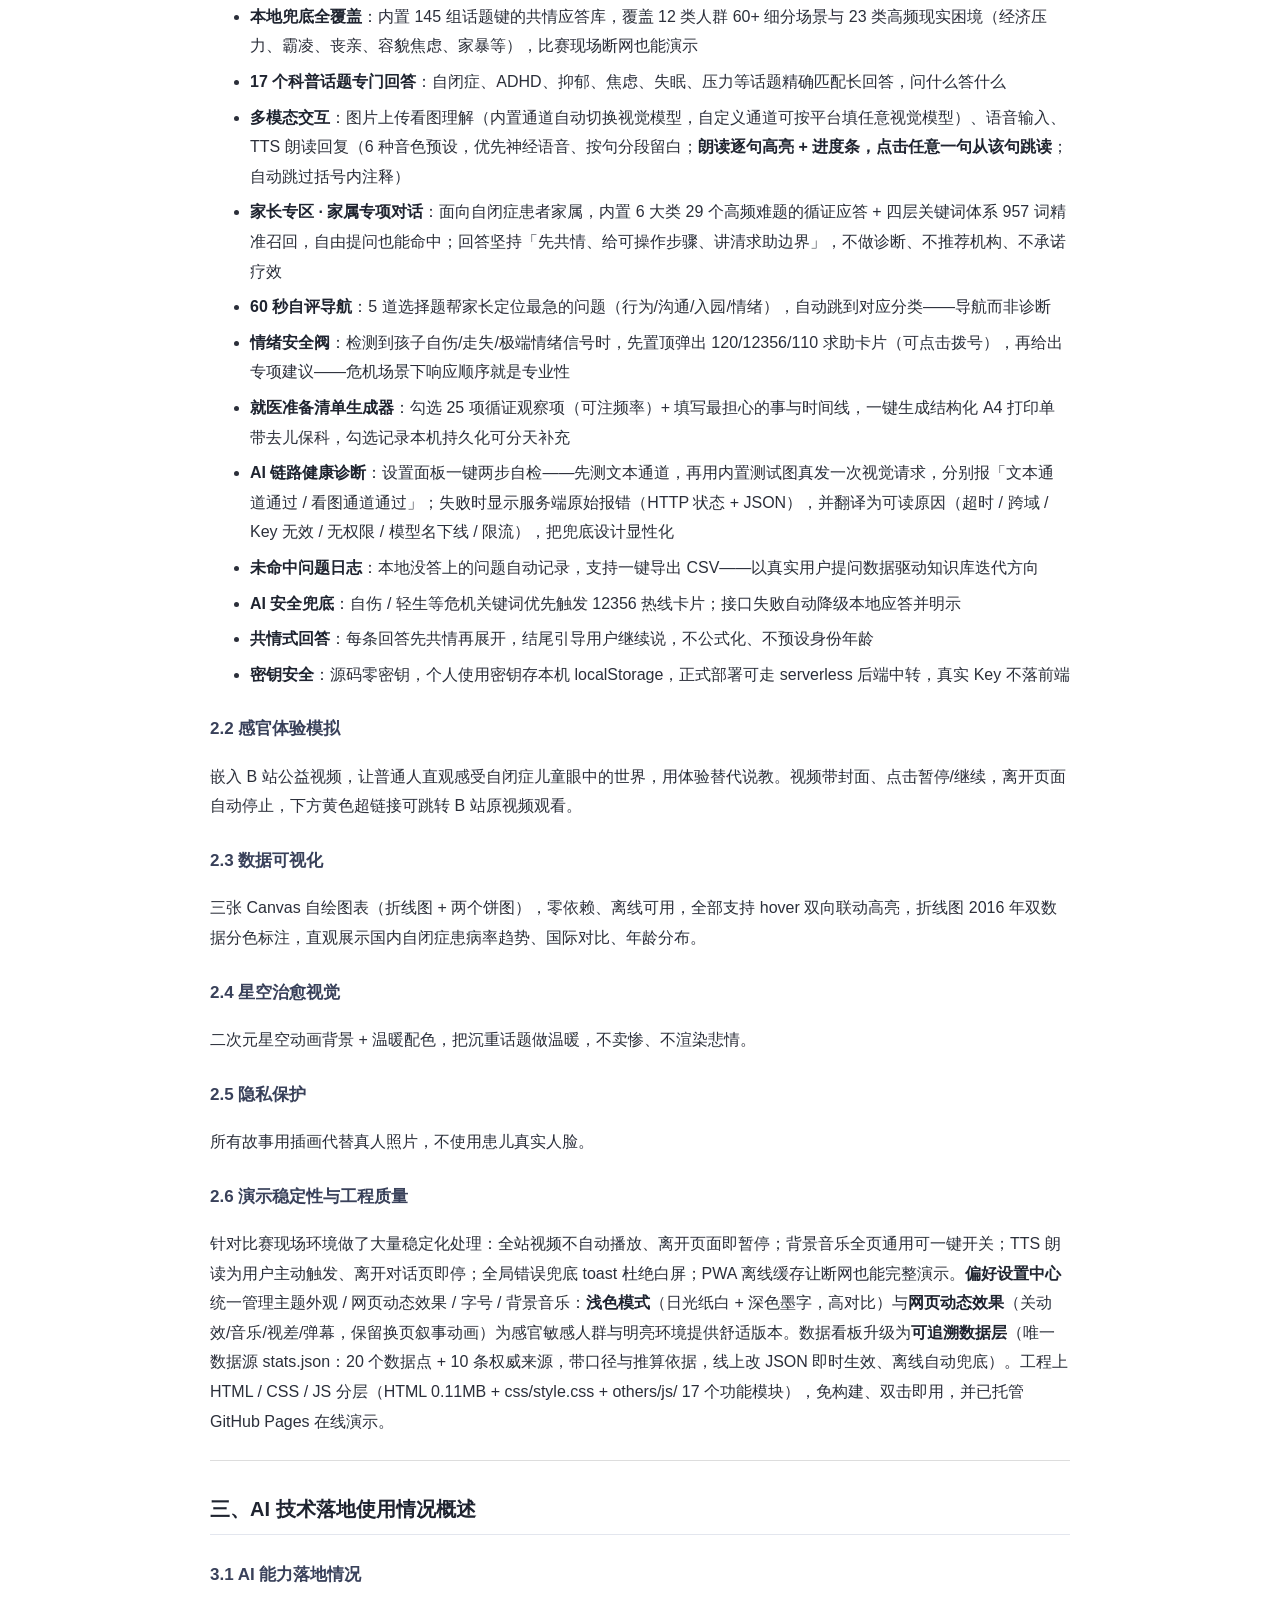
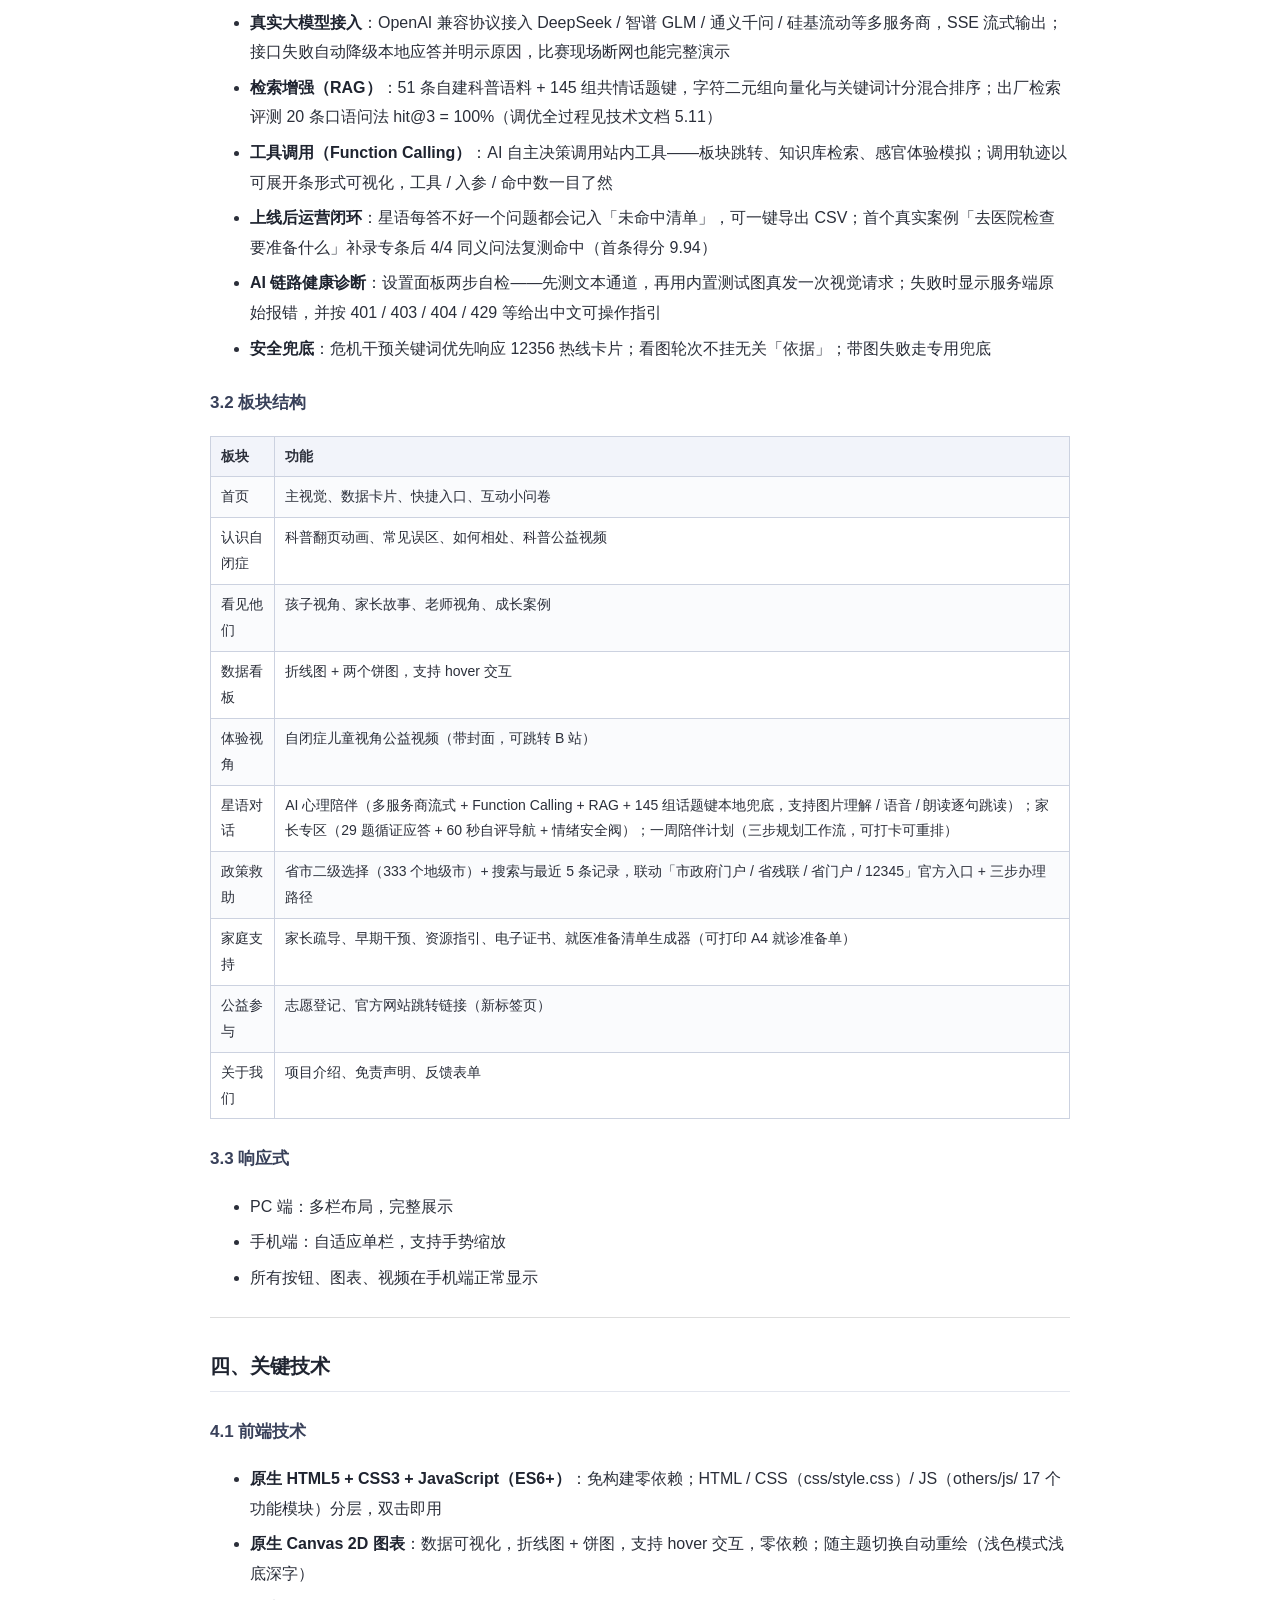
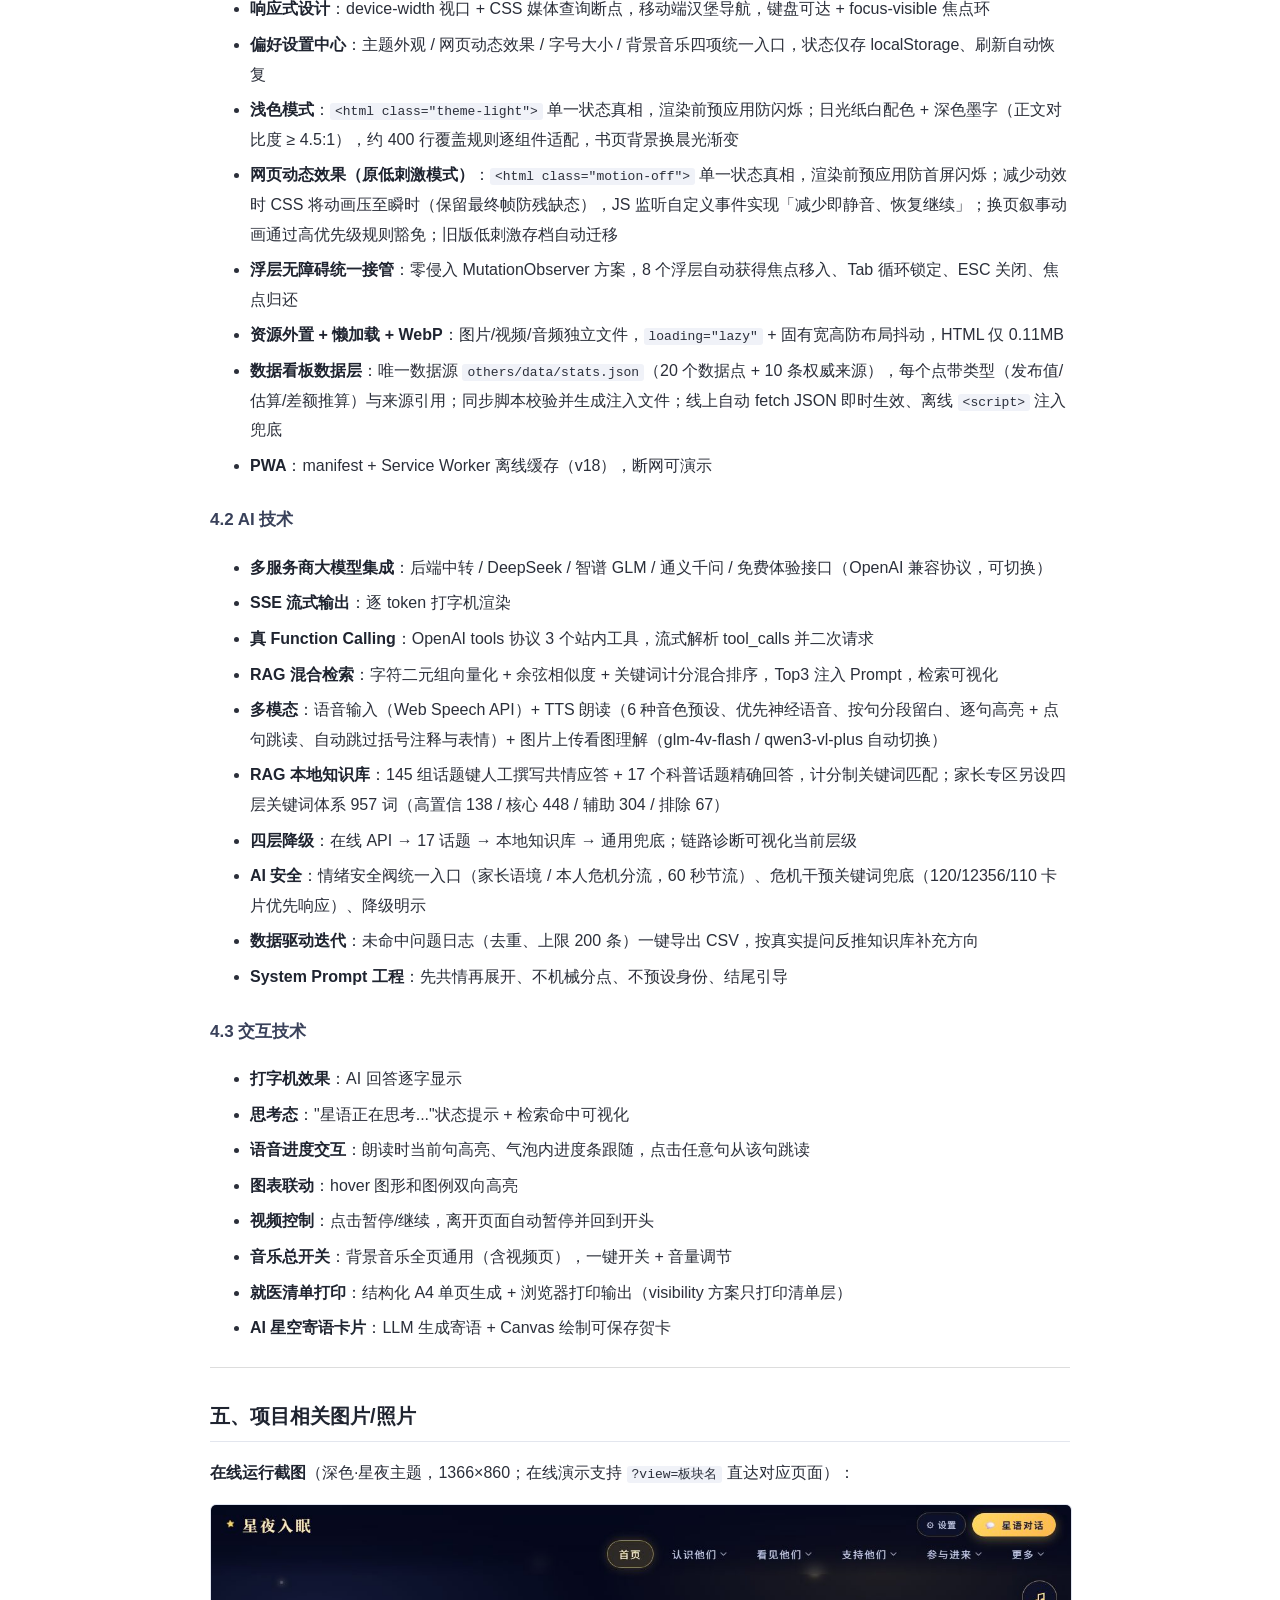
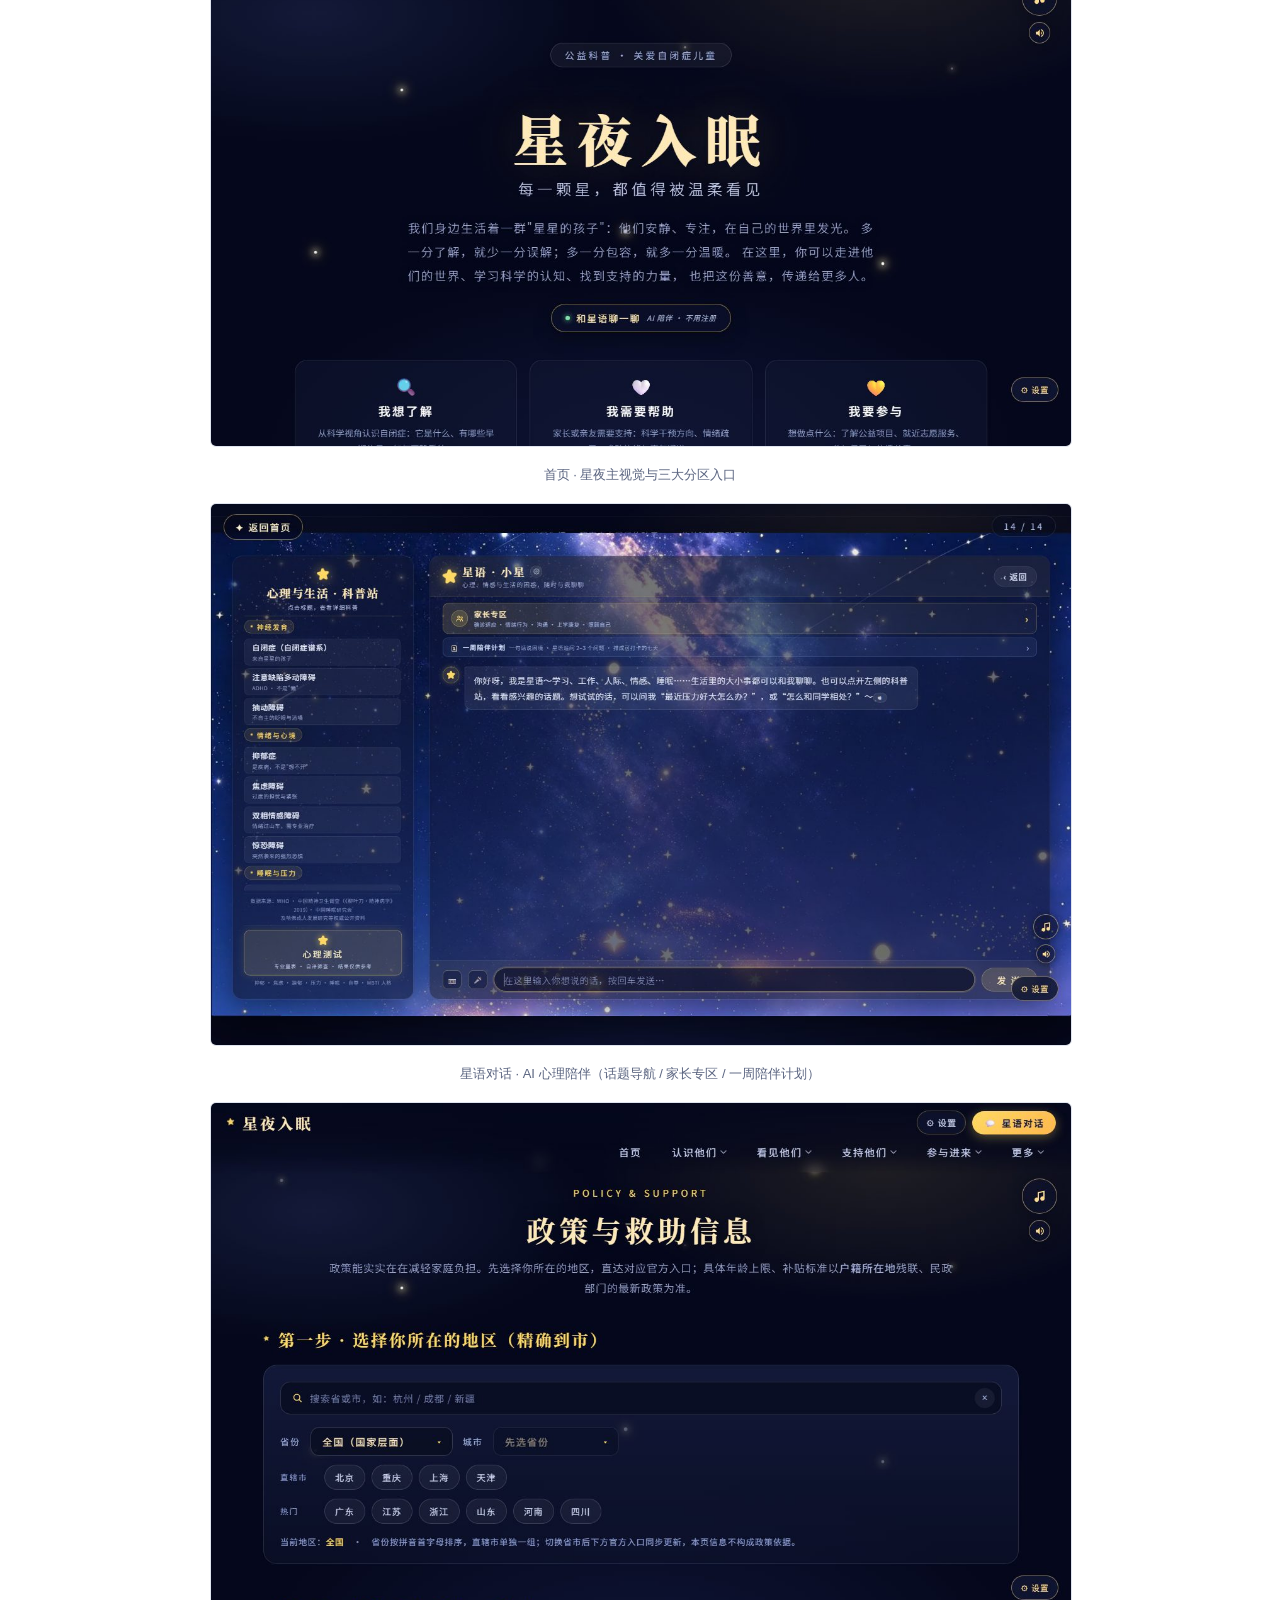
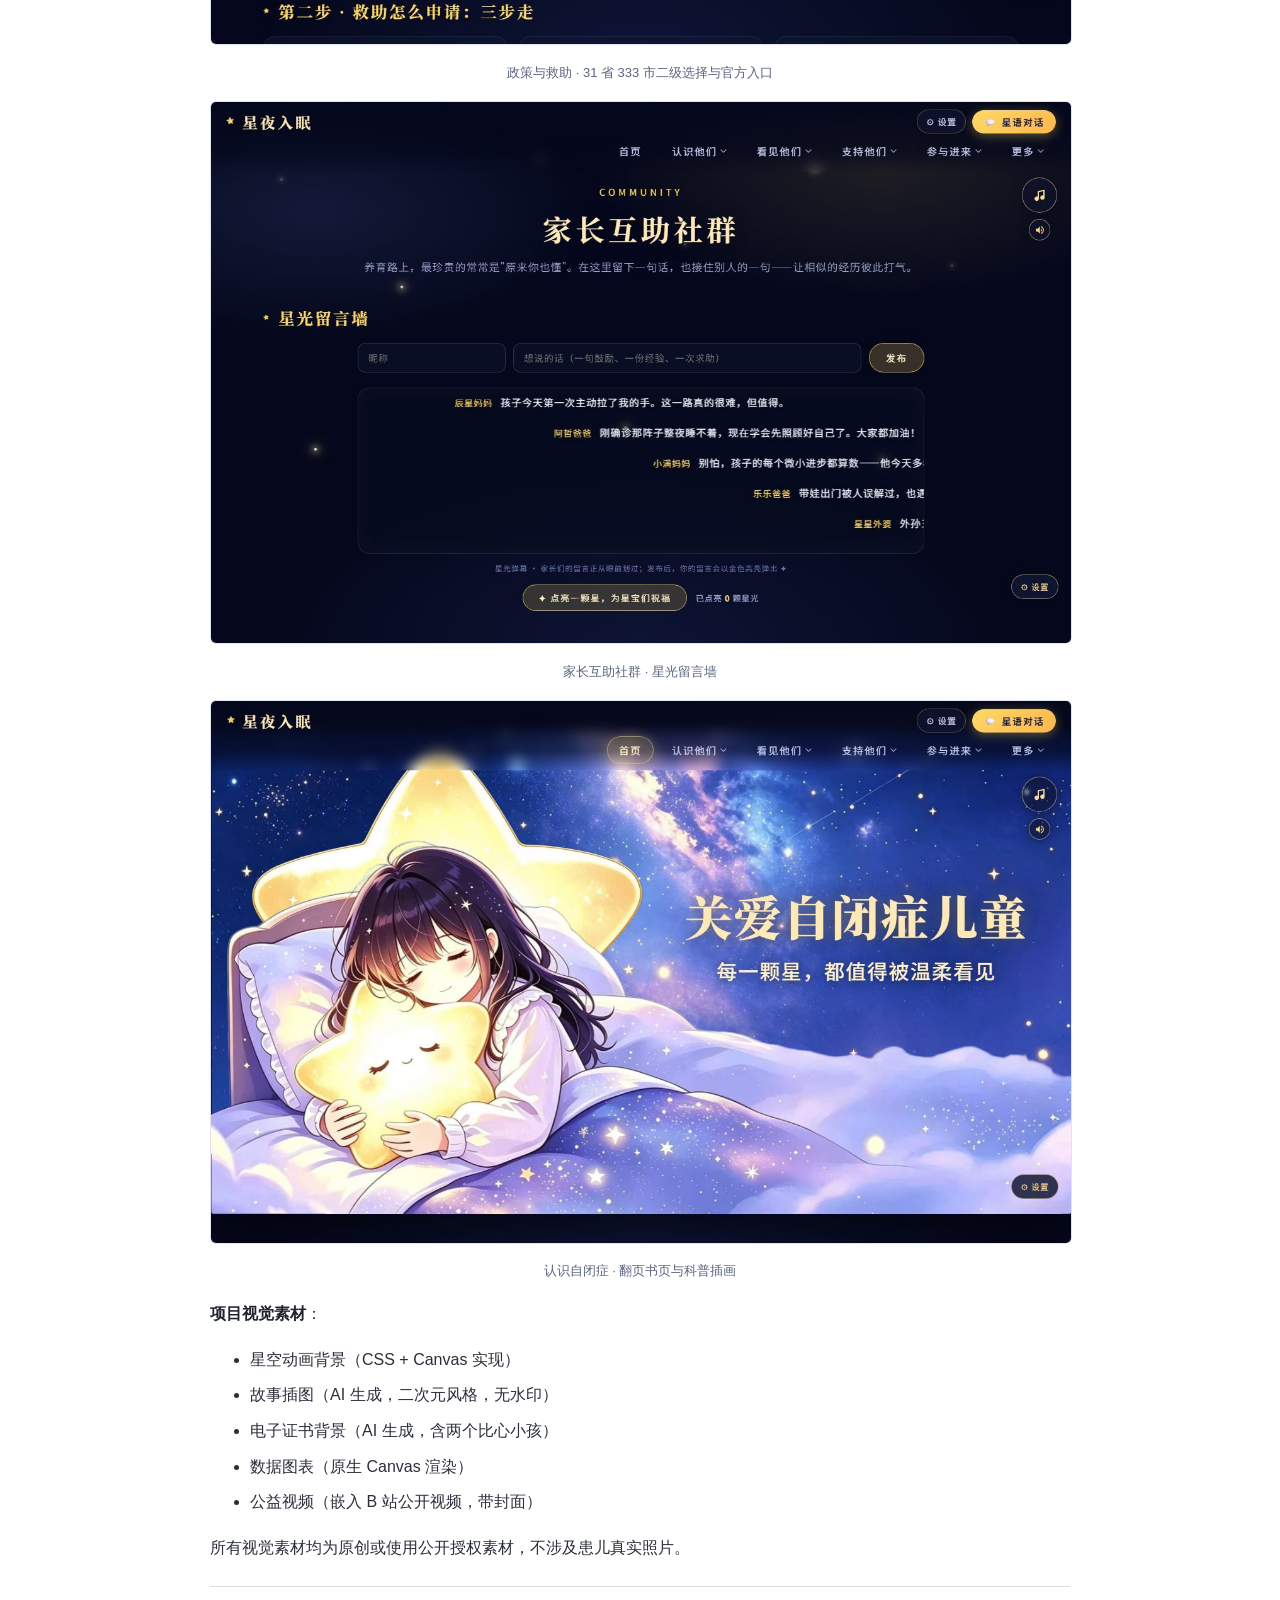
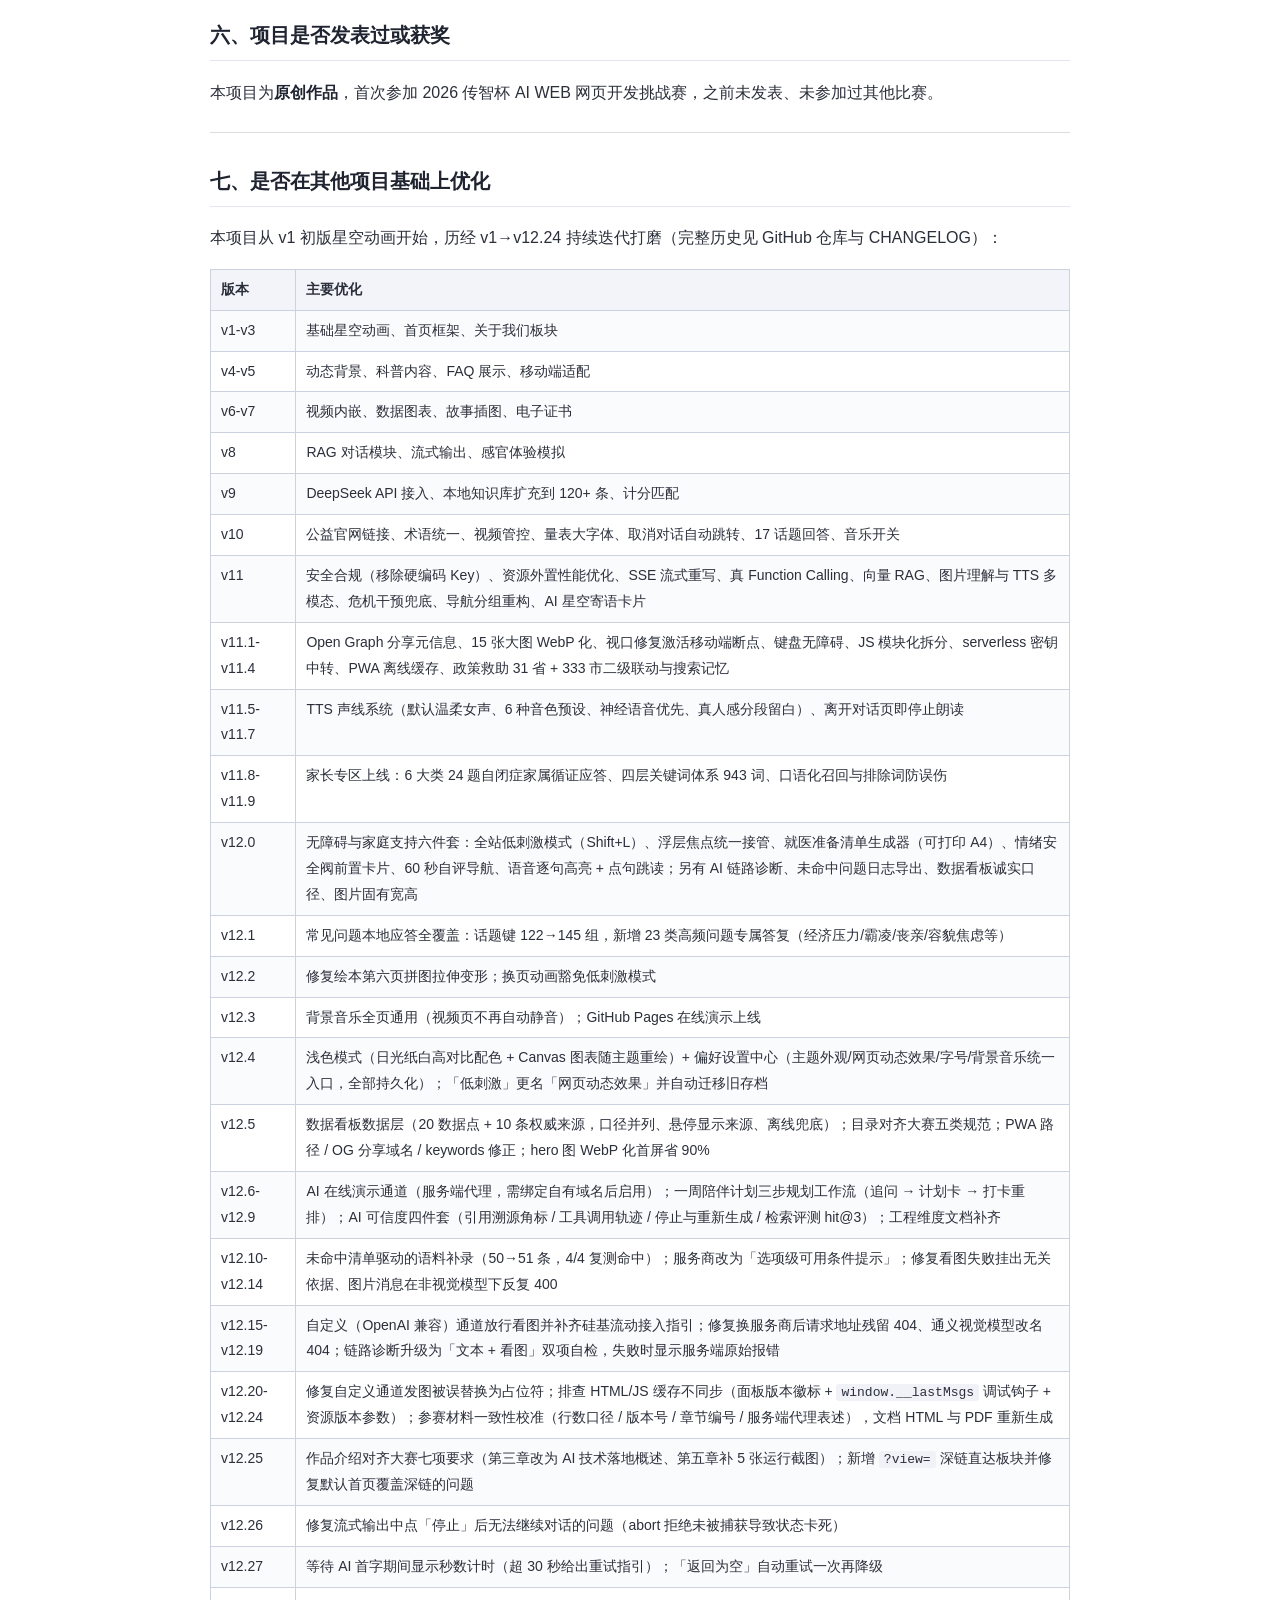
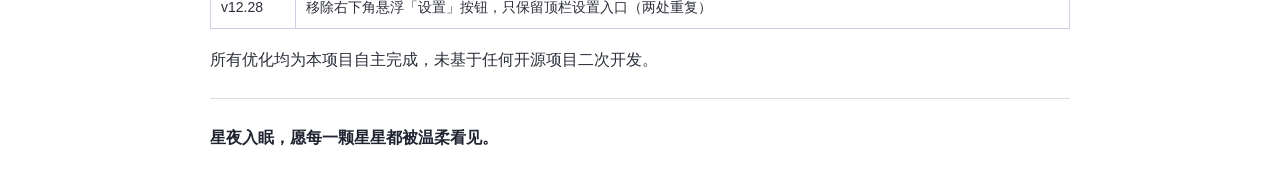
==== commit c3042a2f: "ui: v12.28 移除右下角悬浮设置按钮，只保留顶栏设置入口（清理 ⚙ 缺字形）" ====
--- a/html/作品介绍文档.html
+++ b/html/作品介绍文档.html
@@ -28,7 +28,7 @@
 </head>
 <body>
 <h1>星夜入眠 · 关爱自闭症儿童公益科普网站 —— 作品介绍文档</h1>
-<p><strong>赛道</strong>：2026 传智杯 AI WEB 网页开发挑战赛<br><strong>方向</strong>：AI 健康与生活服务 · 心理健康对话系统<br><strong>版本</strong>：v12.27（正式参赛版）</p>
+<p><strong>赛道</strong>：2026 传智杯 AI WEB 网页开发挑战赛<br><strong>方向</strong>：AI 健康与生活服务 · 心理健康对话系统<br><strong>版本</strong>：v12.28（正式参赛版）</p>
 <hr>
 <h2>一、项目详情及使用方式</h2>
 <h3>1.1 项目背景</h3>
@@ -121,6 +121,7 @@
 <tr><td>v12.25</td><td>作品介绍对齐大赛七项要求（第三章改为 AI 技术落地概述、第五章补 5 张运行截图）；新增 <code>?view=</code> 深链直达板块并修复默认首页覆盖深链的问题</td></tr>
 <tr><td>v12.26</td><td>修复流式输出中点「停止」后无法继续对话的问题（abort 拒绝未被捕获导致状态卡死）</td></tr>
 <tr><td>v12.27</td><td>等待 AI 首字期间显示秒数计时（超 30 秒给出重试指引）；「返回为空」自动重试一次再降级</td></tr>
+<tr><td>v12.28</td><td>移除右下角悬浮「设置」按钮，只保留顶栏设置入口（两处重复）</td></tr>
 </table>
 <p>所有优化均为本项目自主完成，未基于任何开源项目二次开发。</p>
 <hr>
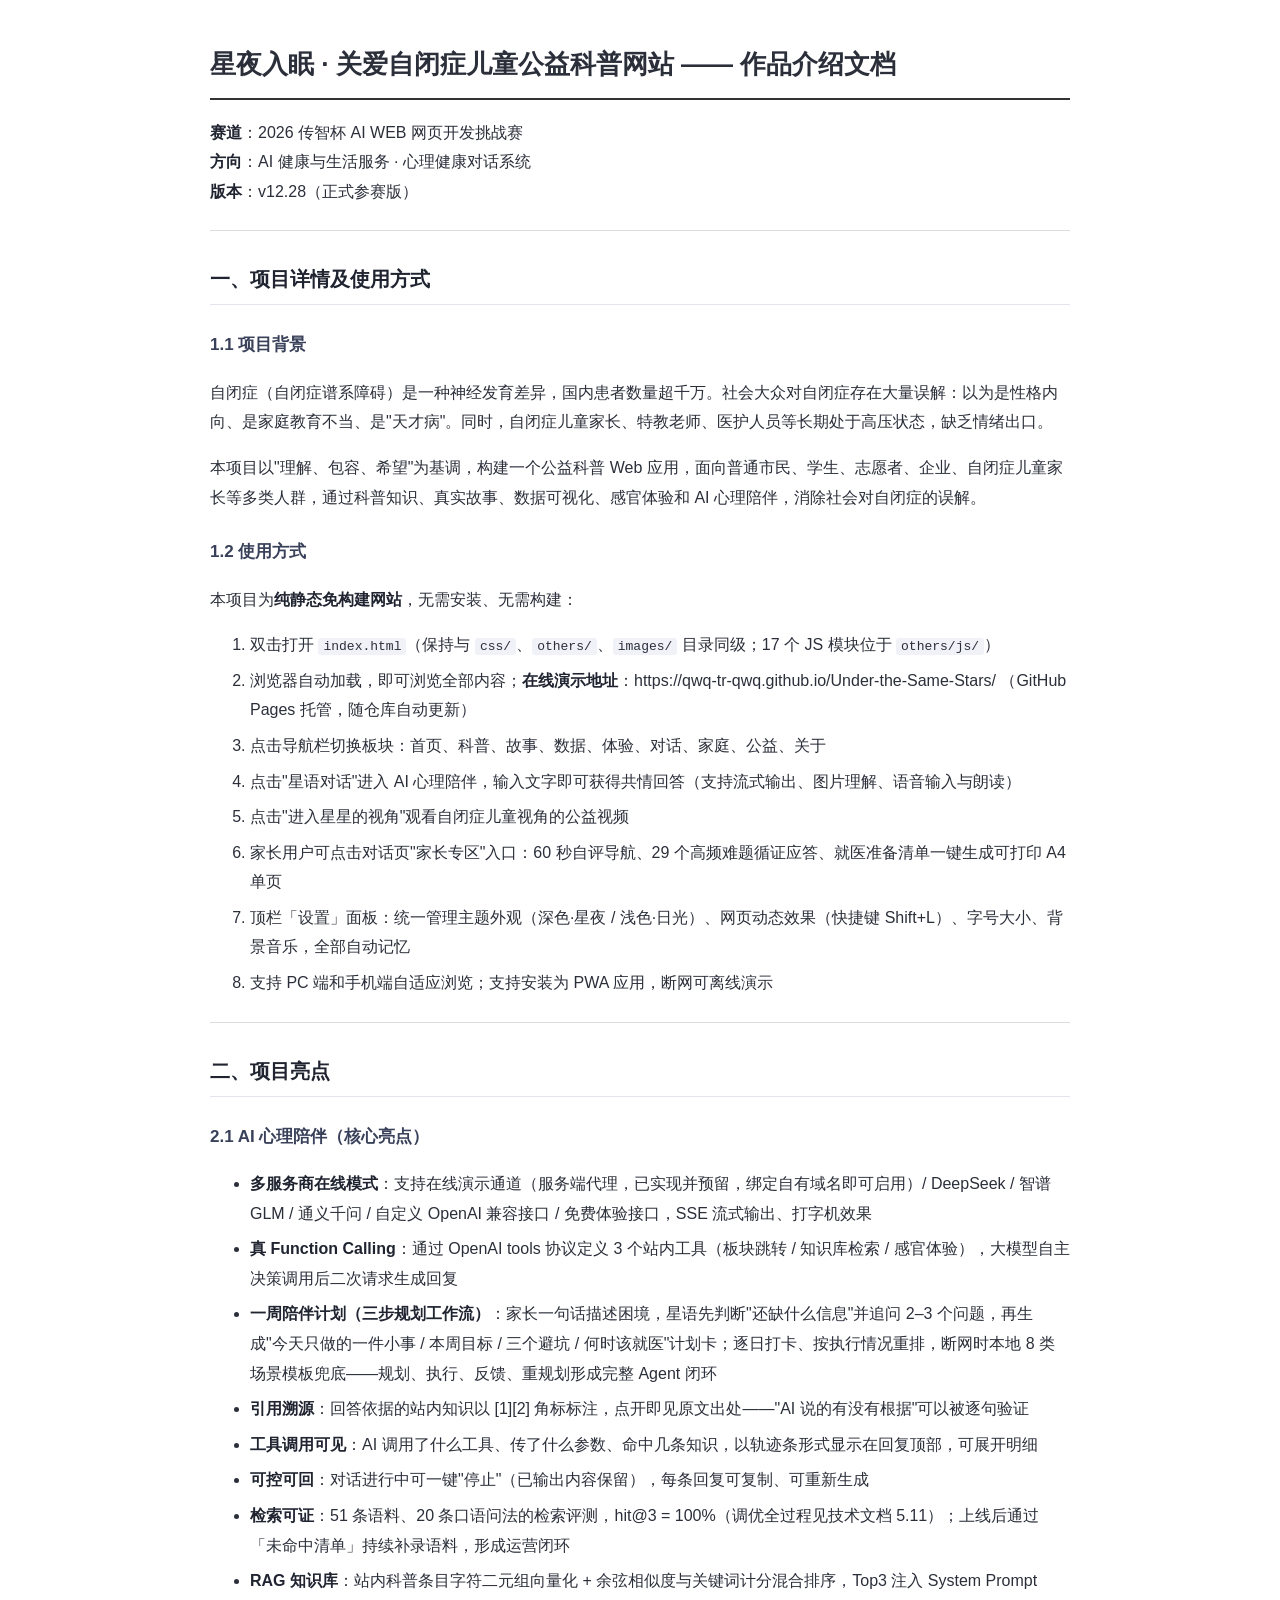
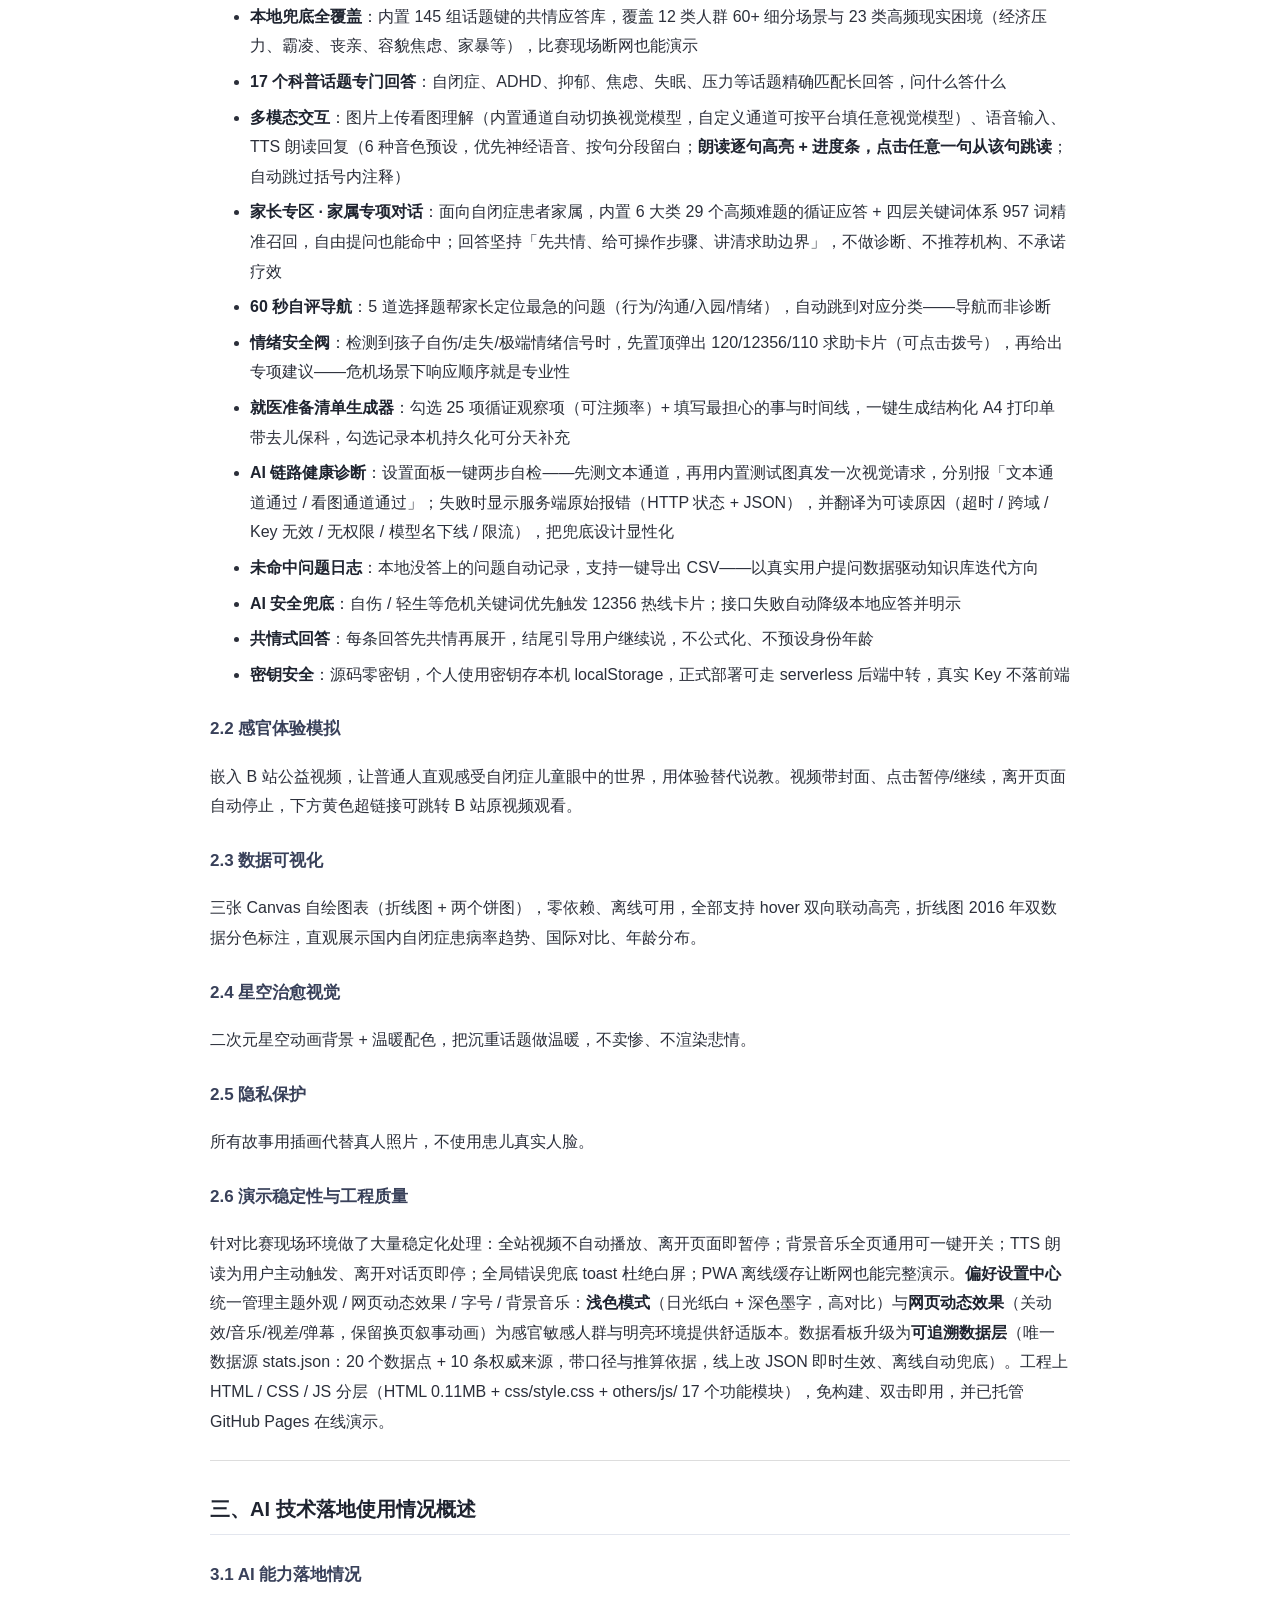
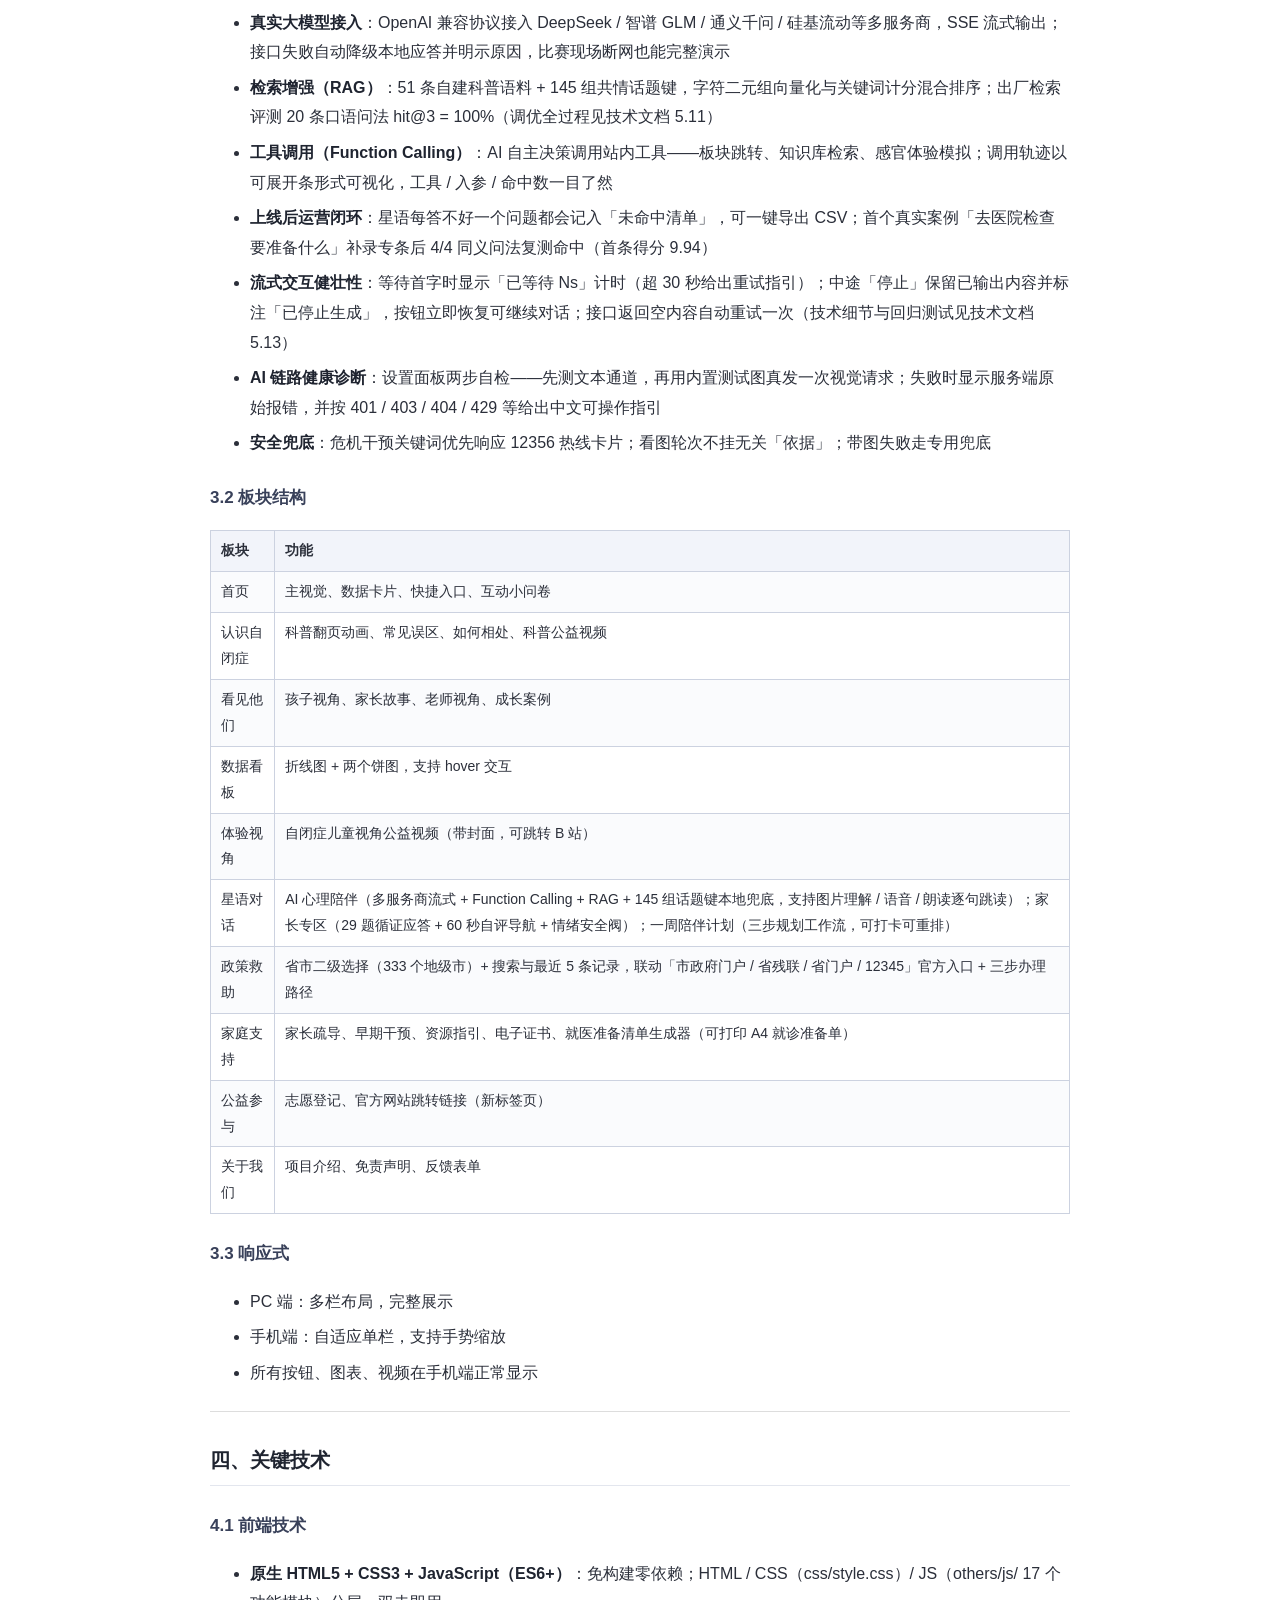
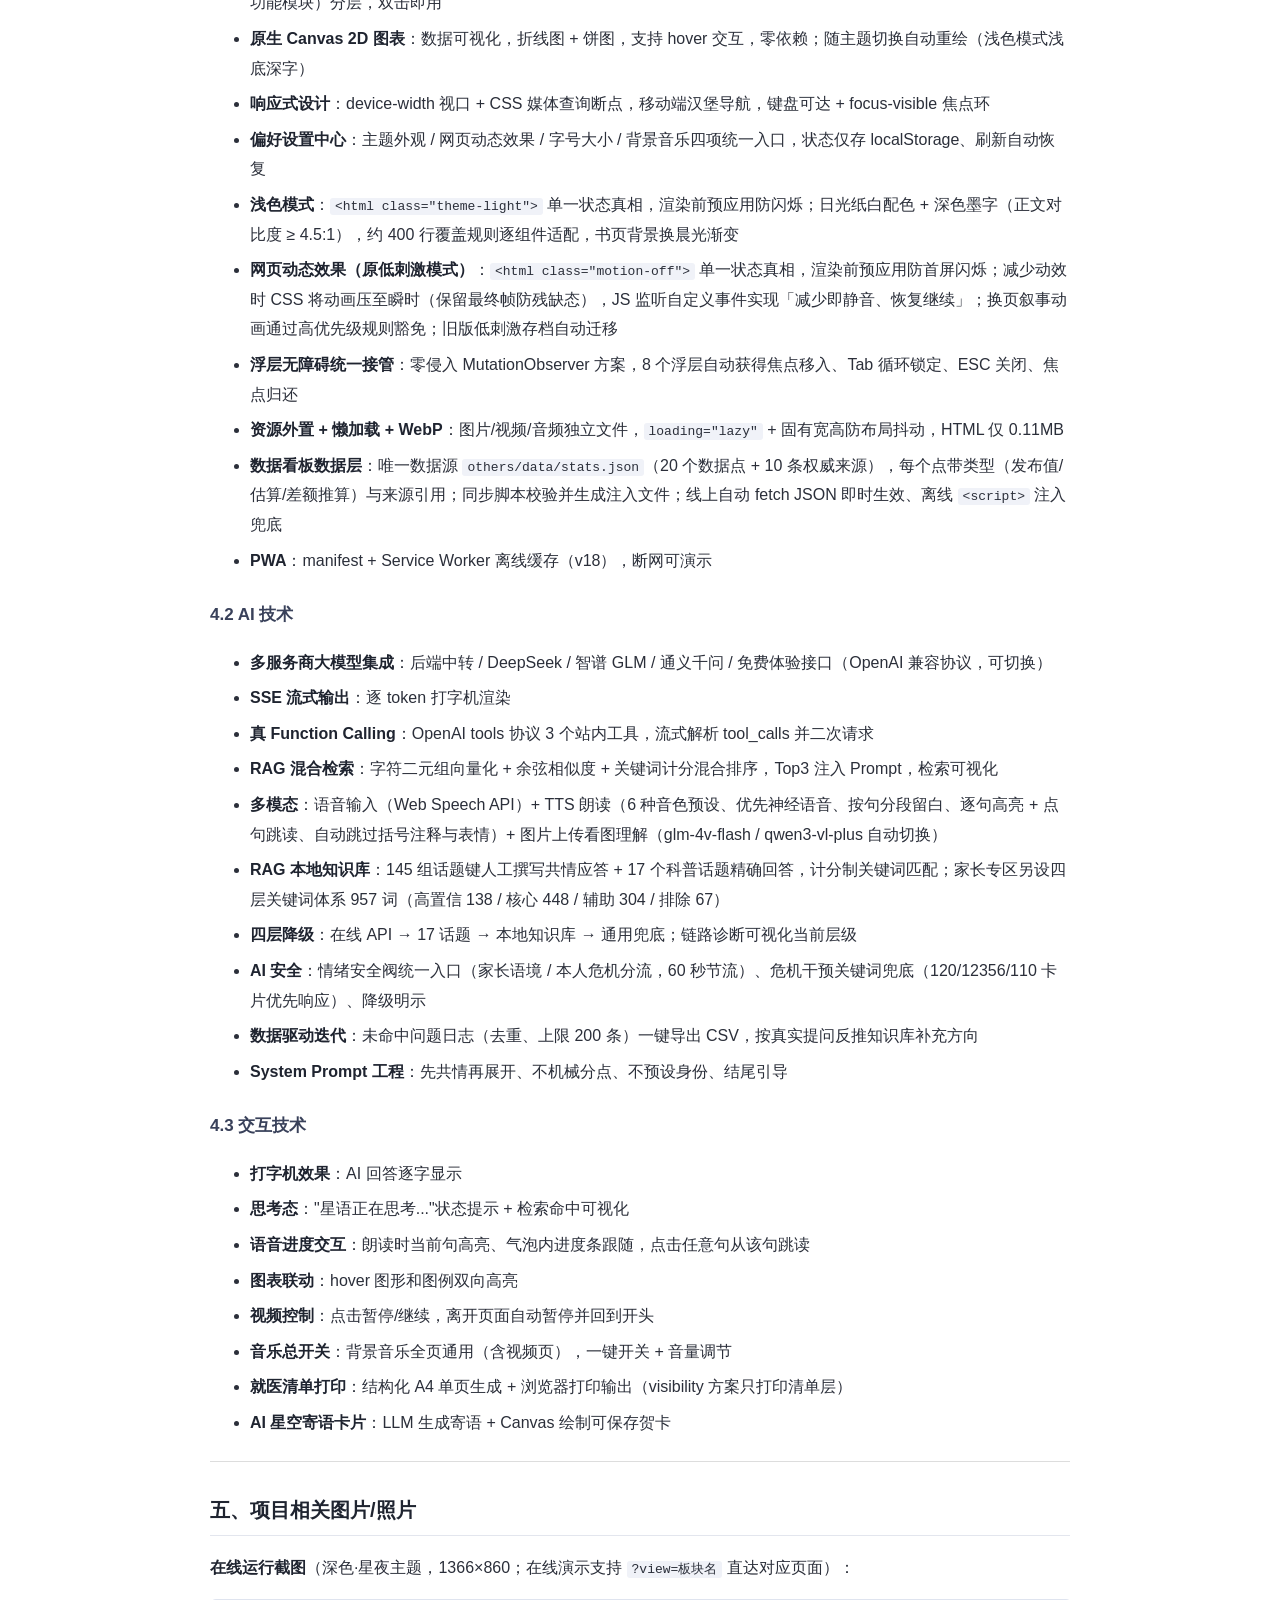
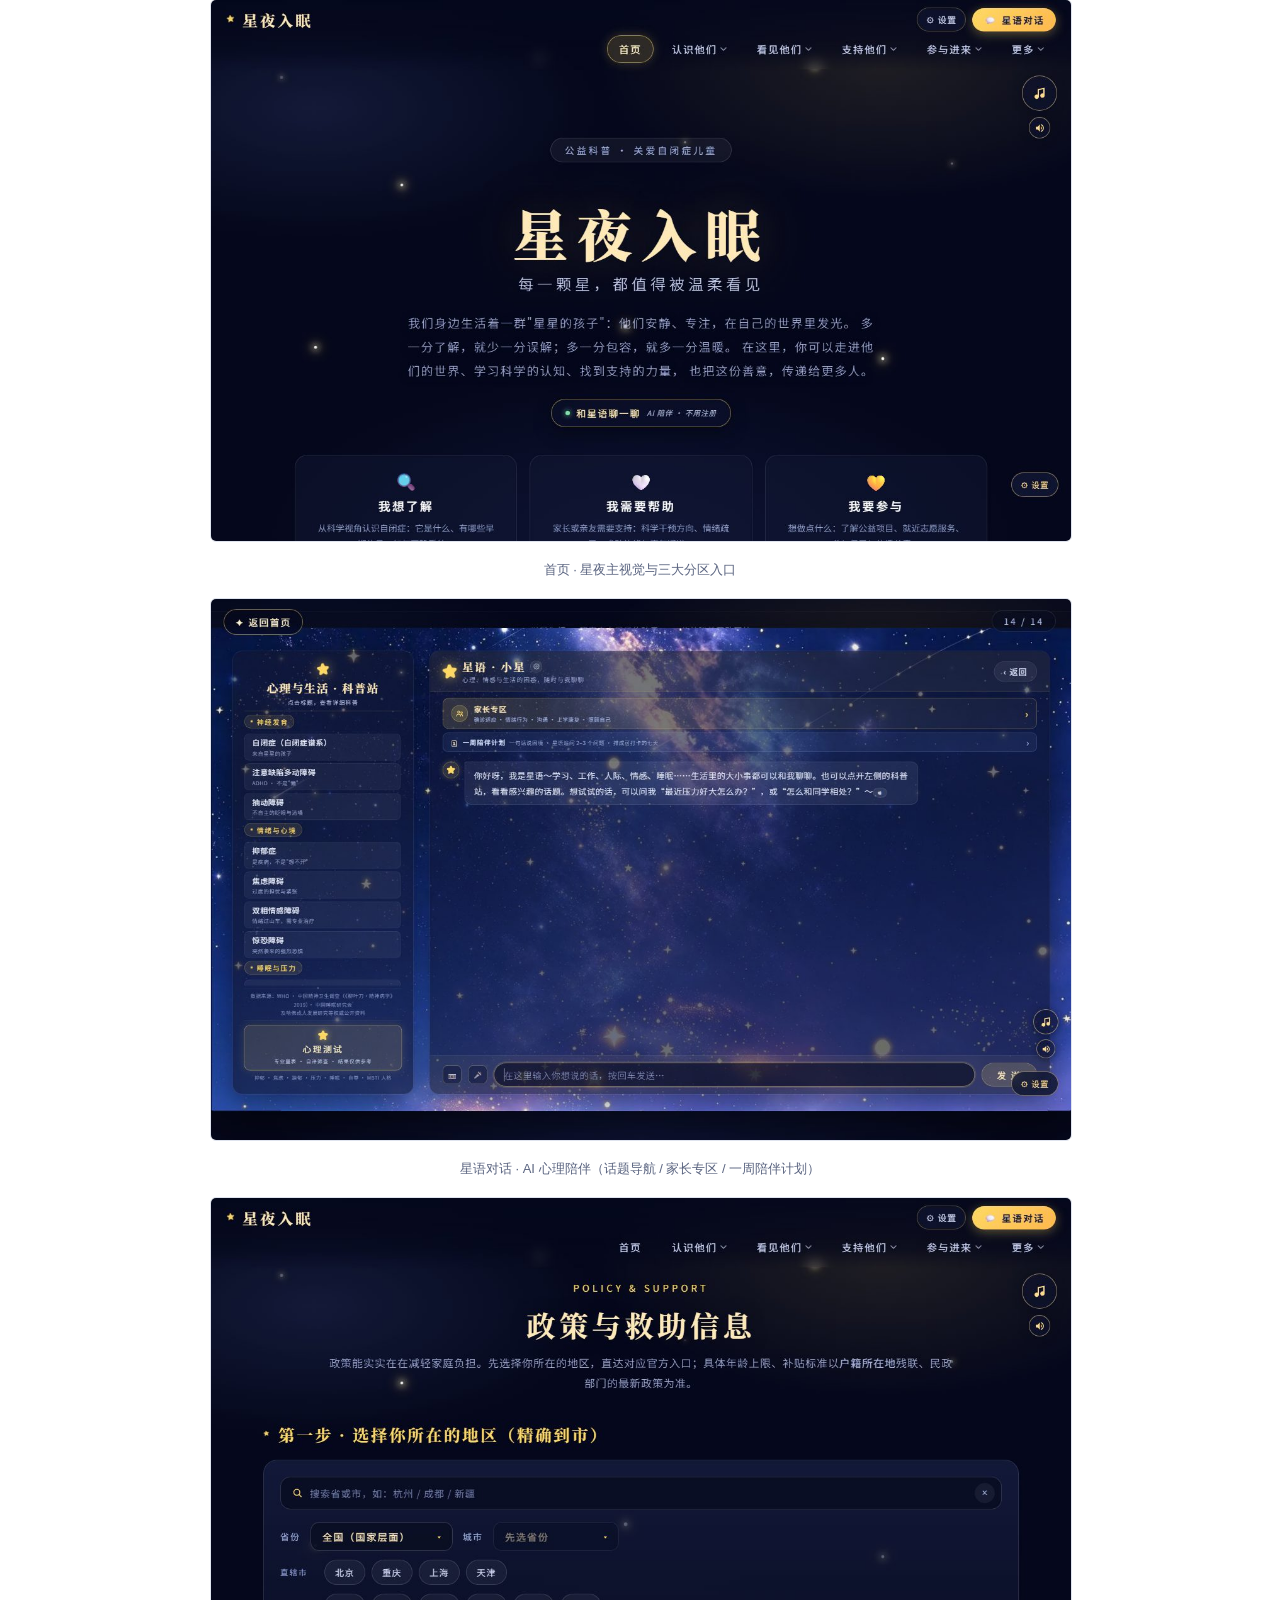
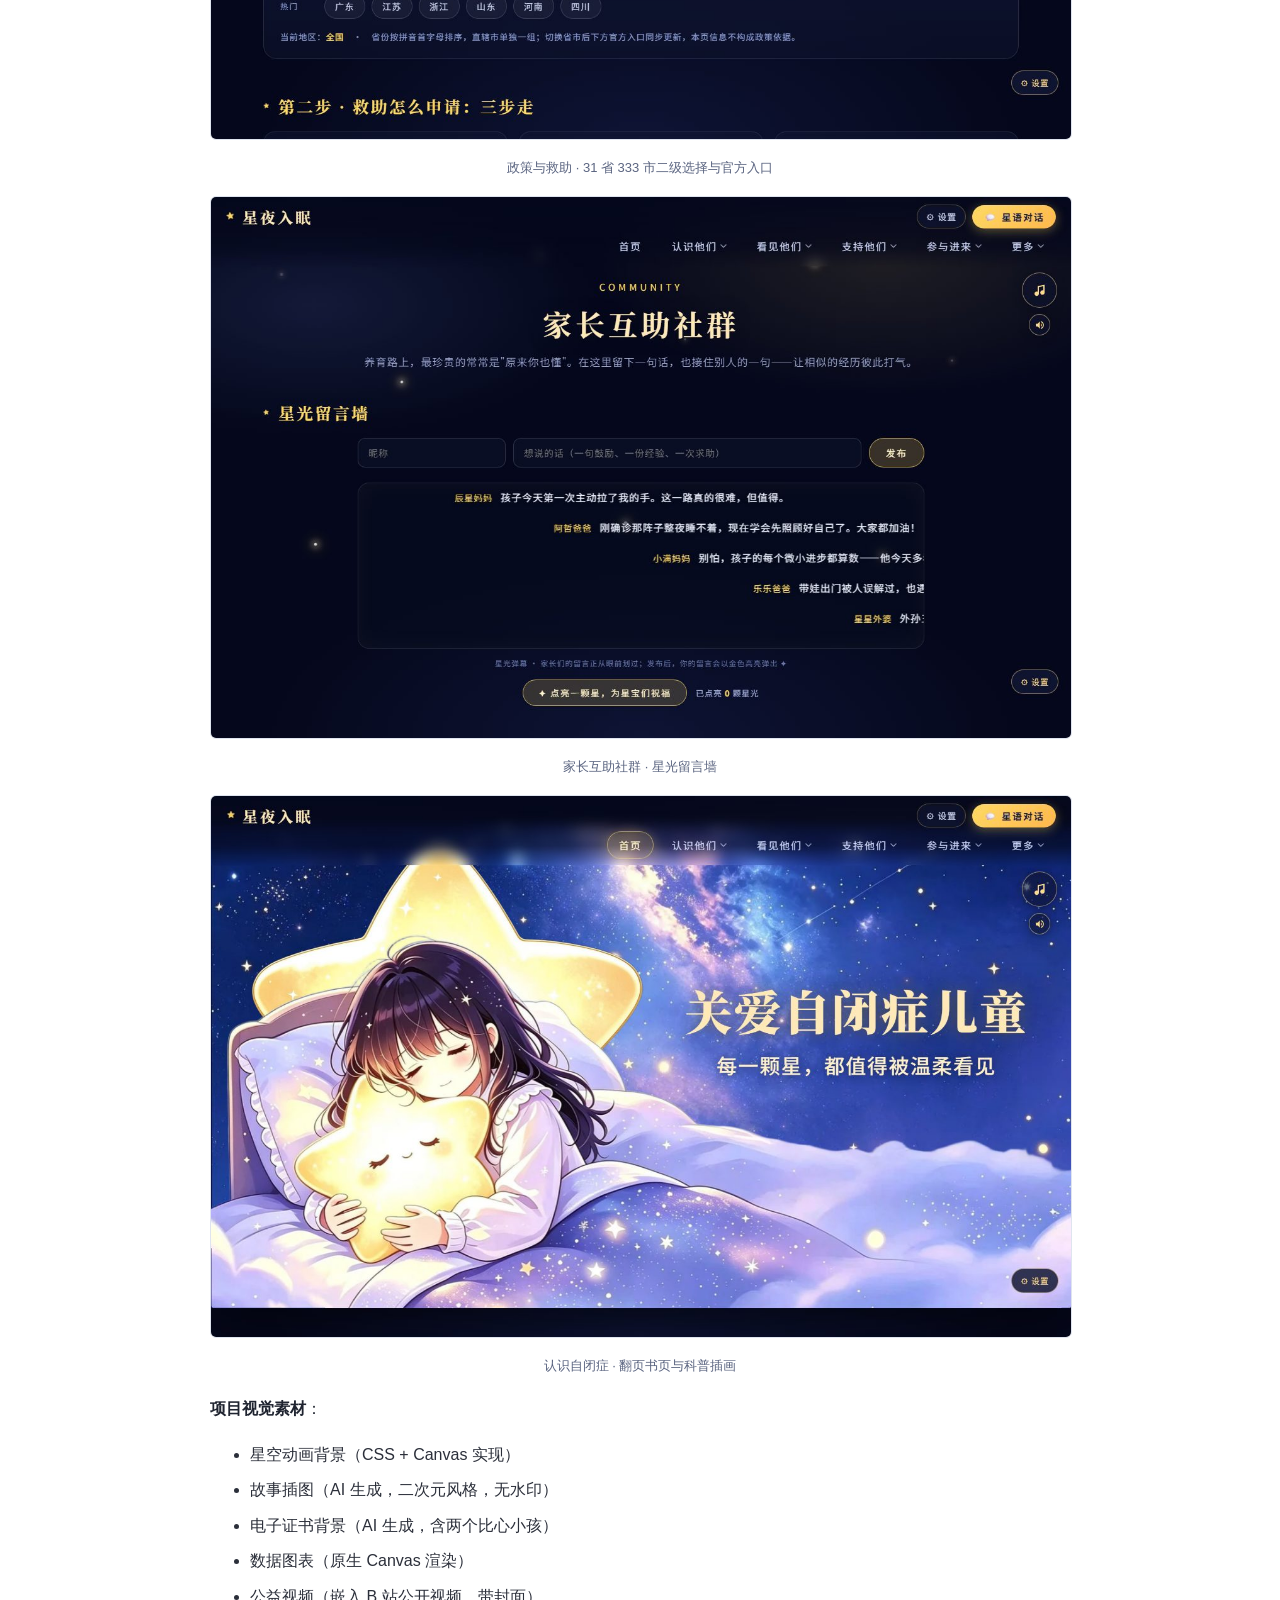
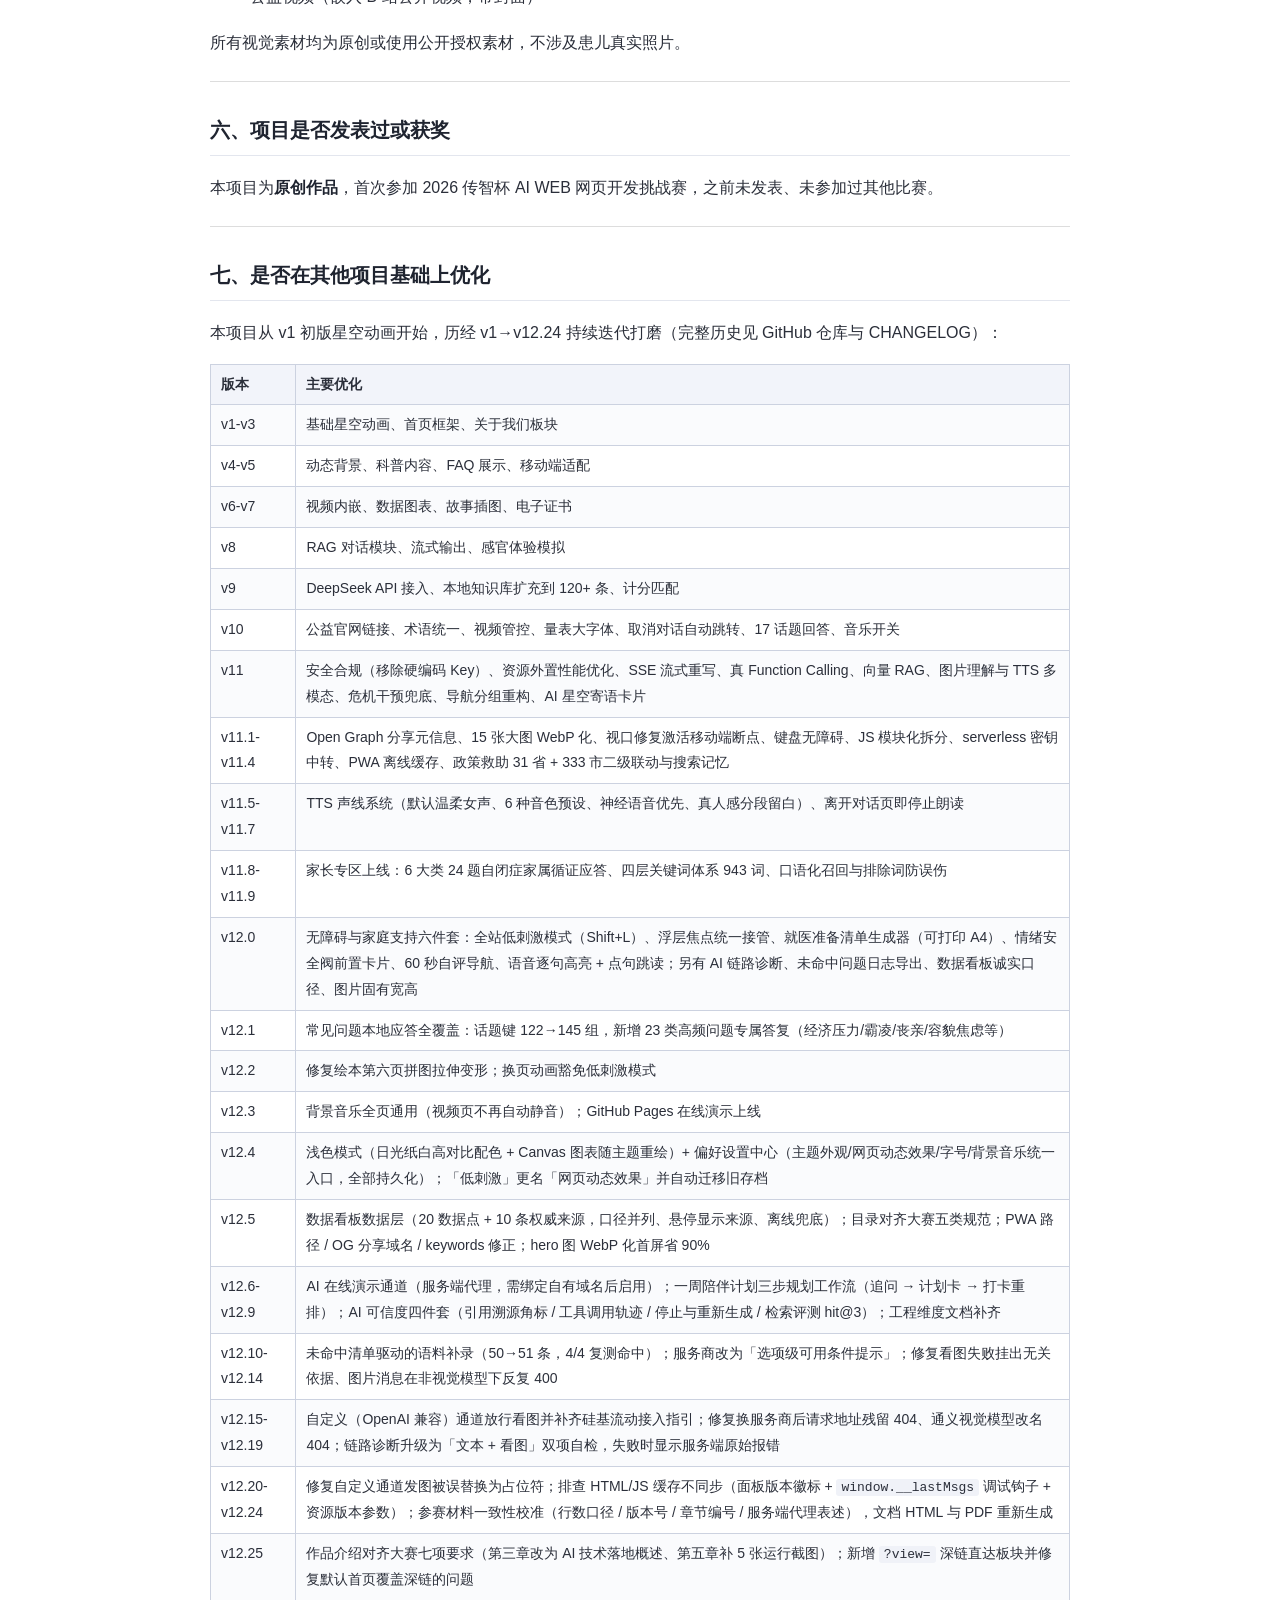
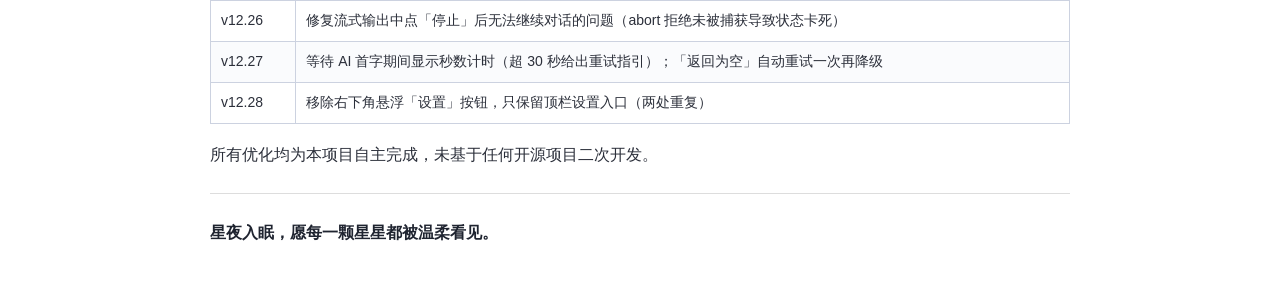
==== commit 3acd767b: "docs: 参赛材料同步（技术文档 5.13 流式健壮性 / 单入口设置表述 / JS 行数 6986 / 环境配置 FAQ）" ====
--- a/html/作品介绍文档.html
+++ b/html/作品介绍文档.html
@@ -36,7 +36,7 @@
 <p>本项目以"理解、包容、希望"为基调，构建一个公益科普 Web 应用，面向普通市民、学生、志愿者、企业、自闭症儿童家长等多类人群，通过科普知识、真实故事、数据可视化、感官体验和 AI 心理陪伴，消除社会对自闭症的误解。</p>
 <h3>1.2 使用方式</h3>
 <p>本项目为<strong>纯静态免构建网站</strong>，无需安装、无需构建：</p>
-<ol><li>双击打开 <code>index.html</code>（保持与 <code>css/</code>、<code>others/</code>、<code>images/</code> 目录同级；17 个 JS 模块位于 <code>others/js/</code>）</li><li>浏览器自动加载，即可浏览全部内容；<strong>在线演示地址</strong>：https://qwq-tr-qwq.github.io/Under-the-Same-Stars/ （GitHub Pages 托管，随仓库自动更新）</li><li>点击导航栏切换板块：首页、科普、故事、数据、体验、对话、家庭、公益、关于</li><li>点击"星语对话"进入 AI 心理陪伴，输入文字即可获得共情回答（支持流式输出、图片理解、语音输入与朗读）</li><li>点击"进入星星的视角"观看自闭症儿童视角的公益视频</li><li>家长用户可点击对话页"家长专区"入口：60 秒自评导航、29 个高频难题循证应答、就医准备清单一键生成可打印 A4 单页</li><li>顶栏或右下角「设置」面板：统一管理主题外观（深色·星夜 / 浅色·日光）、网页动态效果（快捷键 Shift+L）、字号大小、背景音乐，全部自动记忆</li><li>支持 PC 端和手机端自适应浏览；支持安装为 PWA 应用，断网可离线演示</li></ol>
+<ol><li>双击打开 <code>index.html</code>（保持与 <code>css/</code>、<code>others/</code>、<code>images/</code> 目录同级；17 个 JS 模块位于 <code>others/js/</code>）</li><li>浏览器自动加载，即可浏览全部内容；<strong>在线演示地址</strong>：https://qwq-tr-qwq.github.io/Under-the-Same-Stars/ （GitHub Pages 托管，随仓库自动更新）</li><li>点击导航栏切换板块：首页、科普、故事、数据、体验、对话、家庭、公益、关于</li><li>点击"星语对话"进入 AI 心理陪伴，输入文字即可获得共情回答（支持流式输出、图片理解、语音输入与朗读）</li><li>点击"进入星星的视角"观看自闭症儿童视角的公益视频</li><li>家长用户可点击对话页"家长专区"入口：60 秒自评导航、29 个高频难题循证应答、就医准备清单一键生成可打印 A4 单页</li><li>顶栏「设置」面板：统一管理主题外观（深色·星夜 / 浅色·日光）、网页动态效果（快捷键 Shift+L）、字号大小、背景音乐，全部自动记忆</li><li>支持 PC 端和手机端自适应浏览；支持安装为 PWA 应用，断网可离线演示</li></ol>
 <hr>
 <h2>二、项目亮点</h2>
 <h3>2.1 AI 心理陪伴（核心亮点）</h3>
@@ -54,7 +54,7 @@
 <hr>
 <h2>三、AI 技术落地使用情况概述</h2>
 <h3>3.1 AI 能力落地情况</h3>
-<ul><li><strong>真实大模型接入</strong>：OpenAI 兼容协议接入 DeepSeek / 智谱 GLM / 通义千问 / 硅基流动等多服务商，SSE 流式输出；接口失败自动降级本地应答并明示原因，比赛现场断网也能完整演示</li><li><strong>检索增强（RAG）</strong>：51 条自建科普语料 + 145 组共情话题键，字符二元组向量化与关键词计分混合排序；出厂检索评测 20 条口语问法 hit@3 = 100%（调优全过程见技术文档 5.11）</li><li><strong>工具调用（Function Calling）</strong>：AI 自主决策调用站内工具——板块跳转、知识库检索、感官体验模拟；调用轨迹以可展开条形式可视化，工具 / 入参 / 命中数一目了然</li><li><strong>上线后运营闭环</strong>：星语每答不好一个问题都会记入「未命中清单」，可一键导出 CSV；首个真实案例「去医院检查要准备什么」补录专条后 4/4 同义问法复测命中（首条得分 9.94）</li><li><strong>AI 链路健康诊断</strong>：设置面板两步自检——先测文本通道，再用内置测试图真发一次视觉请求；失败时显示服务端原始报错，并按 401 / 403 / 404 / 429 等给出中文可操作指引</li><li><strong>安全兜底</strong>：危机干预关键词优先响应 12356 热线卡片；看图轮次不挂无关「依据」；带图失败走专用兜底</li></ul>
+<ul><li><strong>真实大模型接入</strong>：OpenAI 兼容协议接入 DeepSeek / 智谱 GLM / 通义千问 / 硅基流动等多服务商，SSE 流式输出；接口失败自动降级本地应答并明示原因，比赛现场断网也能完整演示</li><li><strong>检索增强（RAG）</strong>：51 条自建科普语料 + 145 组共情话题键，字符二元组向量化与关键词计分混合排序；出厂检索评测 20 条口语问法 hit@3 = 100%（调优全过程见技术文档 5.11）</li><li><strong>工具调用（Function Calling）</strong>：AI 自主决策调用站内工具——板块跳转、知识库检索、感官体验模拟；调用轨迹以可展开条形式可视化，工具 / 入参 / 命中数一目了然</li><li><strong>上线后运营闭环</strong>：星语每答不好一个问题都会记入「未命中清单」，可一键导出 CSV；首个真实案例「去医院检查要准备什么」补录专条后 4/4 同义问法复测命中（首条得分 9.94）</li><li><strong>流式交互健壮性</strong>：等待首字时显示「已等待 Ns」计时（超 30 秒给出重试指引）；中途「停止」保留已输出内容并标注「已停止生成」，按钮立即恢复可继续对话；接口返回空内容自动重试一次（技术细节与回归测试见技术文档 5.13）</li><li><strong>AI 链路健康诊断</strong>：设置面板两步自检——先测文本通道，再用内置测试图真发一次视觉请求；失败时显示服务端原始报错，并按 401 / 403 / 404 / 429 等给出中文可操作指引</li><li><strong>安全兜底</strong>：危机干预关键词优先响应 12356 热线卡片；看图轮次不挂无关「依据」；带图失败走专用兜底</li></ul>
 <h3>3.2 板块结构</h3>
 <table>
 <tr><th>板块</th><th>功能</th></tr>
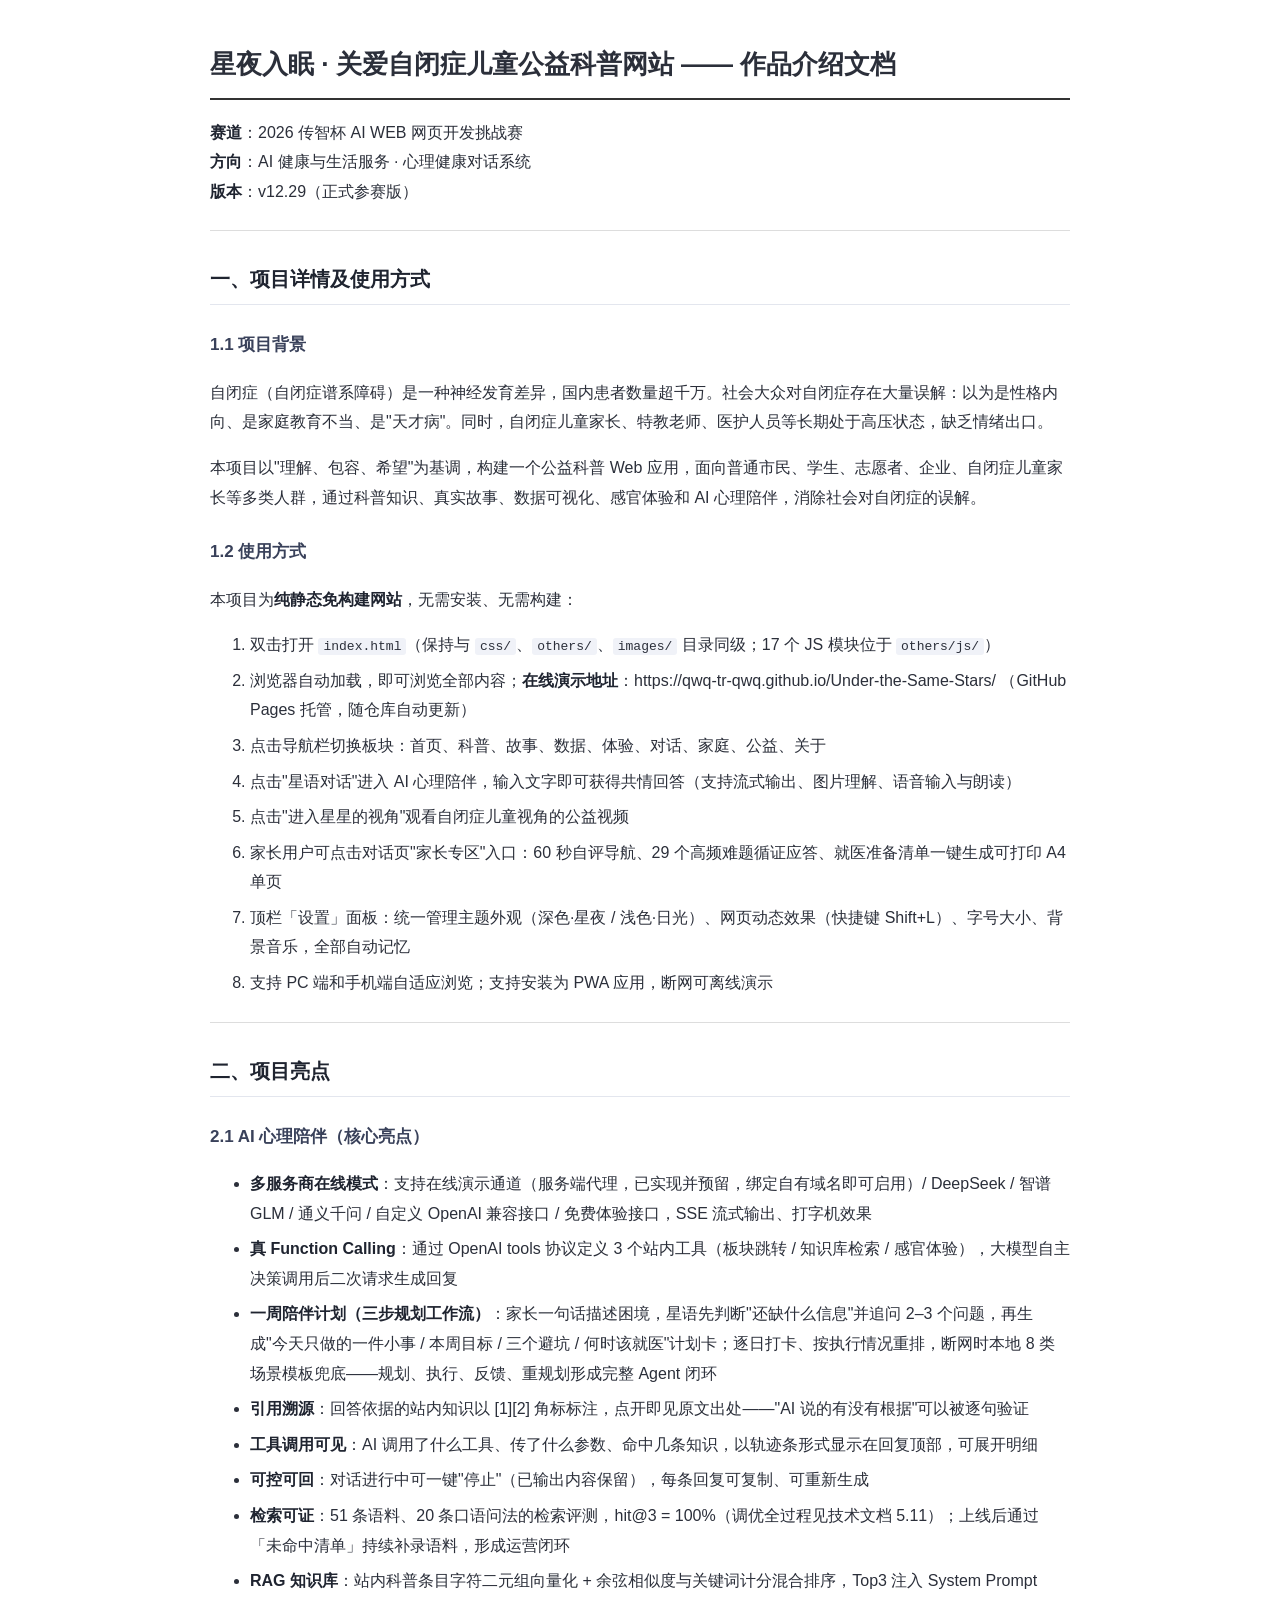
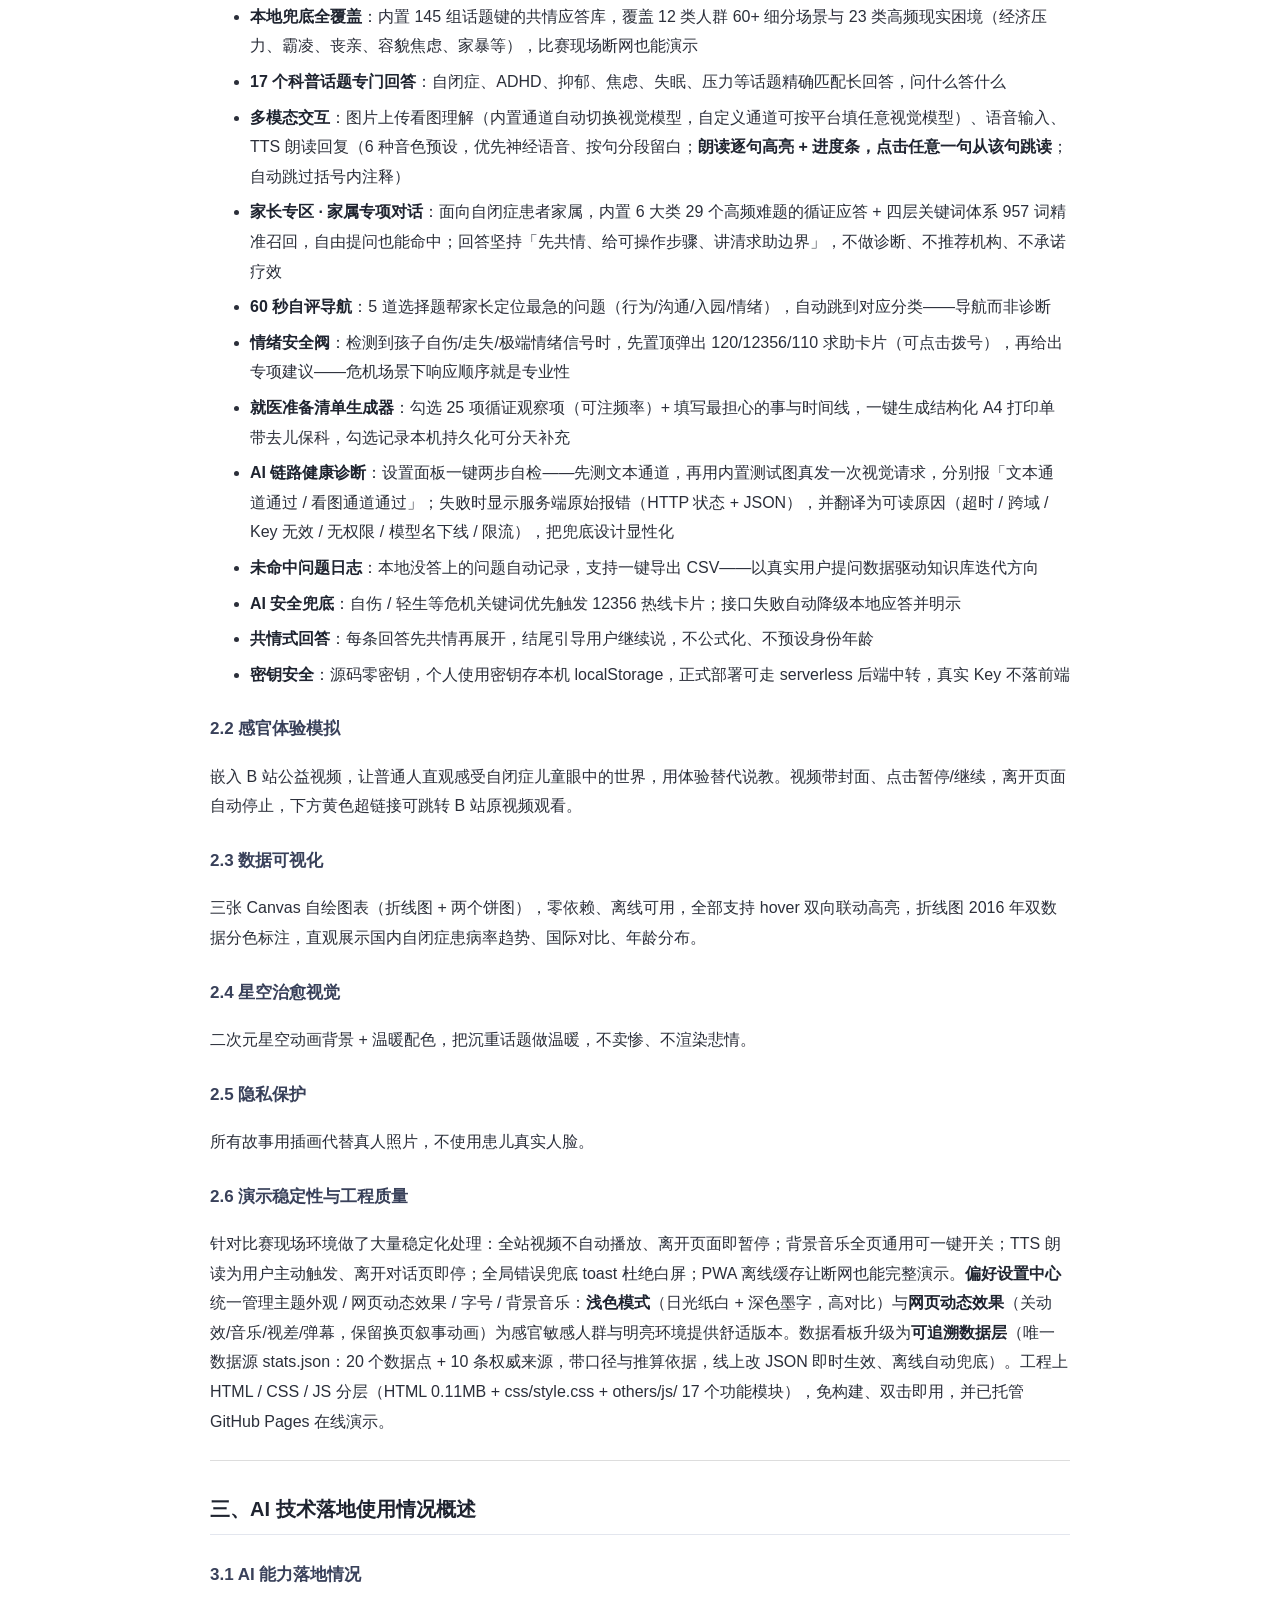
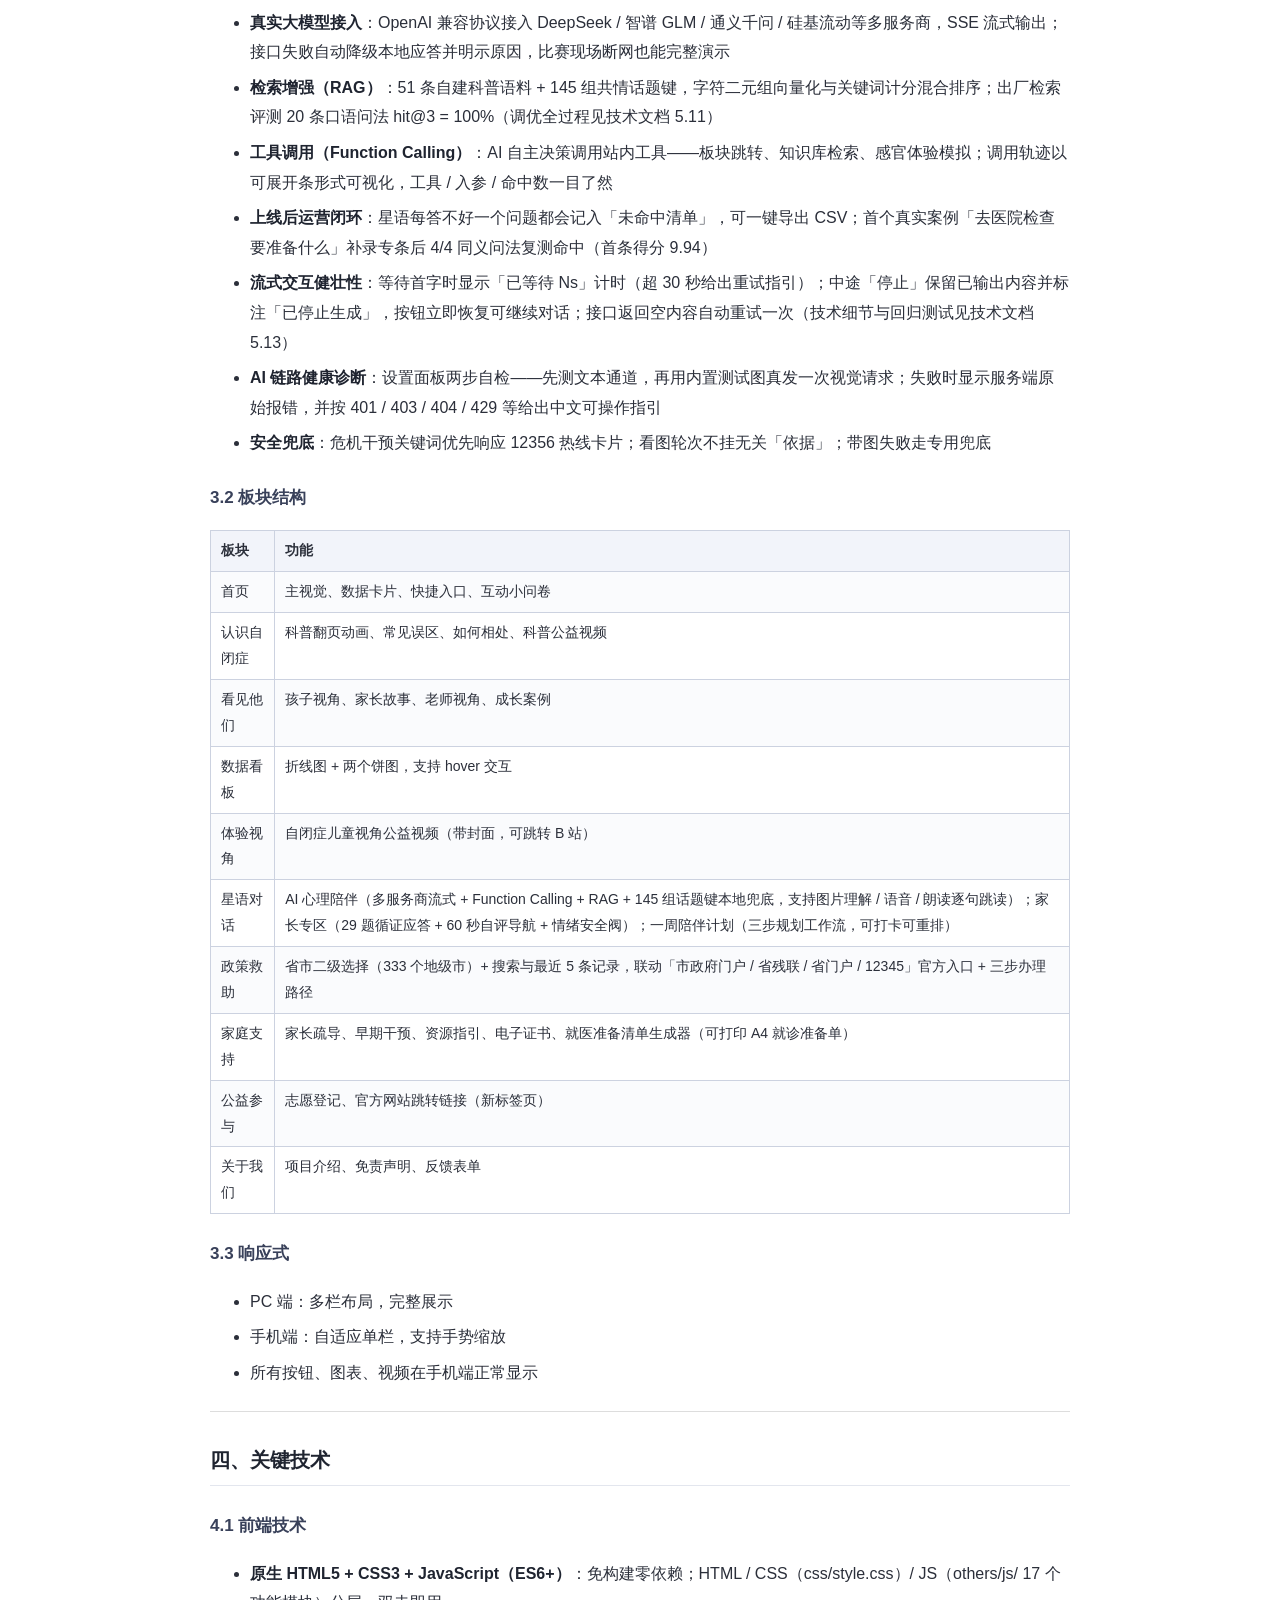
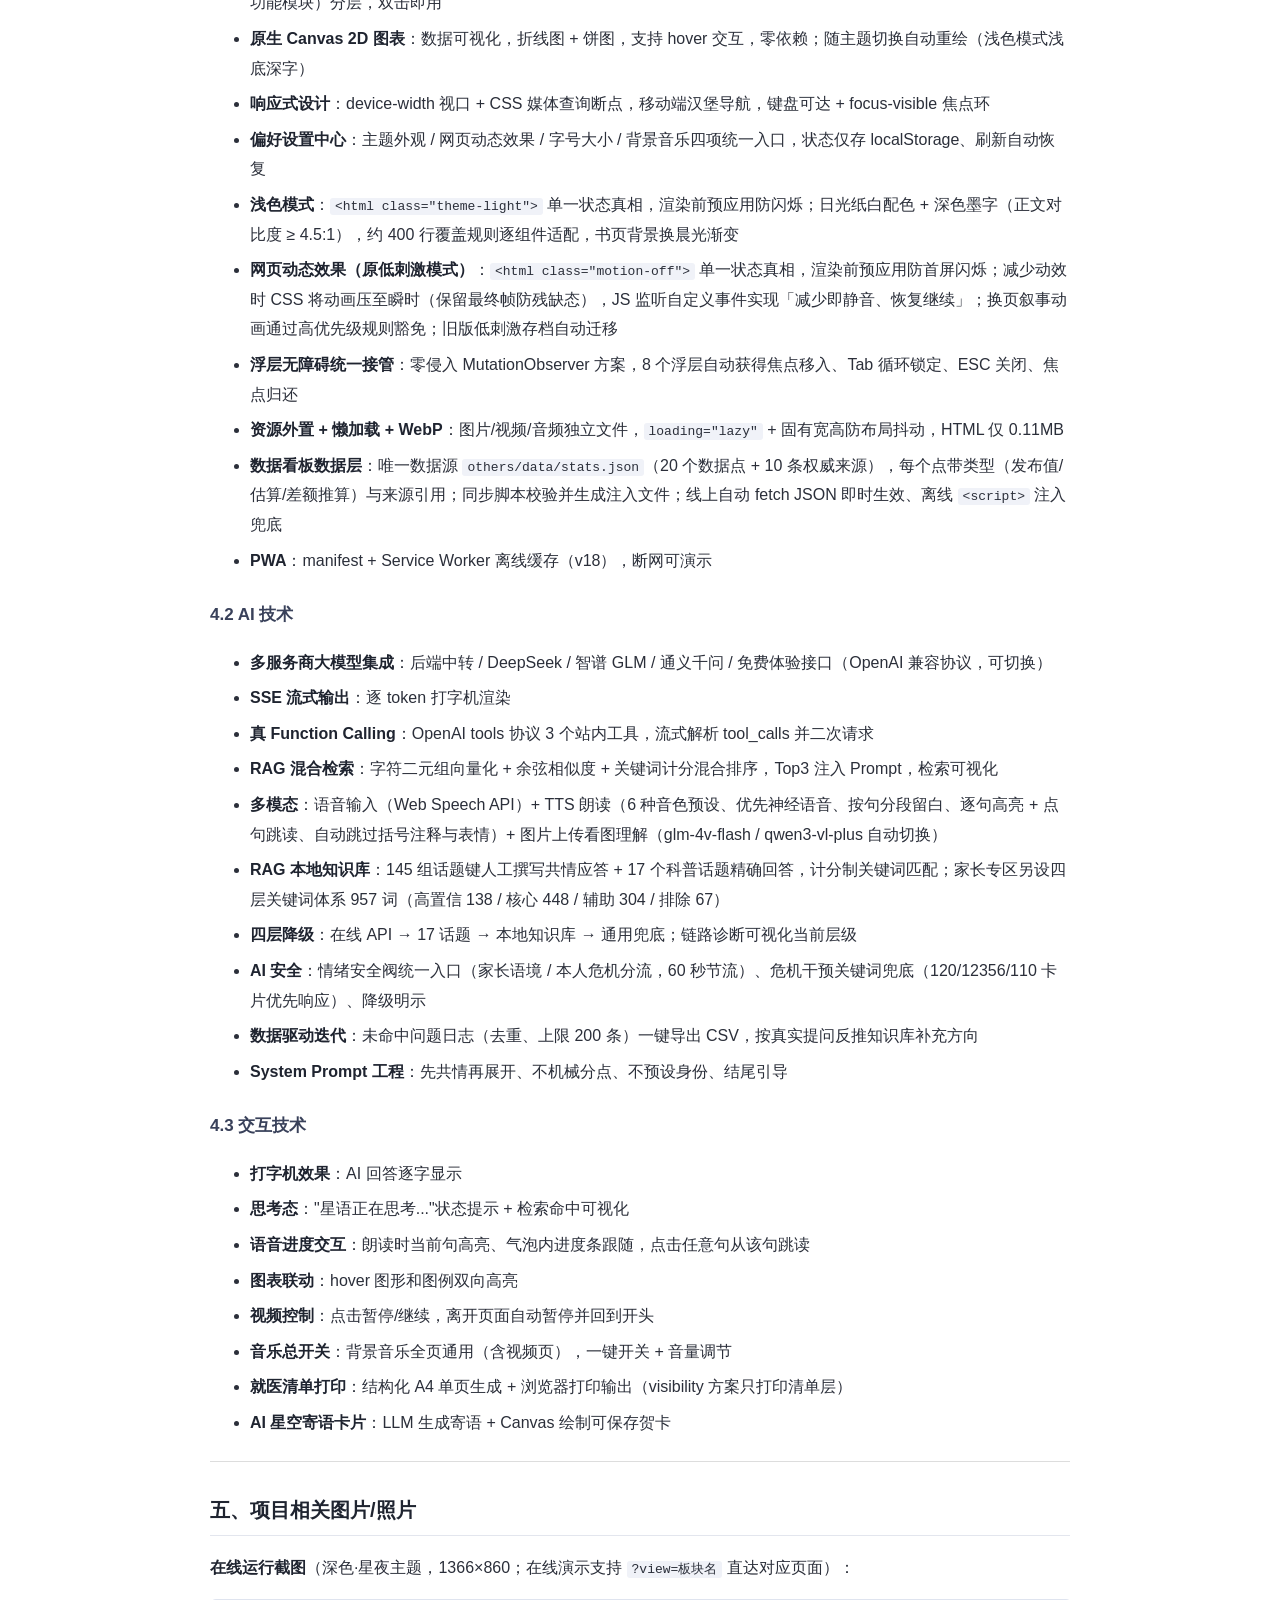
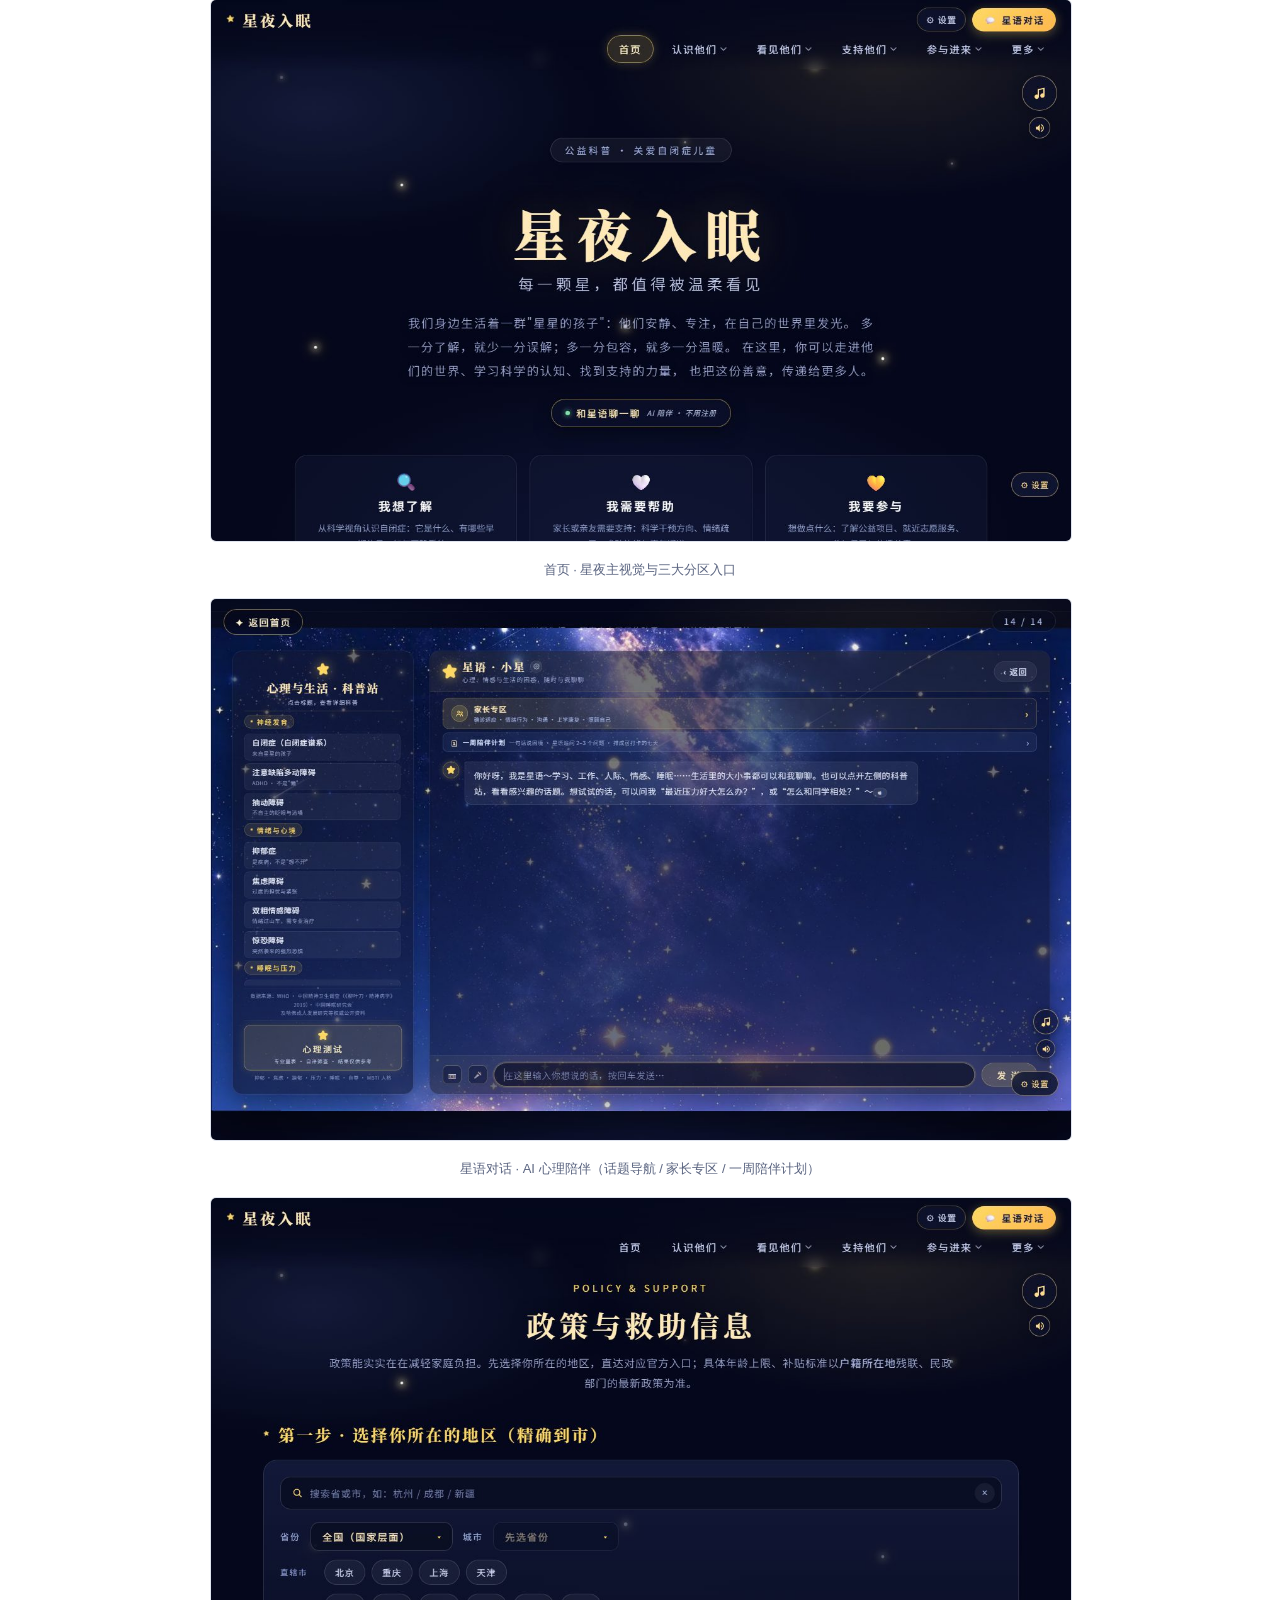
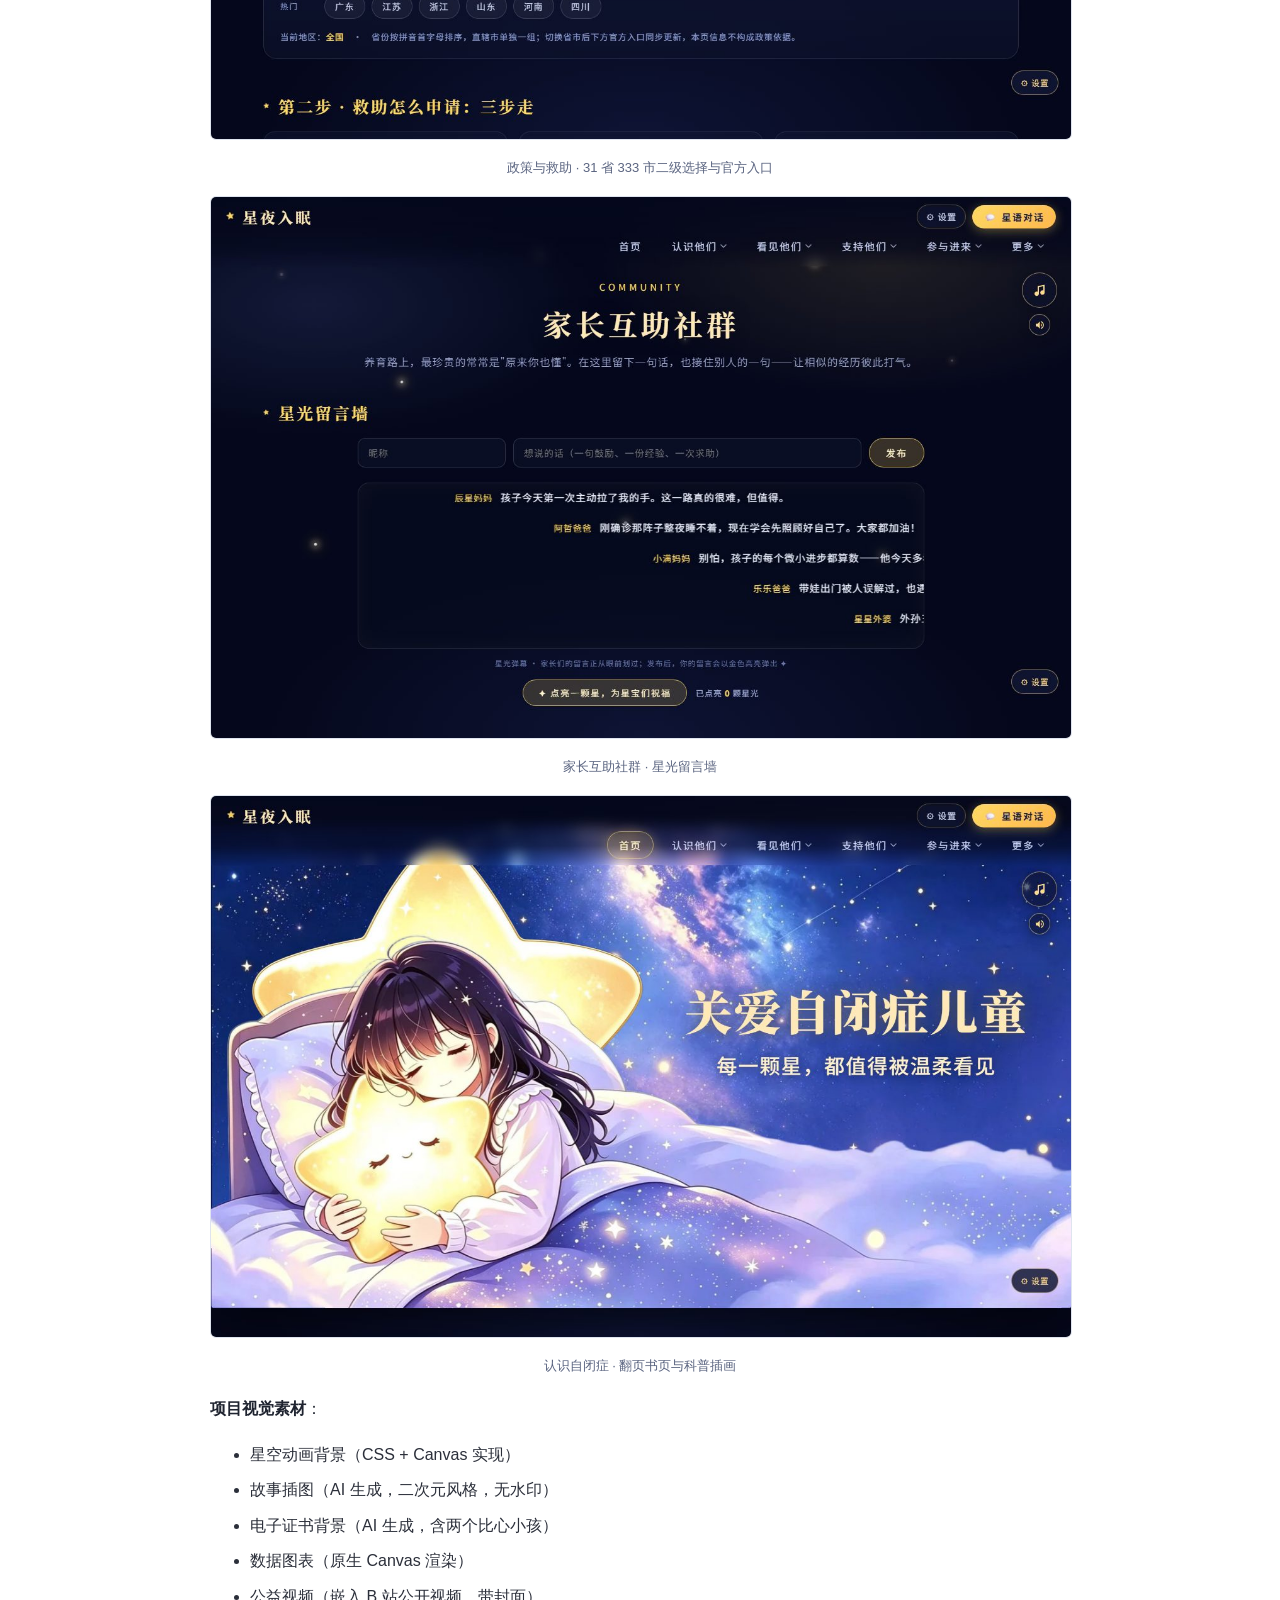
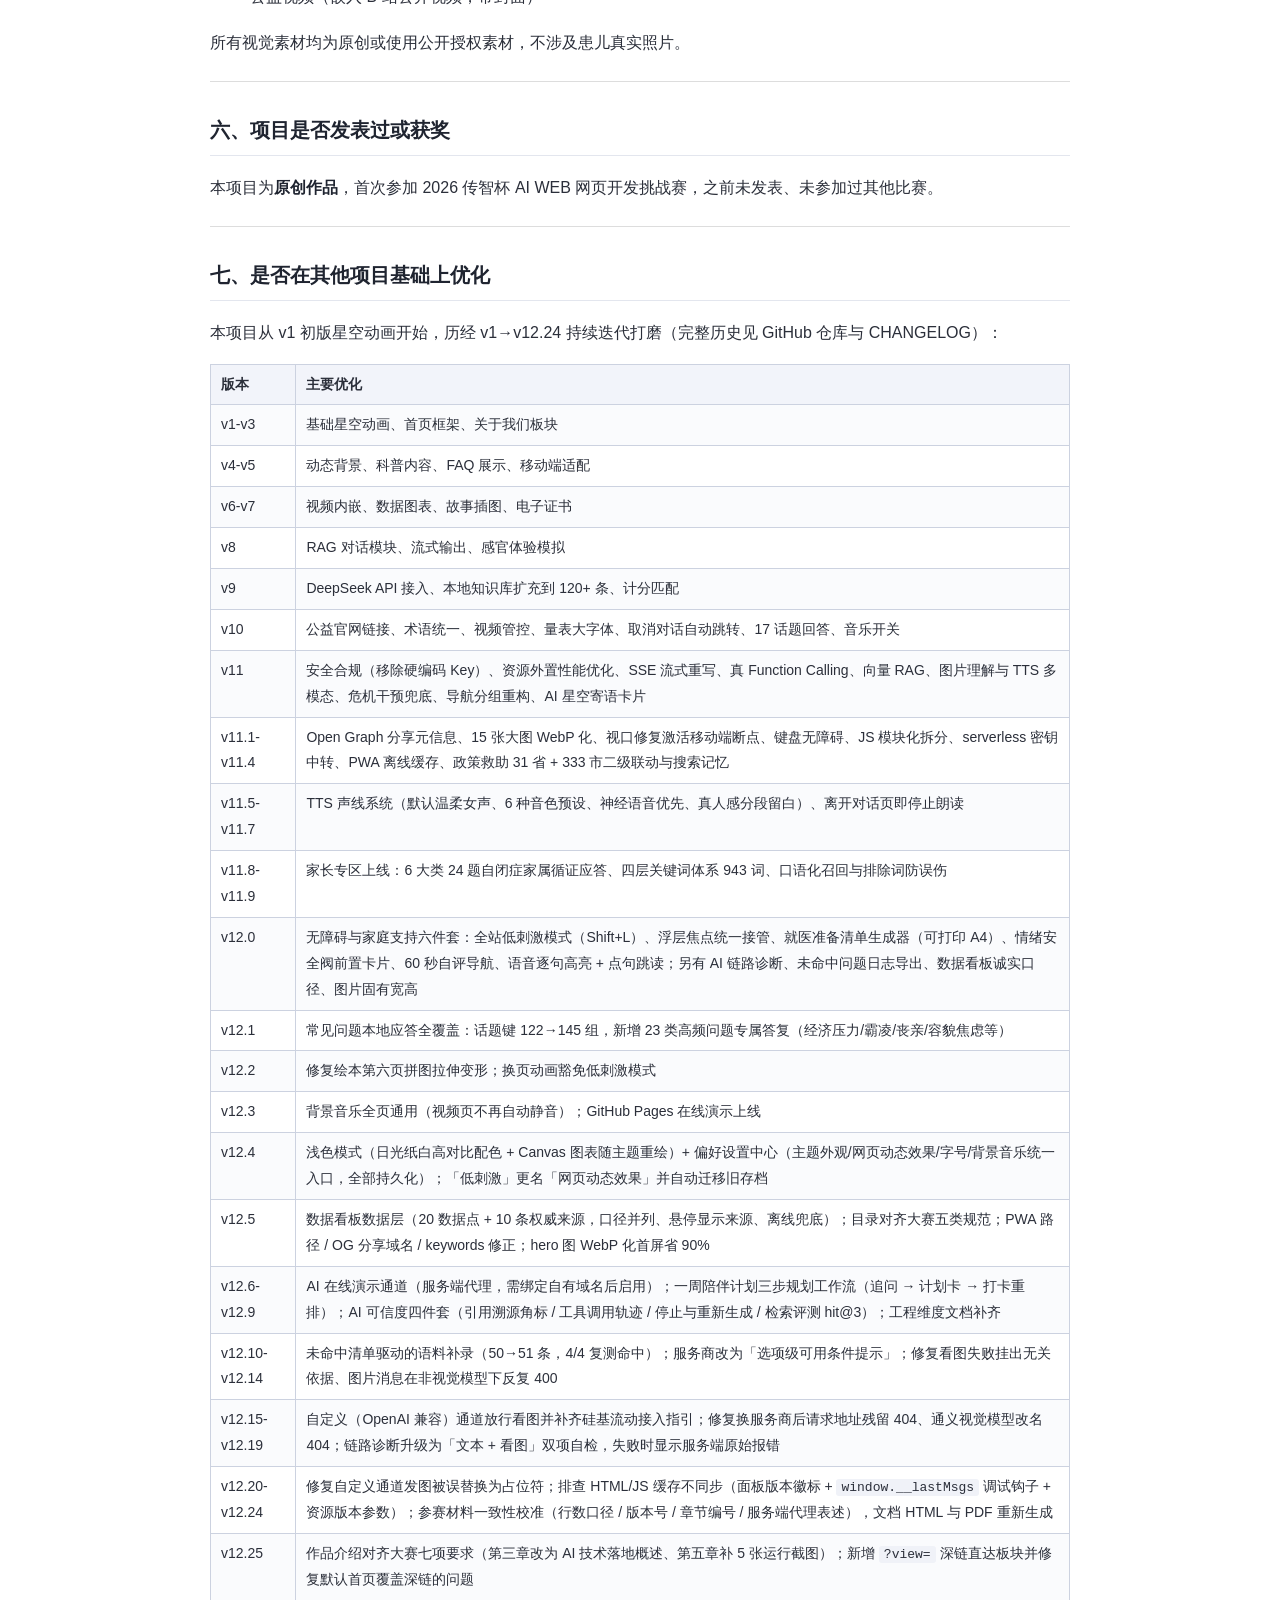
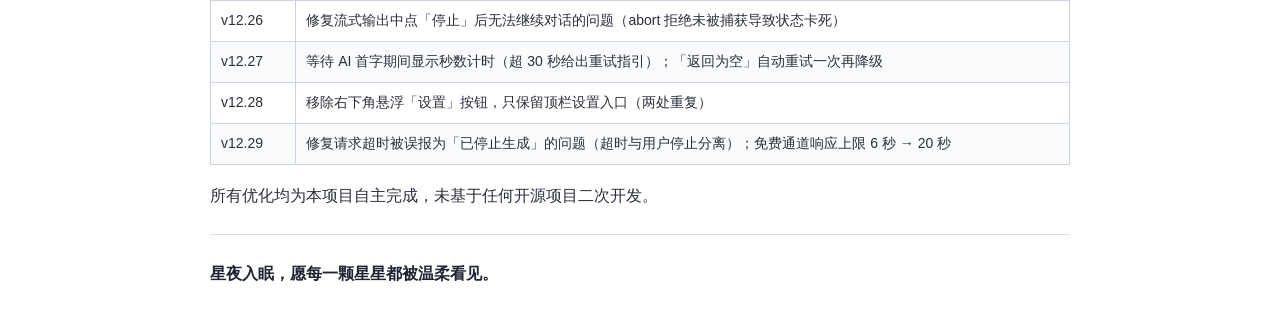
==== commit 5fd99a79: "fix: v12.29 修复请求超时被误报为「已停止生成」（超时与用户停止分离，免费通道 6s→20s）+ 超时回归测试" ====
--- a/html/作品介绍文档.html
+++ b/html/作品介绍文档.html
@@ -28,7 +28,7 @@
 </head>
 <body>
 <h1>星夜入眠 · 关爱自闭症儿童公益科普网站 —— 作品介绍文档</h1>
-<p><strong>赛道</strong>：2026 传智杯 AI WEB 网页开发挑战赛<br><strong>方向</strong>：AI 健康与生活服务 · 心理健康对话系统<br><strong>版本</strong>：v12.28（正式参赛版）</p>
+<p><strong>赛道</strong>：2026 传智杯 AI WEB 网页开发挑战赛<br><strong>方向</strong>：AI 健康与生活服务 · 心理健康对话系统<br><strong>版本</strong>：v12.29（正式参赛版）</p>
 <hr>
 <h2>一、项目详情及使用方式</h2>
 <h3>1.1 项目背景</h3>
@@ -122,6 +122,7 @@
 <tr><td>v12.26</td><td>修复流式输出中点「停止」后无法继续对话的问题（abort 拒绝未被捕获导致状态卡死）</td></tr>
 <tr><td>v12.27</td><td>等待 AI 首字期间显示秒数计时（超 30 秒给出重试指引）；「返回为空」自动重试一次再降级</td></tr>
 <tr><td>v12.28</td><td>移除右下角悬浮「设置」按钮，只保留顶栏设置入口（两处重复）</td></tr>
+<tr><td>v12.29</td><td>修复请求超时被误报为「已停止生成」的问题（超时与用户停止分离）；免费通道响应上限 6 秒 → 20 秒</td></tr>
 </table>
 <p>所有优化均为本项目自主完成，未基于任何开源项目二次开发。</p>
 <hr>
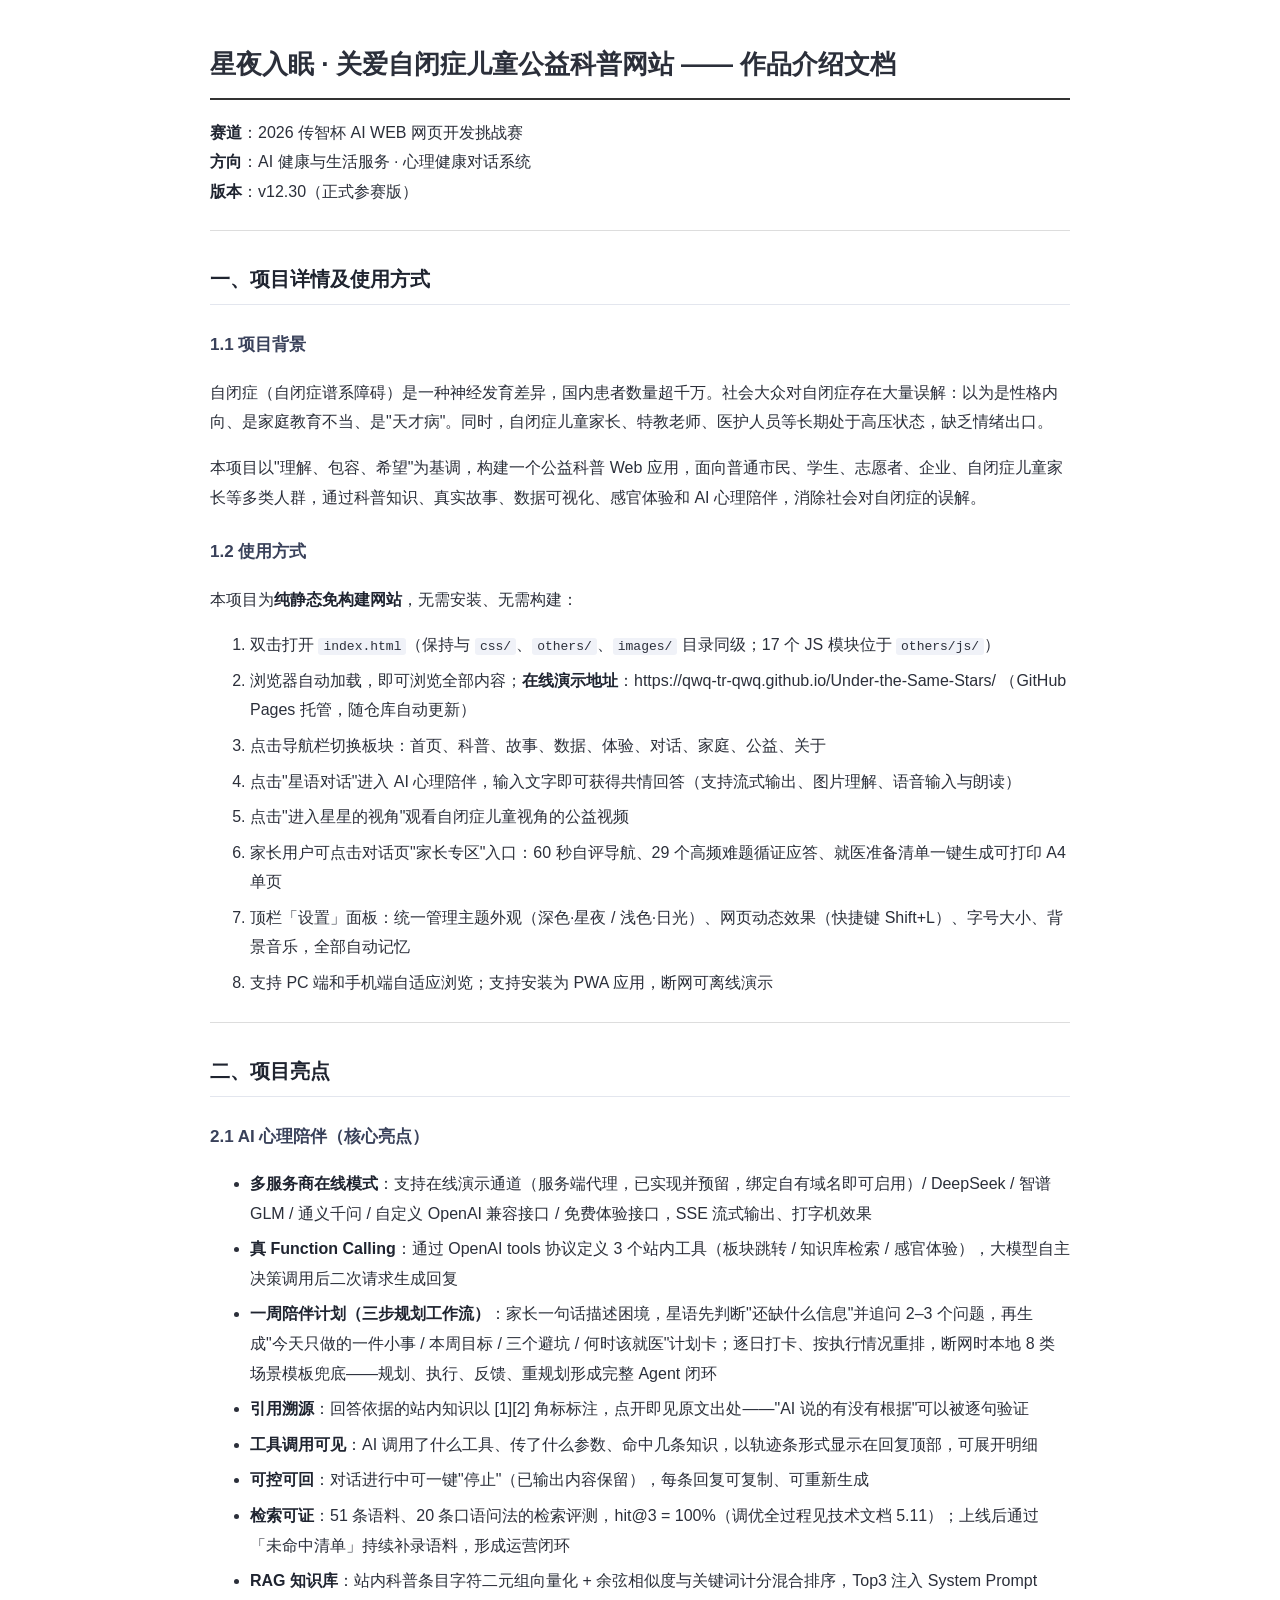
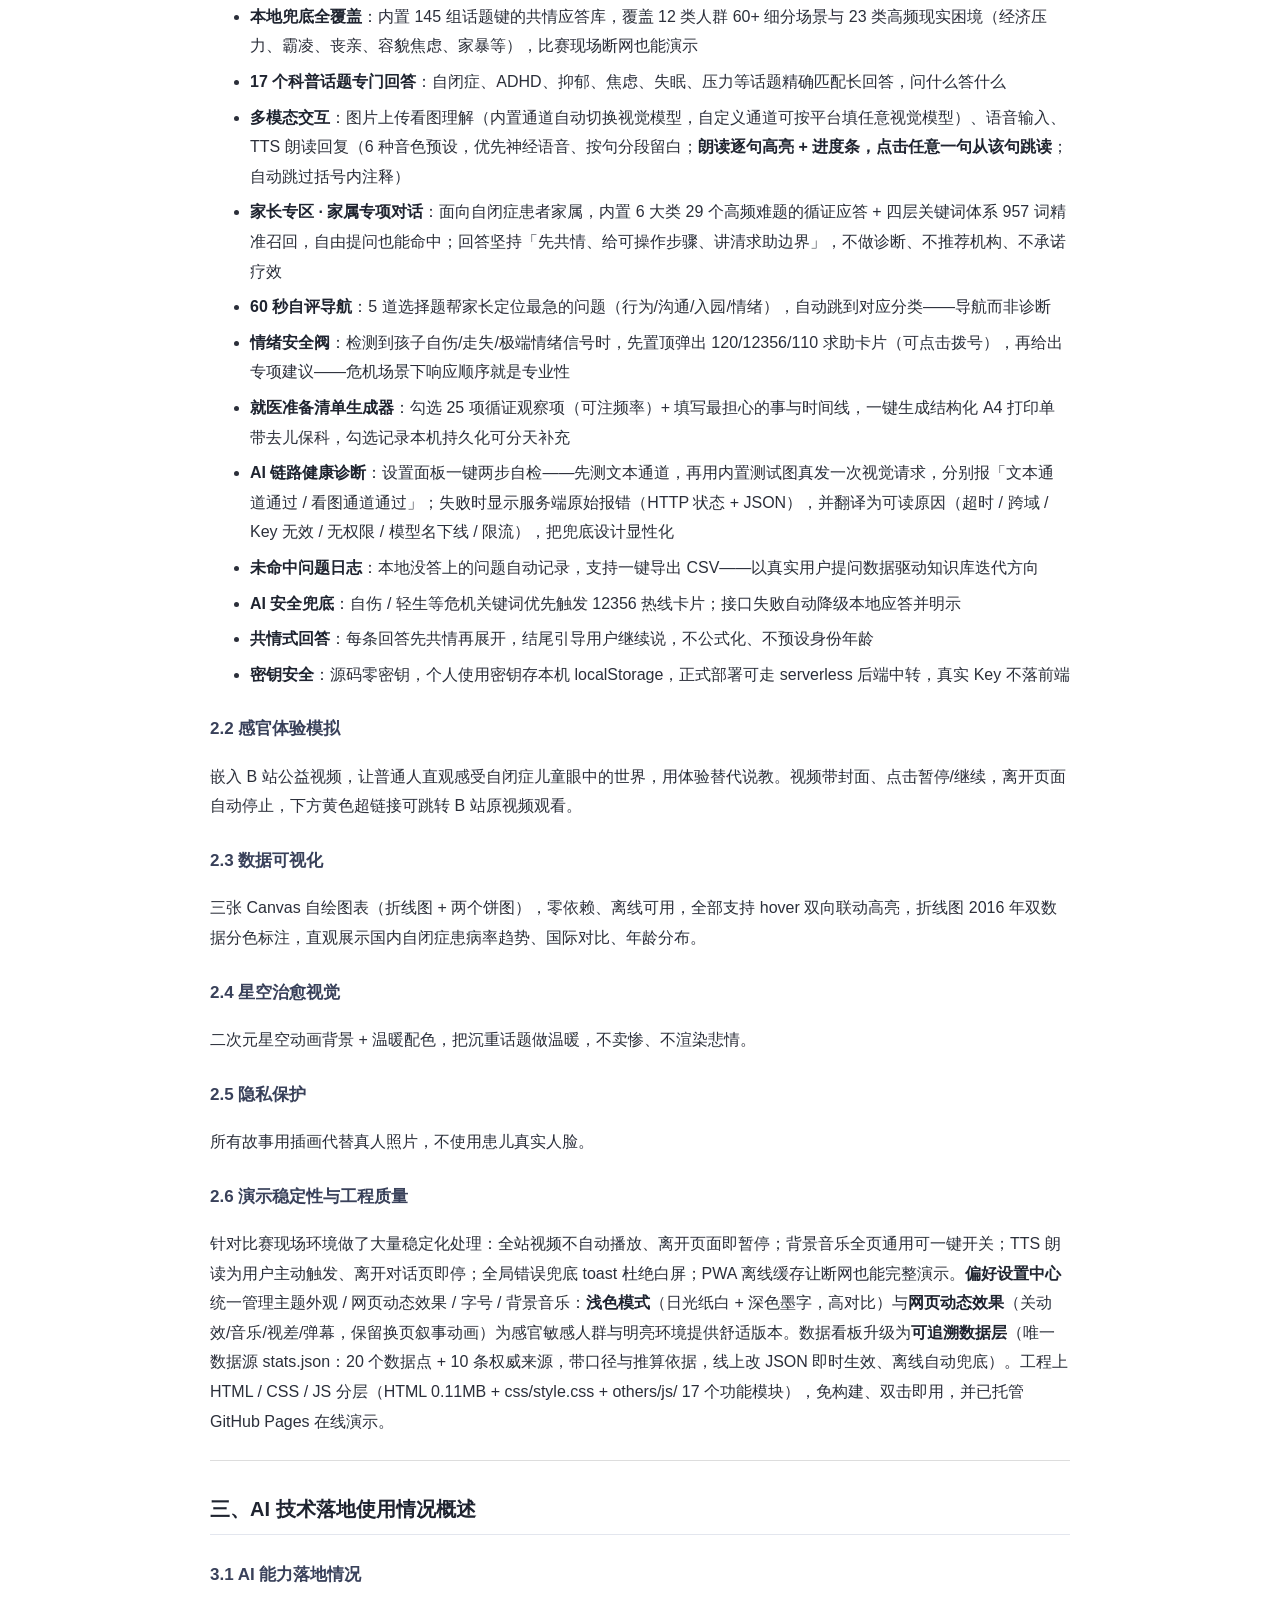
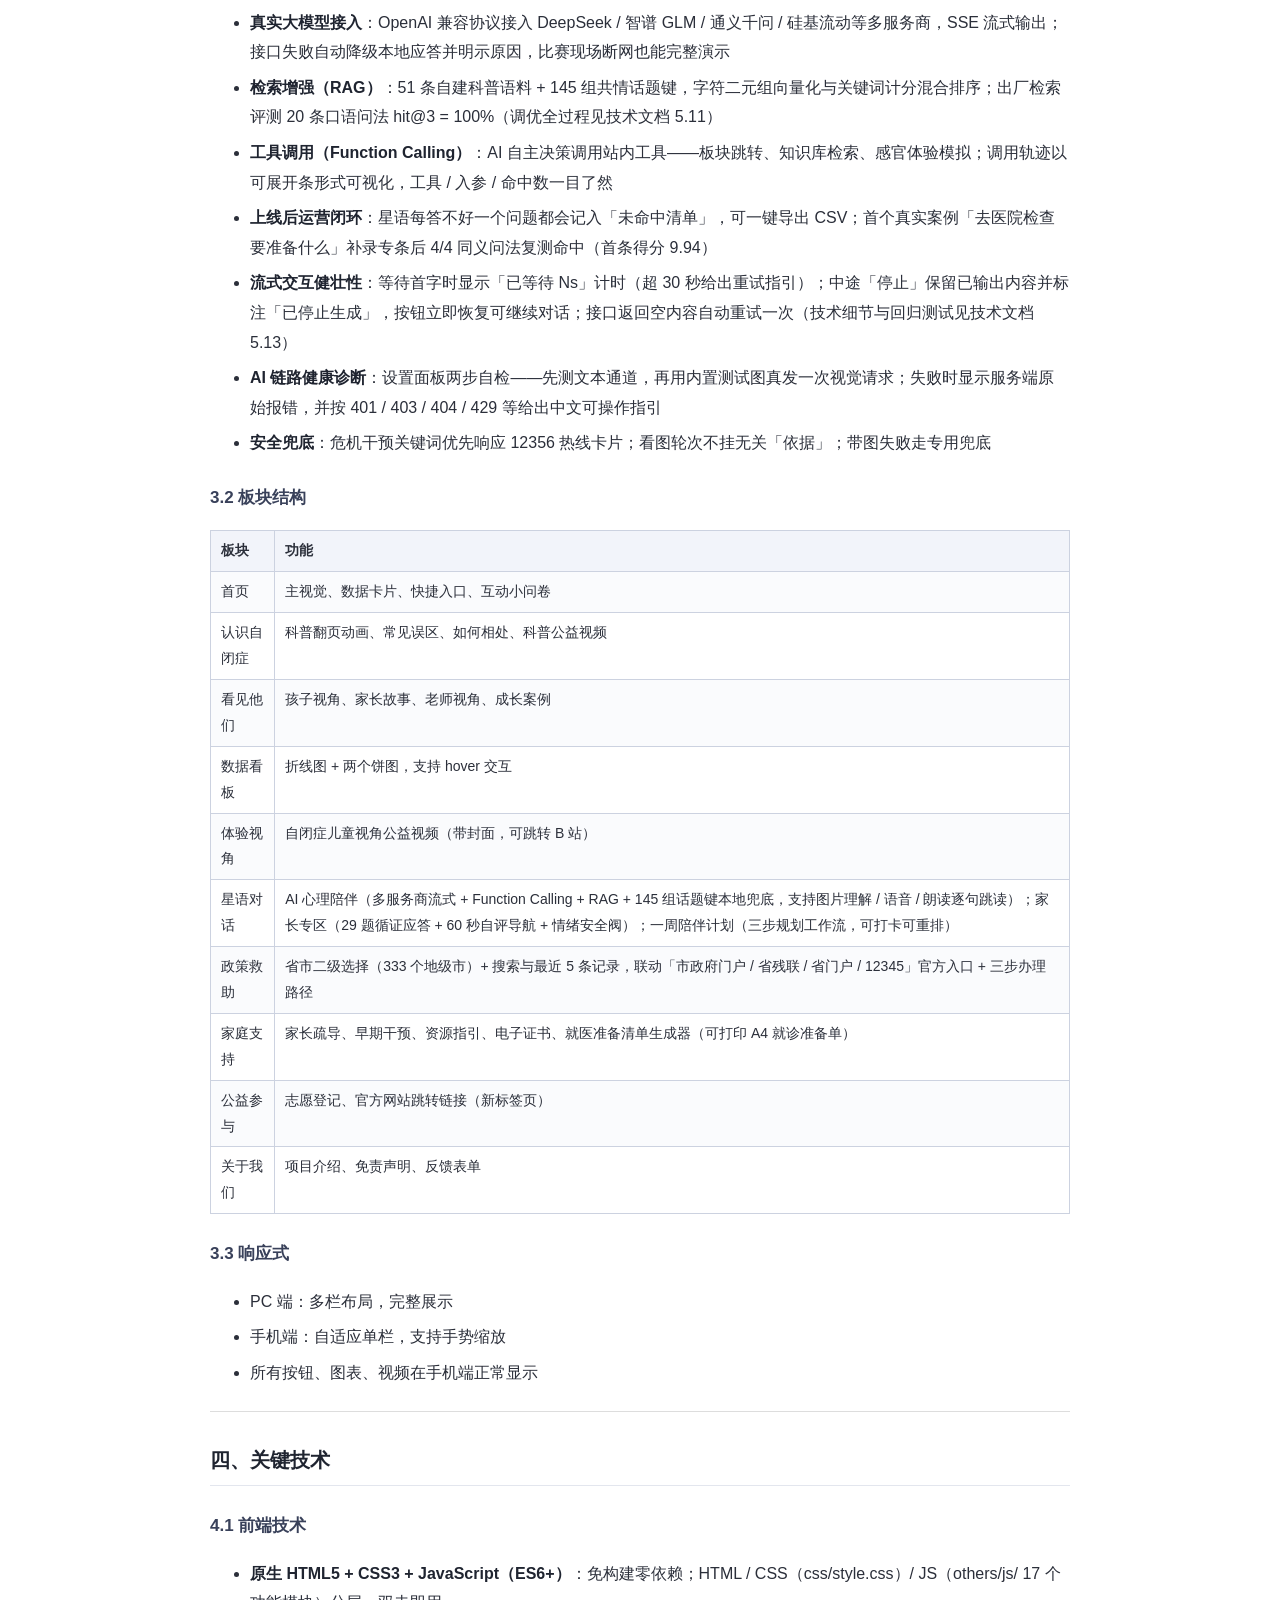
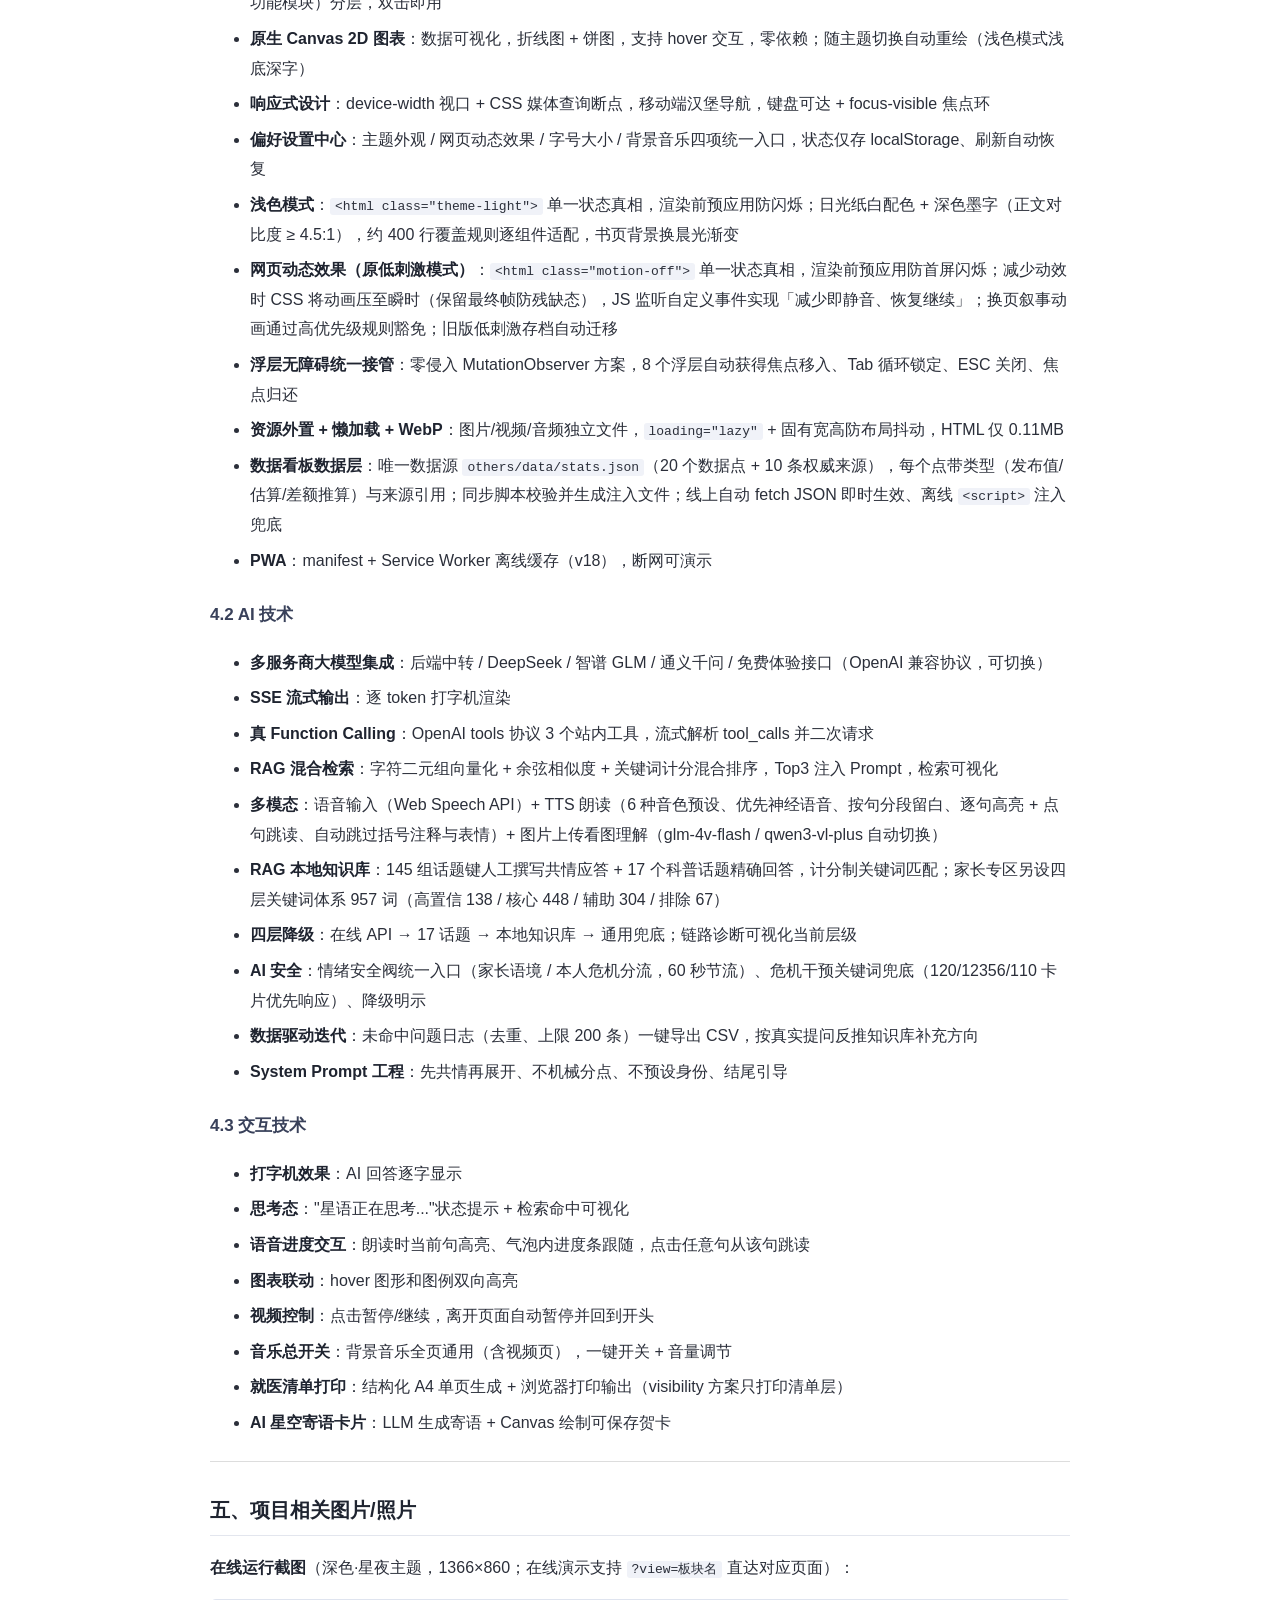
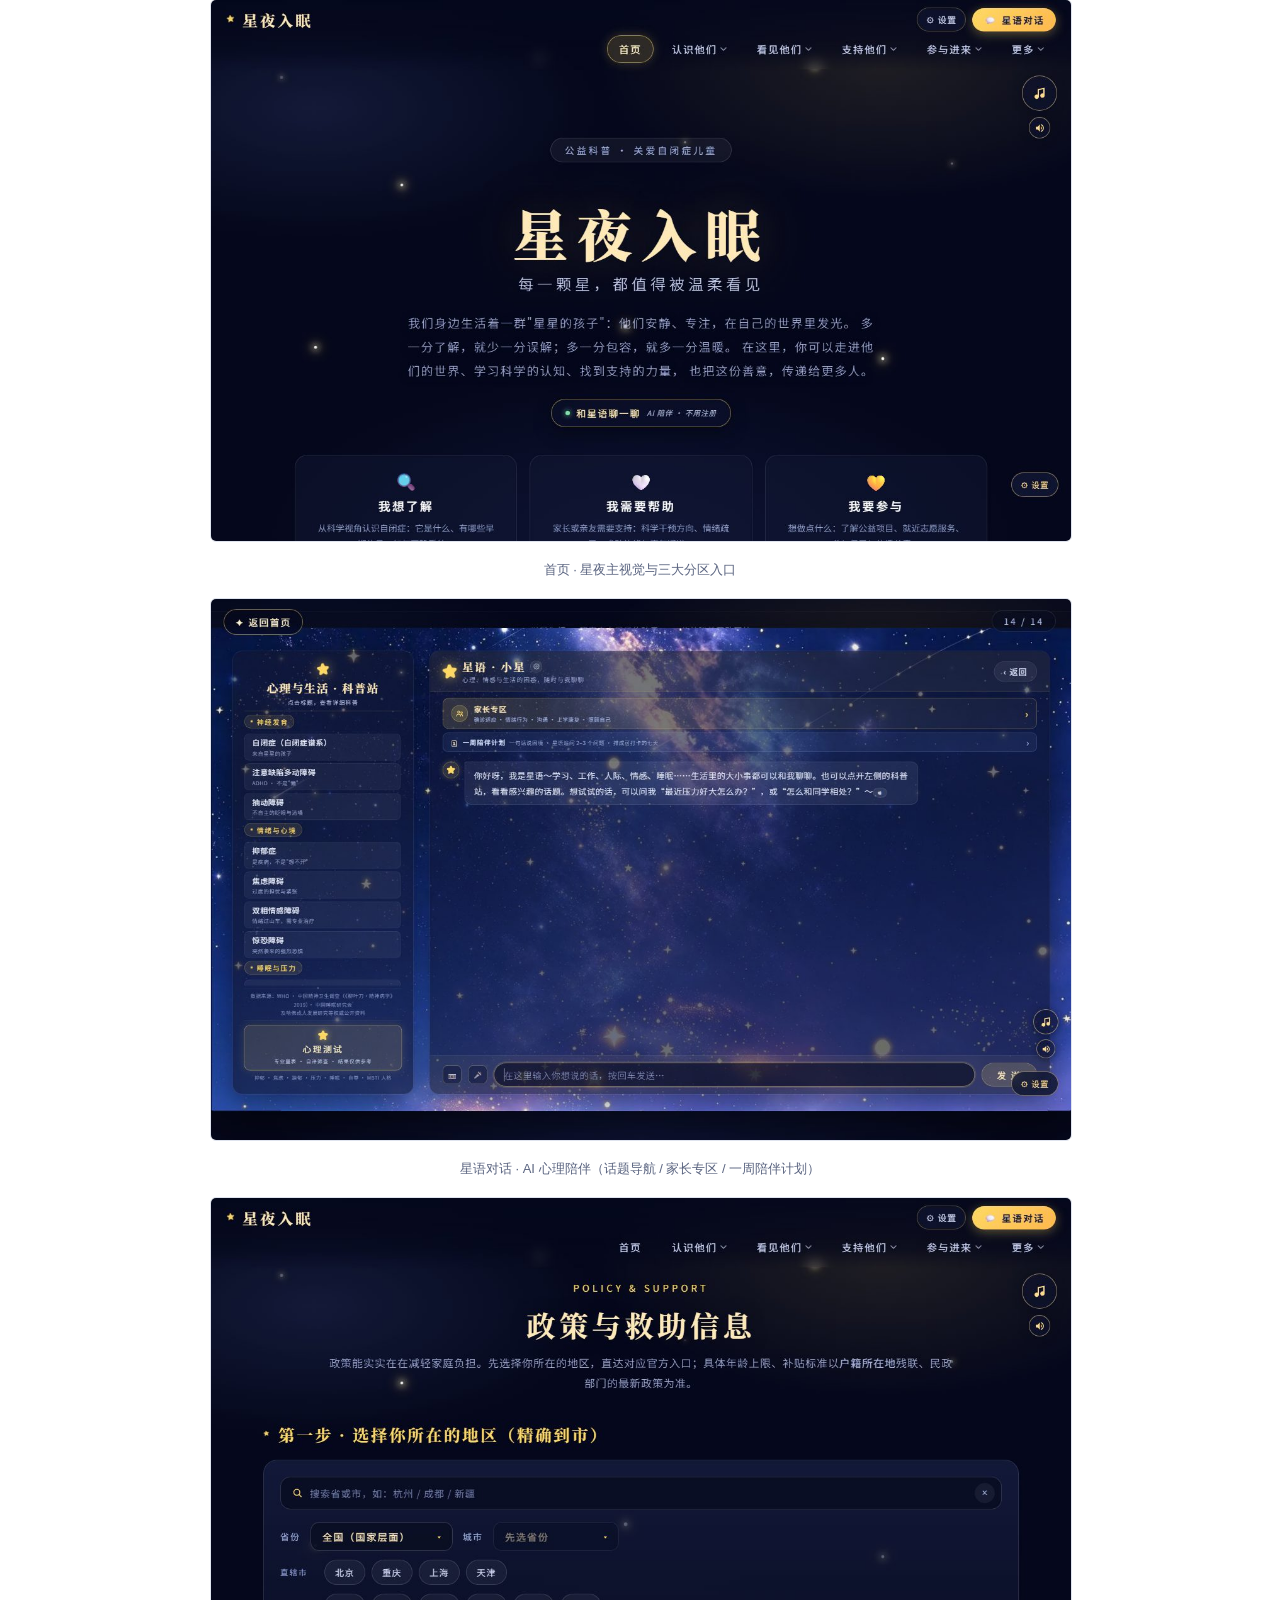
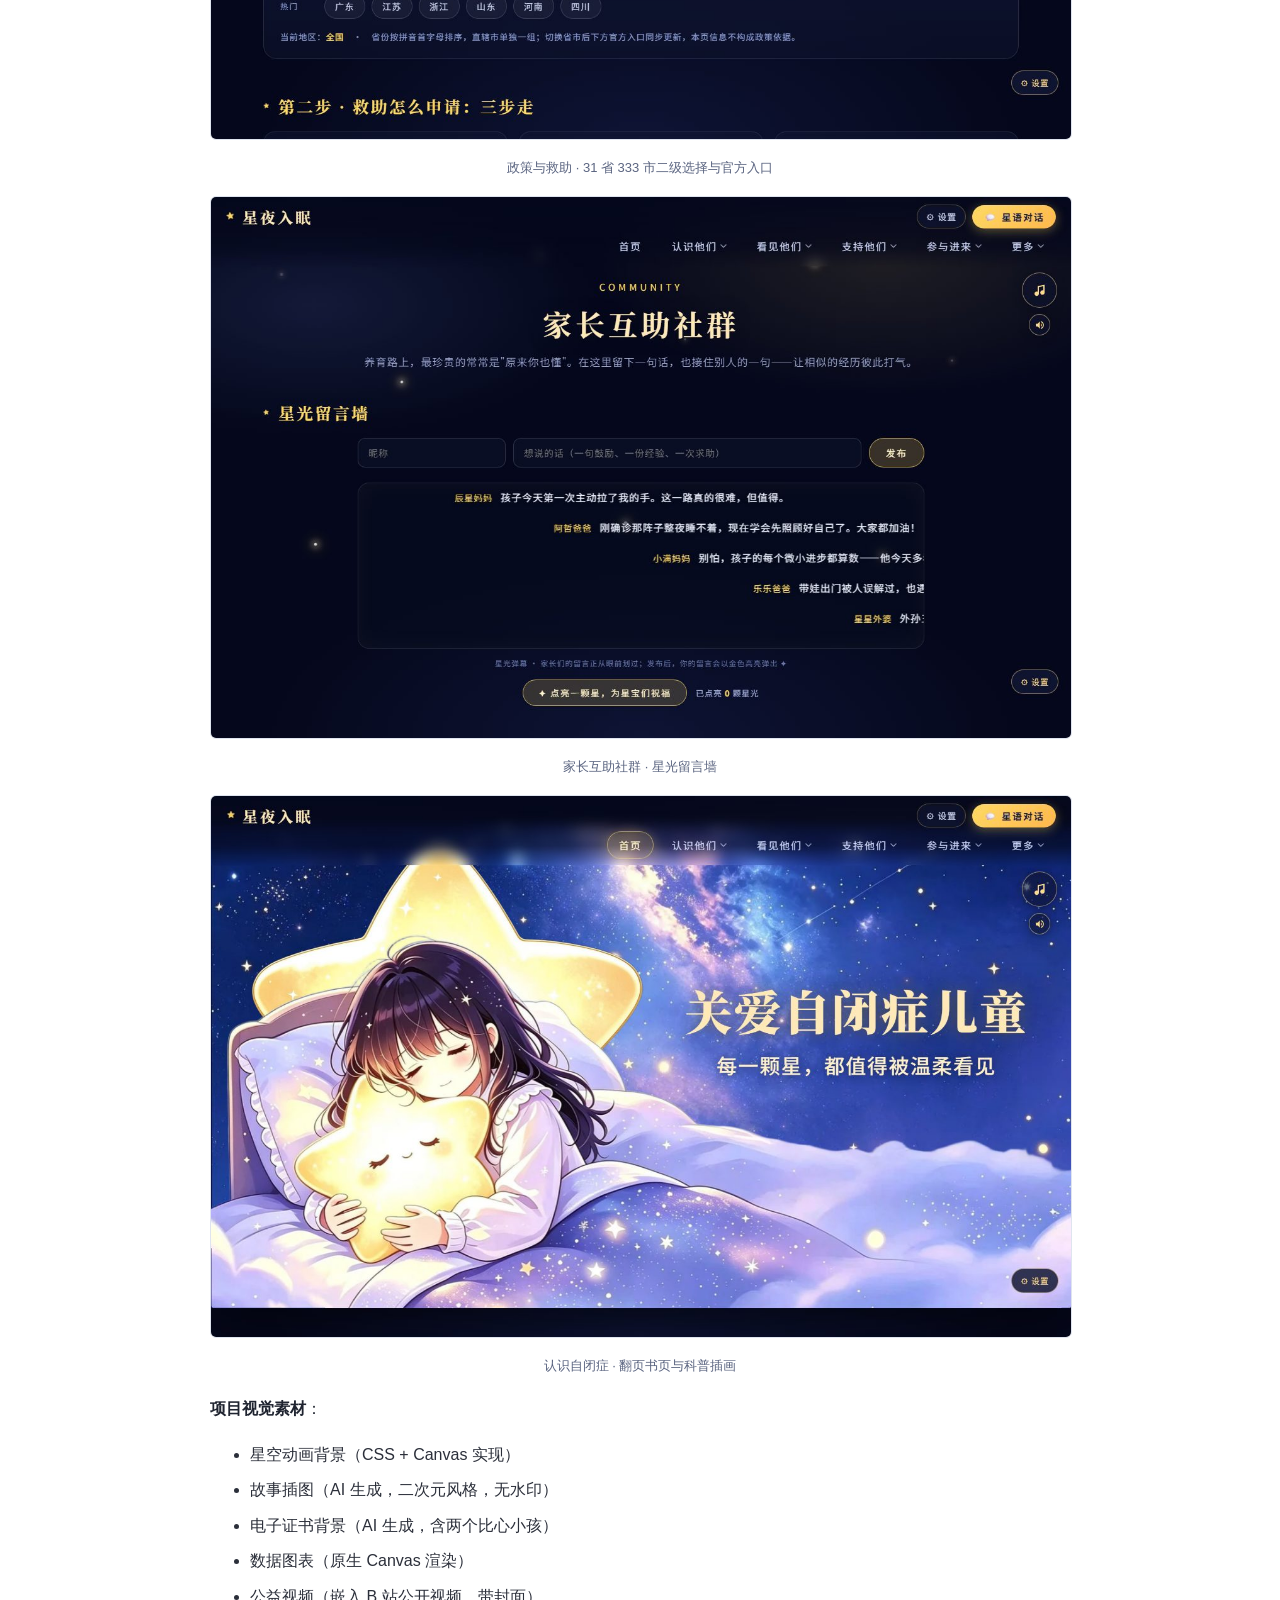
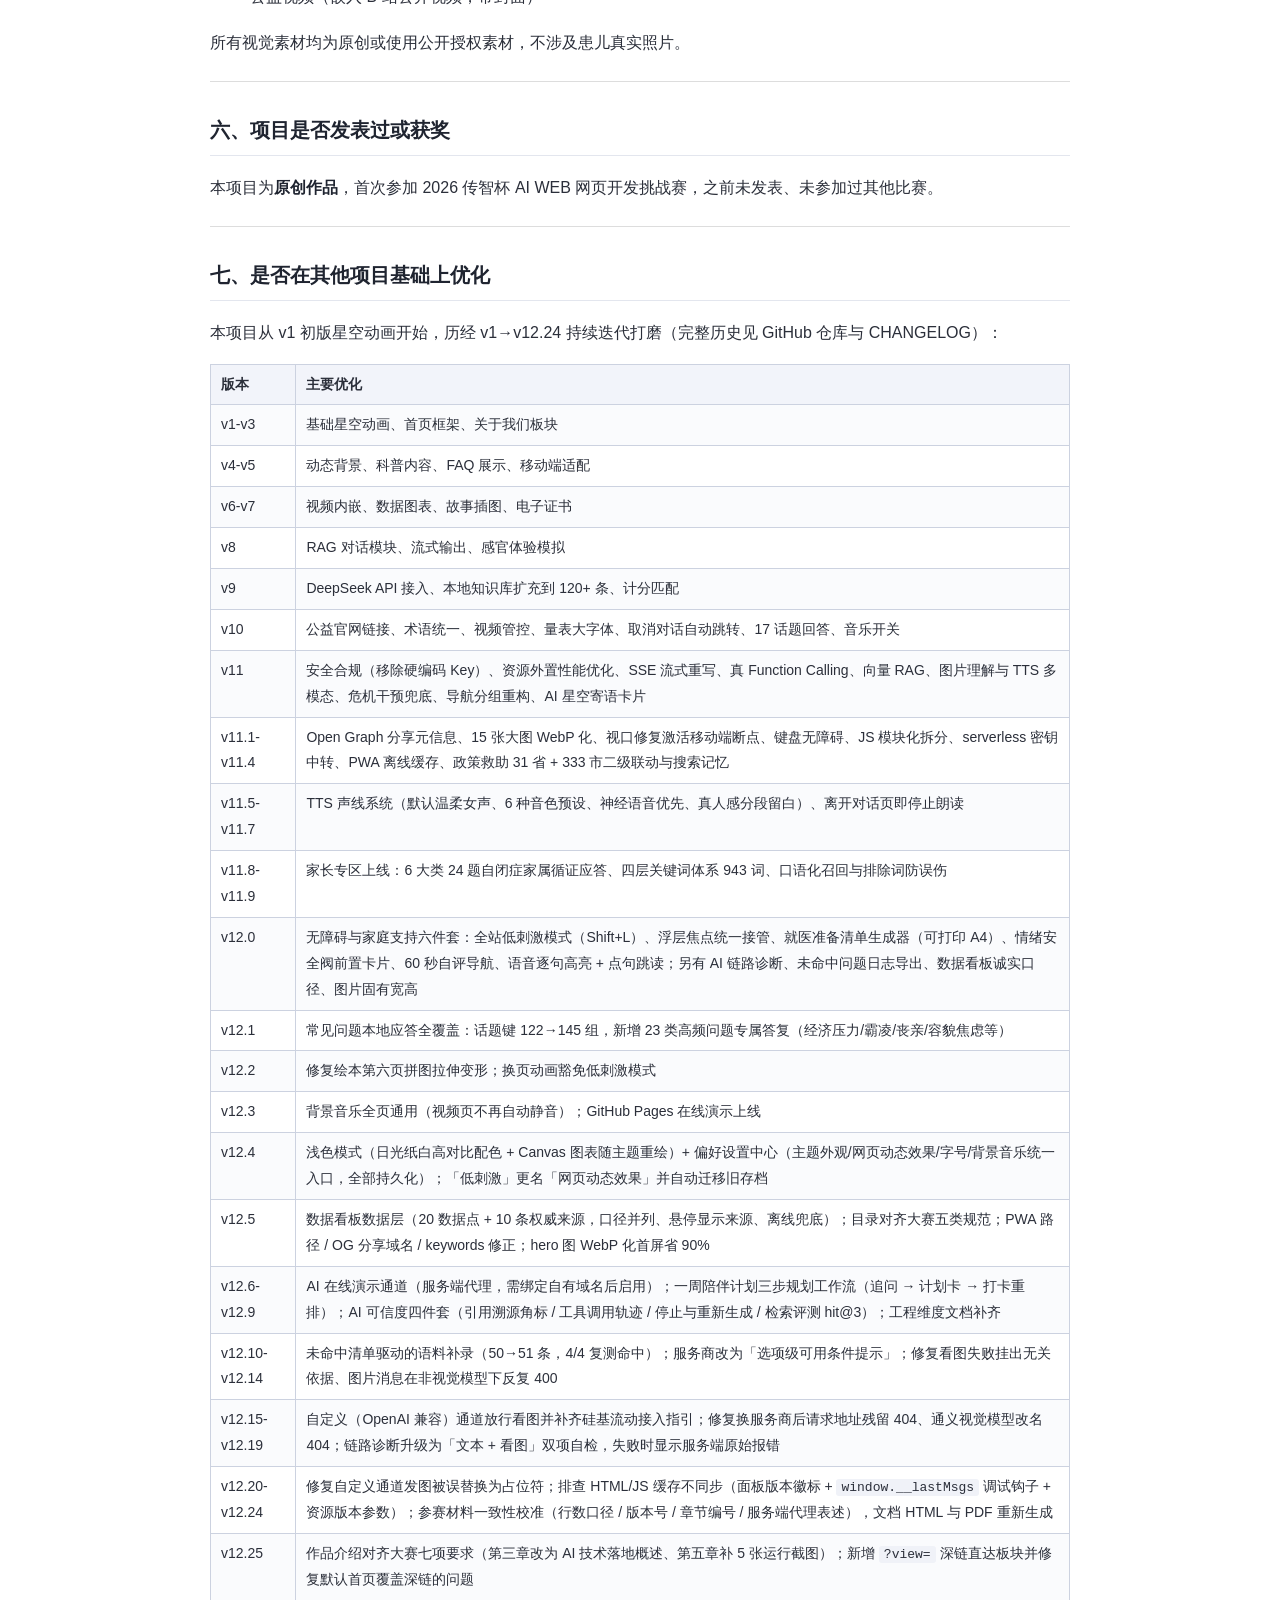
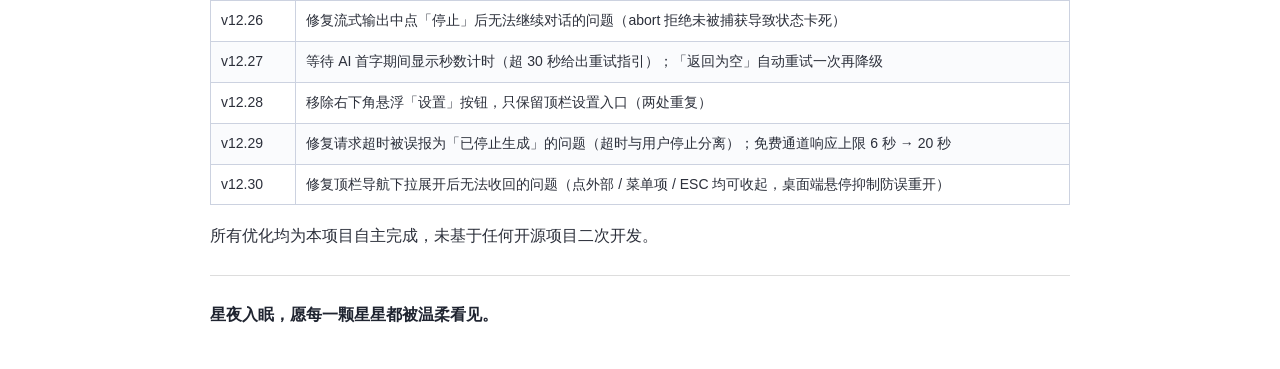
==== commit b883f315: "fix: v12.30 修复导航下拉展开后无法收回（捕获阶段关闭监听 + 桌面 hover 抑制 + ESC）+ 回归测试" ====
--- a/html/作品介绍文档.html
+++ b/html/作品介绍文档.html
@@ -28,7 +28,7 @@
 </head>
 <body>
 <h1>星夜入眠 · 关爱自闭症儿童公益科普网站 —— 作品介绍文档</h1>
-<p><strong>赛道</strong>：2026 传智杯 AI WEB 网页开发挑战赛<br><strong>方向</strong>：AI 健康与生活服务 · 心理健康对话系统<br><strong>版本</strong>：v12.29（正式参赛版）</p>
+<p><strong>赛道</strong>：2026 传智杯 AI WEB 网页开发挑战赛<br><strong>方向</strong>：AI 健康与生活服务 · 心理健康对话系统<br><strong>版本</strong>：v12.30（正式参赛版）</p>
 <hr>
 <h2>一、项目详情及使用方式</h2>
 <h3>1.1 项目背景</h3>
@@ -123,6 +123,7 @@
 <tr><td>v12.27</td><td>等待 AI 首字期间显示秒数计时（超 30 秒给出重试指引）；「返回为空」自动重试一次再降级</td></tr>
 <tr><td>v12.28</td><td>移除右下角悬浮「设置」按钮，只保留顶栏设置入口（两处重复）</td></tr>
 <tr><td>v12.29</td><td>修复请求超时被误报为「已停止生成」的问题（超时与用户停止分离）；免费通道响应上限 6 秒 → 20 秒</td></tr>
+<tr><td>v12.30</td><td>修复顶栏导航下拉展开后无法收回的问题（点外部 / 菜单项 / ESC 均可收起，桌面端悬停抑制防误重开）</td></tr>
 </table>
 <p>所有优化均为本项目自主完成，未基于任何开源项目二次开发。</p>
 <hr>
